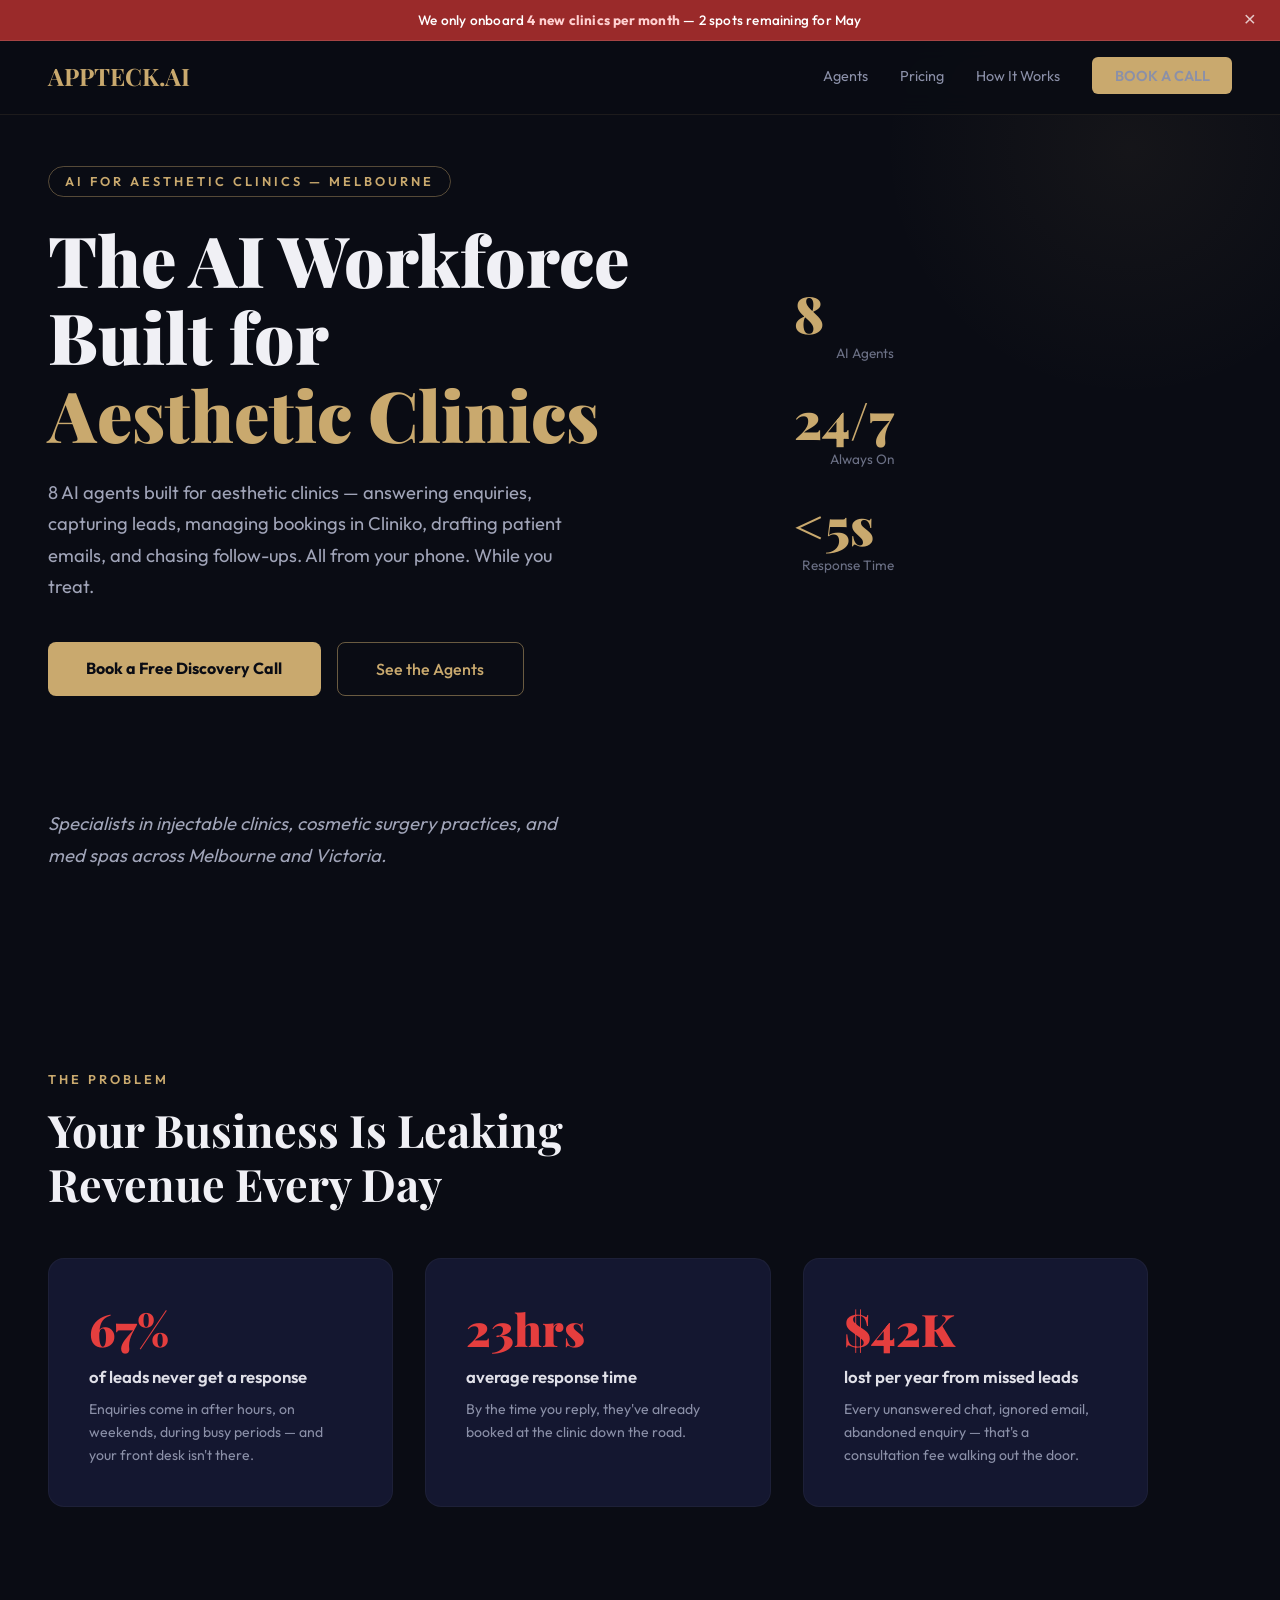
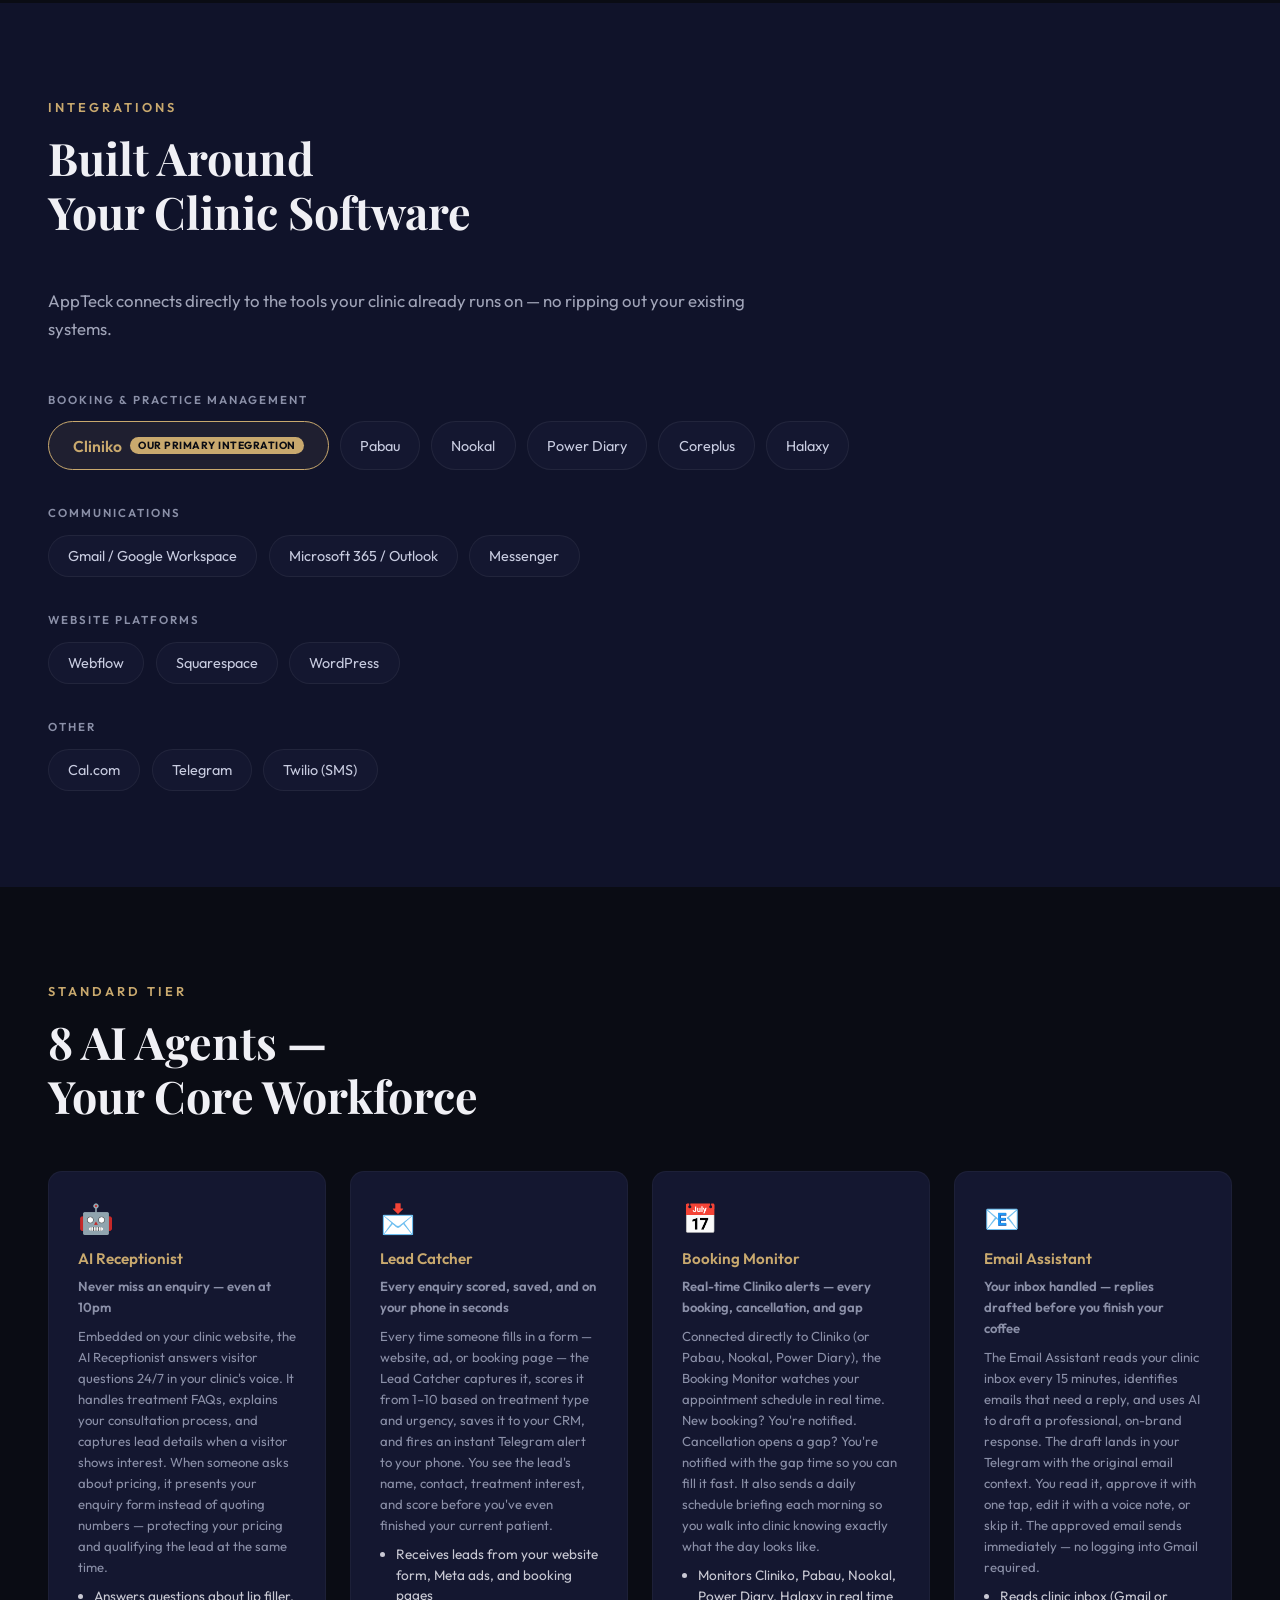
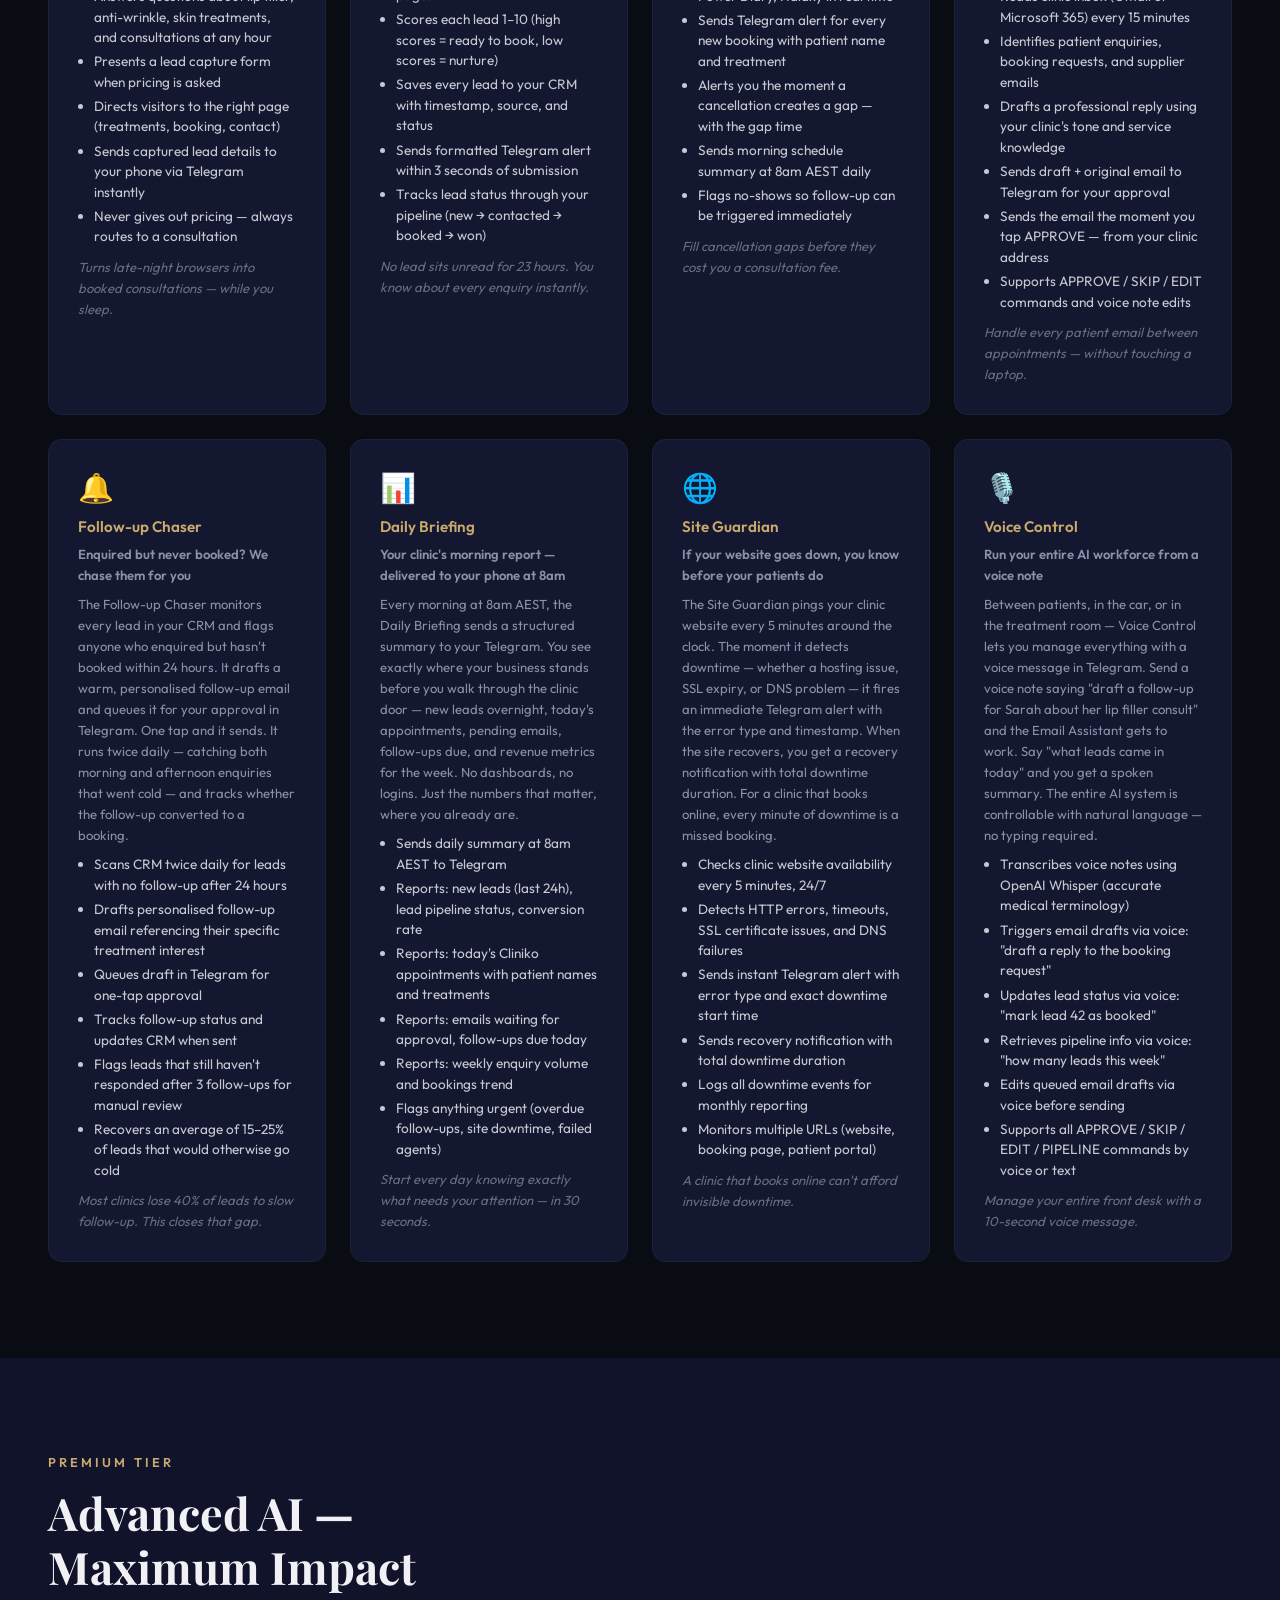
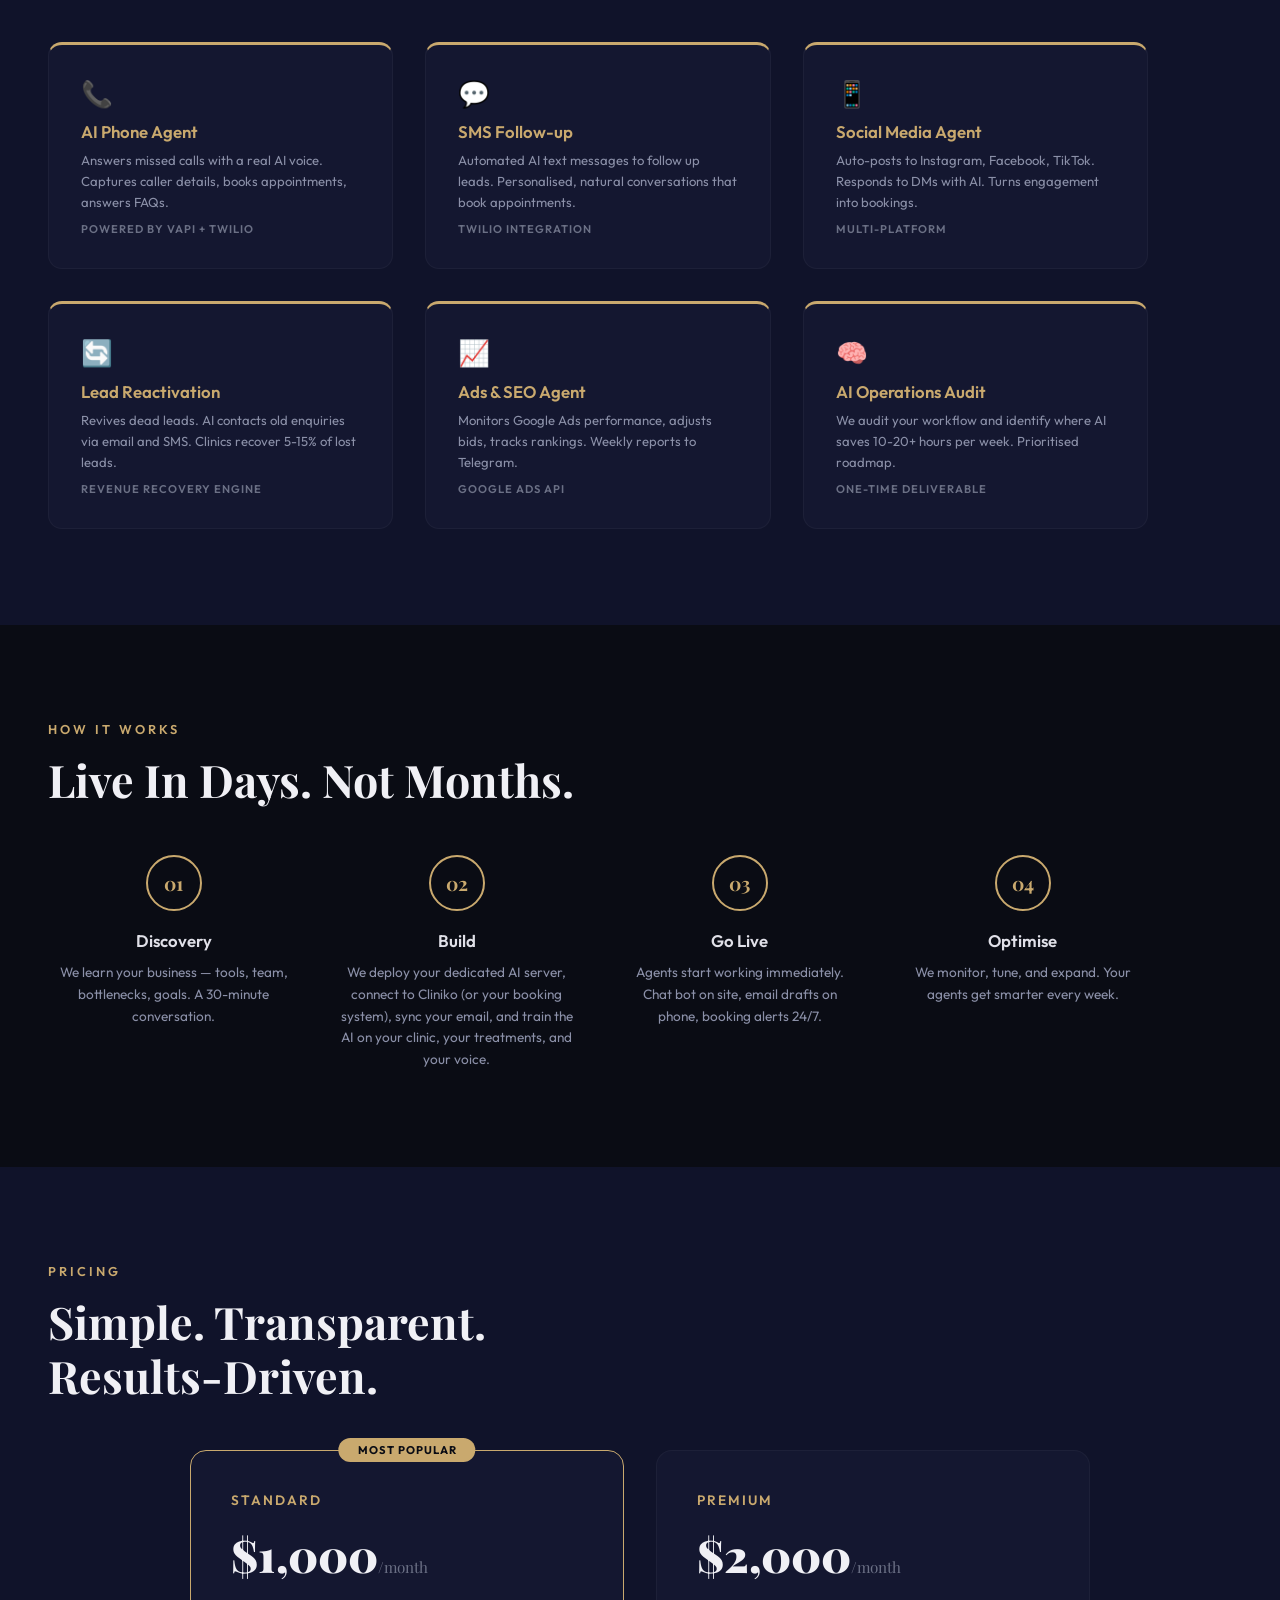
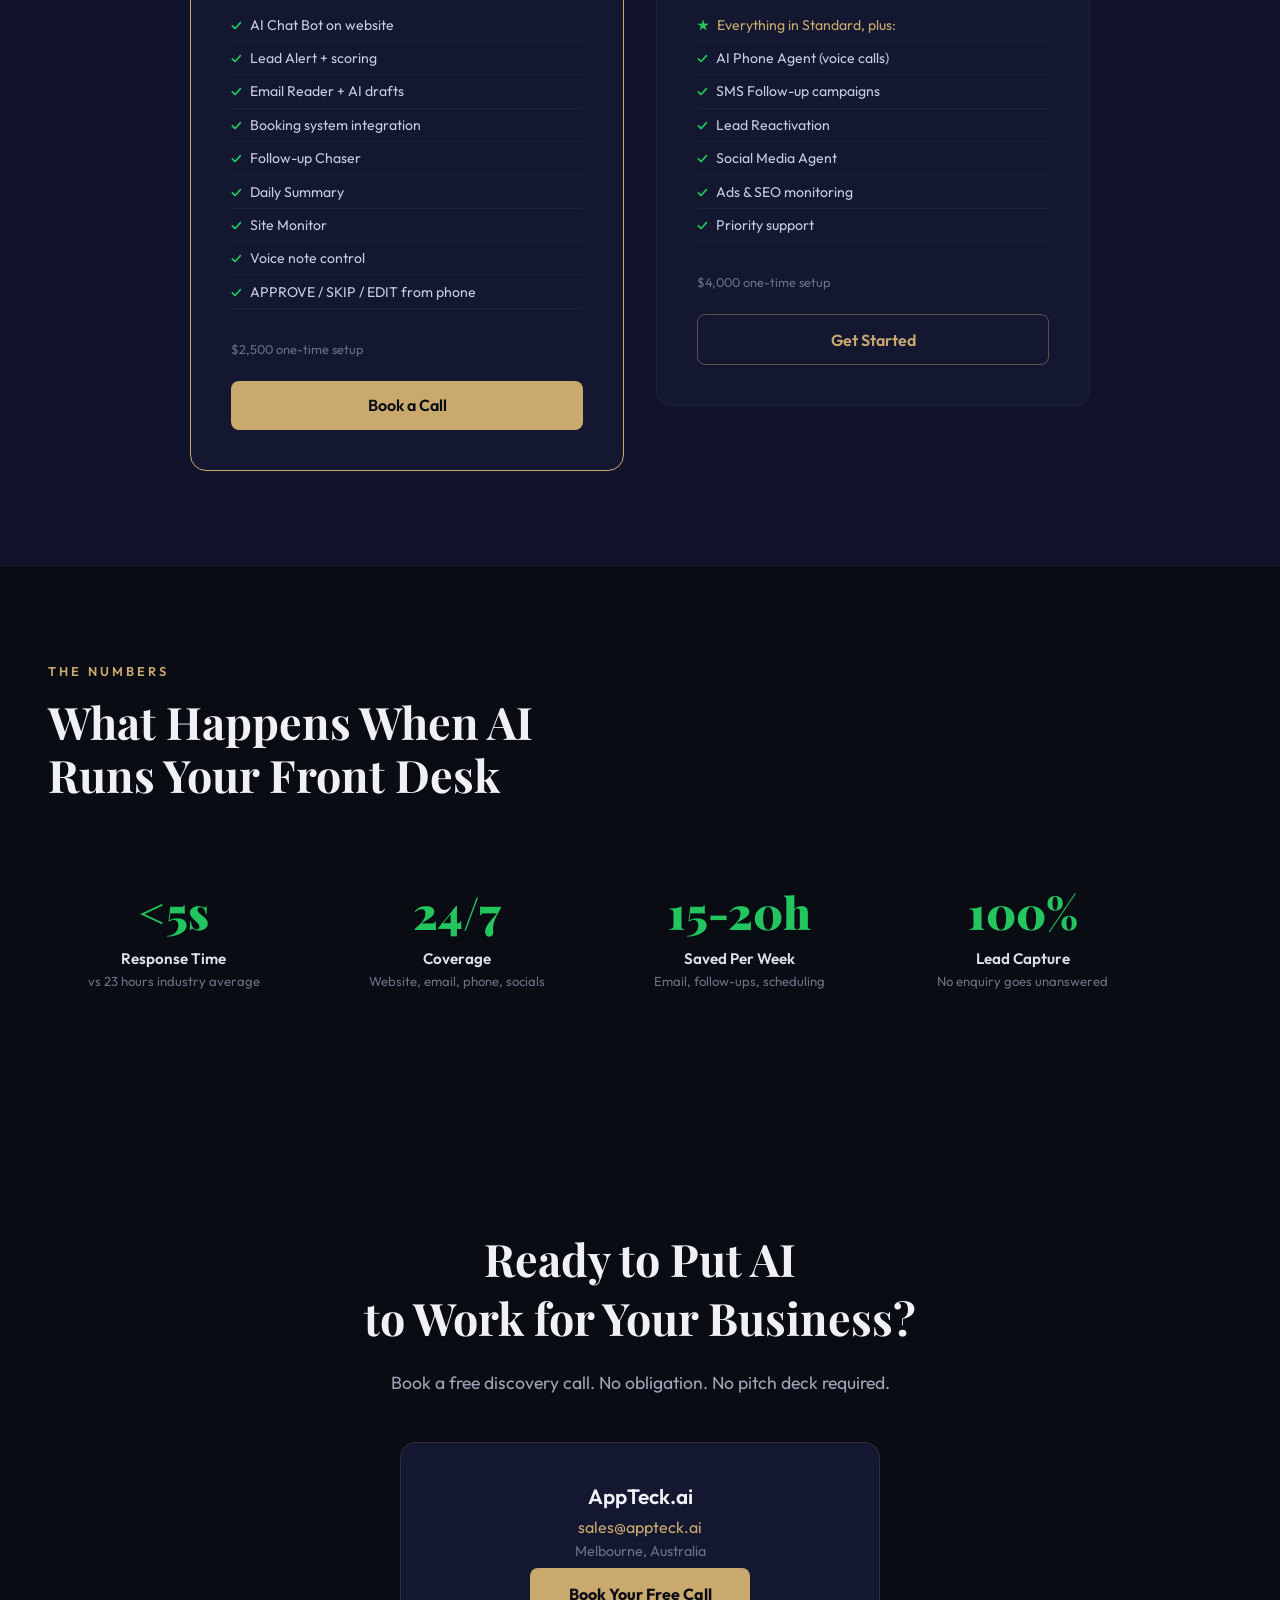
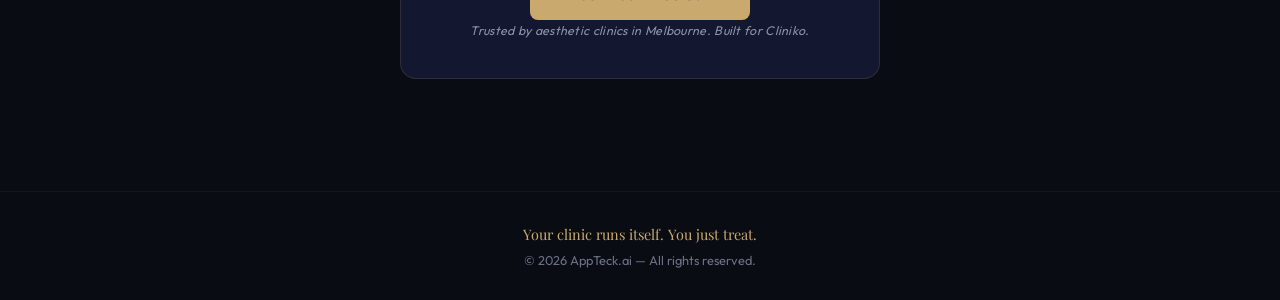
==== get-started/index.html @ cf484b5a "Pivot site to clinic-specialist focus across homepage and /get-started Rebrand from general SMB agen" ====
<!DOCTYPE html>
<html lang="en">
<head>
<meta charset="UTF-8">
<meta name="viewport" content="width=device-width, initial-scale=1.0">
<title>AppTeck.ai — AI Automation for Aesthetic Clinics | Cliniko Integration</title>
<meta name="description" content="AI agents built for injectable clinics and med aesthetic practices. Connects to Cliniko, Pabau, Nookal. Capture every lead, automate follow-ups, manage bookings — all from Telegram.">
<meta name="robots" content="noindex,follow">
<link href="https://fonts.googleapis.com/css2?family=Playfair+Display:wght@400;600;700;900&family=Outfit:wght@300;400;500;600;700&display=swap" rel="stylesheet">
<style>
:root{--gold:#c9a96e;--dark:#0a0c14;--dark2:#10132a;--card:#141730;--green:#22c55e;--red:#e53e3e}
*{margin:0;padding:0;box-sizing:border-box}
html,body{background:#0a0c14;color:#e8e8f0;font-family:'Outfit',sans-serif;overflow-x:hidden;scroll-behavior:smooth}

nav{position:fixed;top:var(--banner-h,0);left:0;right:0;z-index:100;padding:1.2rem 3rem;display:flex;justify-content:space-between;align-items:center;background:rgba(10,12,20,0.92);backdrop-filter:blur(12px);border-bottom:1px solid rgba(201,169,110,0.1);transition:top .2s}
.logo{font-family:'Playfair Display',serif;font-size:1.5rem;font-weight:700;color:var(--gold);text-decoration:none}
.nav-r{display:flex;gap:2rem;align-items:center}
.nav-r a{color:#8b90a8;text-decoration:none;font-size:.9rem}
.nav-r a:hover{color:var(--gold)}
.nav-btn{background:var(--gold);color:#0a0c14;padding:.6rem 1.4rem;border-radius:6px;font-weight:600;font-size:.85rem;text-decoration:none}

.hero{min-height:100vh;display:flex;align-items:center;padding:calc(8rem + var(--banner-h,0)) 3rem 4rem;background:#0a0c14;position:relative}
.hero-glow{position:absolute;width:500px;height:500px;border-radius:50%;background:radial-gradient(circle,rgba(201,169,110,0.06)0%,transparent 70%);top:-100px;right:-100px;pointer-events:none}
.hero-container{max-width:1200px;width:100%;margin:0 auto;display:flex;flex-wrap:wrap;align-items:center;justify-content:flex-start;gap:6rem;position:relative;z-index:1}
.hero-inner{max-width:650px;flex:0 1 650px}
.hero-tag{display:inline-block;color:var(--gold);font-size:.8rem;font-weight:600;letter-spacing:3px;text-transform:uppercase;margin-bottom:1.5rem;border:1px solid rgba(201,169,110,0.4);padding:.4rem 1rem;border-radius:20px;opacity:0;animation:fu .7s .2s forwards}
.hero h1{font-family:'Playfair Display',serif;font-size:clamp(2.8rem,5.5vw,4.5rem);font-weight:900;line-height:1.1;margin-bottom:1.5rem;color:#f0f0f5;opacity:0;animation:fu .7s .4s forwards}
.hero h1 em{color:var(--gold);font-style:normal}
.hero p{font-size:1.15rem;color:#a0a4b8;line-height:1.7;max-width:520px;margin-bottom:2.5rem;opacity:0;animation:fu .7s .6s forwards}
.hero-btns{display:flex;gap:1rem;flex-wrap:wrap;opacity:0;animation:fu .7s .8s forwards}
.btn-p{background:var(--gold);color:#0a0c14;padding:1rem 2.4rem;border-radius:8px;font-weight:700;font-size:1rem;text-decoration:none;transition:all .3s}
.btn-p:hover{background:#d4b87a;transform:translateY(-2px);box-shadow:0 8px 25px rgba(201,169,110,0.25)}
.btn-s{border:1px solid rgba(201,169,110,0.5);color:var(--gold);padding:1rem 2.4rem;border-radius:8px;font-weight:500;font-size:1rem;text-decoration:none;transition:all .3s}
.btn-s:hover{background:rgba(201,169,110,0.1)}
.hero-stats{display:flex;flex-direction:column;gap:2rem;flex:0 0 auto;opacity:0;animation:fu .7s 1s forwards}
.h-stat .n{font-family:'Playfair Display',serif;font-size:3.2rem;font-weight:900;color:var(--gold);line-height:1}
.h-stat .l{font-size:.85rem;color:#6b7085;margin-top:.3rem;text-align:right}

.sec{padding:6rem 3rem}
.sec-dark{background:#0a0c14}
.sec-alt{background:var(--dark2)}
.stag{color:var(--gold);font-size:.8rem;font-weight:600;letter-spacing:3px;text-transform:uppercase;margin-bottom:1rem}
.stitle{font-family:'Playfair Display',serif;font-size:clamp(1.8rem,3.5vw,2.8rem);font-weight:700;margin-bottom:3rem;line-height:1.2;color:#f0f0f5}

.prob-grid{display:grid;grid-template-columns:repeat(3,1fr);gap:2rem;max-width:1100px}
.prob-card{background:var(--card);border-radius:16px;padding:2.5rem;border:1px solid rgba(255,255,255,.04);transition:all .3s}
.prob-card:hover{transform:translateY(-4px);border-color:rgba(201,169,110,.15)}
.prob-card .s{font-family:'Playfair Display',serif;font-size:2.8rem;font-weight:900;color:var(--red);margin-bottom:.5rem}
.prob-card h3{font-size:1.05rem;font-weight:600;color:#e0e0e8;margin-bottom:.7rem}
.prob-card p{font-size:.88rem;color:#8b90a8;line-height:1.6}

.ag-grid{display:grid;grid-template-columns:repeat(4,1fr);gap:1.5rem;max-width:1200px}
.ag-card{background:var(--card);border-radius:14px;padding:1.8rem;border:1px solid rgba(255,255,255,.04);transition:all .3s;position:relative;overflow:hidden}
.ag-card::after{content:'';position:absolute;top:0;left:0;right:0;height:3px;background:var(--gold);opacity:0;transition:opacity .3s}
.ag-card:hover{transform:translateY(-4px);border-color:rgba(201,169,110,.15)}
.ag-card:hover::after{opacity:1}
.ag-card .ic{font-size:1.8rem;margin-bottom:.8rem;display:block}
.ag-card h3{font-size:.95rem;font-weight:600;color:var(--gold);margin-bottom:.5rem}
.ag-card p{font-size:.82rem;color:#8b90a8;line-height:1.6}

.pm-grid{display:grid;grid-template-columns:repeat(3,1fr);gap:2rem;max-width:1100px}
.pm-card{background:var(--card);border-radius:14px;padding:2rem;border-top:3px solid var(--gold);border-left:1px solid rgba(255,255,255,.04);border-right:1px solid rgba(255,255,255,.04);border-bottom:1px solid rgba(255,255,255,.04);transition:transform .3s}
.pm-card:hover{transform:translateY(-4px)}
.pm-card .ic{font-size:1.6rem;margin-bottom:.7rem}
.pm-card h3{font-size:1.05rem;font-weight:600;color:var(--gold);margin-bottom:.5rem}
.pm-card p{font-size:.82rem;color:#8b90a8;line-height:1.6;margin-bottom:.6rem}
.pm-card .t{font-size:.7rem;color:#6b7085;font-weight:600;letter-spacing:1px;text-transform:uppercase}

.steps{display:grid;grid-template-columns:repeat(4,1fr);gap:2rem;max-width:1100px}
.step{text-align:center}
.step-n{width:56px;height:56px;border-radius:50%;border:2px solid var(--gold);display:flex;align-items:center;justify-content:center;margin:0 auto 1.2rem;font-family:'Playfair Display',serif;font-size:1.2rem;font-weight:700;color:var(--gold)}
.step h3{font-size:1.05rem;font-weight:600;color:#e0e0e8;margin-bottom:.7rem}
.step p{font-size:.85rem;color:#8b90a8;line-height:1.6;padding:0 .5rem}

.pr-grid{display:grid;grid-template-columns:repeat(2,1fr);gap:2rem;max-width:900px;margin:0 auto;align-items:start}
.pr-card{background:var(--card);border-radius:16px;padding:2.5rem;border:1px solid rgba(255,255,255,.04);transition:transform .3s;position:relative}
.pr-card.ft{border-color:var(--gold);transform:scale(1.02)}
.pr-card.ft::before{content:'MOST POPULAR';position:absolute;top:-13px;left:50%;transform:translateX(-50%);background:var(--gold);color:#0a0c14;padding:.3rem 1.2rem;border-radius:20px;font-size:.7rem;font-weight:700;letter-spacing:1px}
.pr-card:hover{transform:translateY(-4px)}
.pr-card.ft:hover{transform:scale(1.02) translateY(-4px)}
.pr-tier{font-size:.85rem;font-weight:600;color:var(--gold);letter-spacing:2px;text-transform:uppercase;margin-bottom:1rem}
.pr-amt{font-family:'Playfair Display',serif;font-size:2.8rem;font-weight:900;color:#f0f0f5;margin-bottom:.3rem}
.pr-amt span{font-size:.95rem;font-weight:400;color:#6b7085}
.pr-feat{list-style:none;margin:1.5rem 0 2rem}
.pr-feat li{padding:.45rem 0;font-size:.88rem;color:#c8cce0;border-bottom:1px solid rgba(255,255,255,.04);display:flex;align-items:center;gap:.5rem}
.pr-feat li::before{content:'✓';color:var(--green);font-weight:700;font-size:.8rem}
.pr-feat li.hl{color:var(--gold)}
.pr-feat li.hl::before{content:'★'}
.pr-setup{font-size:.8rem;color:#6b7085;margin-bottom:1.5rem}
.pr-cta{display:block;text-align:center;padding:.9rem;border-radius:8px;font-weight:600;text-decoration:none;transition:all .3s}
.pr-cta.p{background:var(--gold);color:#0a0c14}
.pr-cta.p:hover{background:#d4b87a}
.pr-cta.o{border:1px solid rgba(201,169,110,.4);color:var(--gold)}
.pr-cta.o:hover{background:rgba(201,169,110,.1)}

.res-grid{display:grid;grid-template-columns:repeat(4,1fr);gap:2rem;max-width:1100px}
.res-card{text-align:center;padding:2rem}
.res-card .n{font-family:'Playfair Display',serif;font-size:2.8rem;font-weight:900;color:var(--green);margin-bottom:.5rem}
.res-card h3{font-size:.95rem;font-weight:600;color:#e0e0e8;margin-bottom:.3rem}
.res-card p{font-size:.82rem;color:#6b7085}

.intro-line{font-size:1.05rem;color:#a0a4b8;line-height:1.7;max-width:720px;margin-bottom:3rem}
.int-wrap{max-width:1100px;display:flex;flex-direction:column;gap:2.2rem}
.int-group{display:flex;flex-direction:column;gap:.9rem}
.int-label{font-size:.72rem;color:#8b90a8;font-weight:600;letter-spacing:2px;text-transform:uppercase}
.int-pills{display:flex;flex-wrap:wrap;gap:.7rem}
.int-pill{display:inline-flex;align-items:center;gap:.5rem;background:var(--card);border:1px solid rgba(255,255,255,.06);border-radius:999px;padding:.7rem 1.2rem;font-size:.9rem;color:#c8cce0;transition:all .3s}
.int-pill:hover{transform:translateY(-2px);border-color:rgba(201,169,110,.25)}
.int-pill.hl{background:rgba(201,169,110,.08);border-color:var(--gold);color:var(--gold);font-weight:600}
.int-pill .badge{font-size:.65rem;background:var(--gold);color:#0a0c14;padding:.15rem .5rem;border-radius:999px;font-weight:700;letter-spacing:.5px;text-transform:uppercase}
.cta-sec{padding:7rem 3rem;text-align:center;background:#0a0c14}
.cta-sec h2{font-family:'Playfair Display',serif;font-size:clamp(1.8rem,3.5vw,3rem);font-weight:700;color:#f0f0f5;margin-bottom:1.5rem}
.cta-sec>p{font-size:1.1rem;color:#a0a4b8;margin-bottom:3rem}
.cta-box{max-width:480px;margin:0 auto;background:var(--card);border-radius:16px;padding:2.5rem;border:1px solid rgba(201,169,110,.15)}
.cta-box h3{font-size:1.3rem;font-weight:600;color:#f0f0f5;margin-bottom:.5rem}
.cta-box .em{color:var(--gold);font-size:1rem;margin-bottom:.3rem}
.cta-box .loc{color:#6b7085;font-size:.9rem;margin-bottom:1.5rem}

footer{padding:2rem 3rem;text-align:center;font-size:.8rem;color:#6b7085;border-top:1px solid rgba(255,255,255,.04);background:#0a0c14}
footer .ft{font-family:'Playfair Display',serif;color:var(--gold);font-size:.9rem;margin-bottom:.5rem}

.urg-banner{position:fixed;top:0;left:0;right:0;z-index:101;background:#9a2a2a;color:#fff;text-align:center;padding:.7rem 3rem;font-size:.85rem;font-weight:500;border-bottom:1px solid rgba(255,255,255,.12);letter-spacing:.2px}
.urg-banner strong{color:#ffd1d1;font-weight:700}
.urg-banner .urg-x{position:absolute;right:1rem;top:50%;transform:translateY(-50%);background:transparent;border:0;color:#fff;cursor:pointer;font-size:1.3rem;opacity:.75;padding:.2rem .5rem;line-height:1}
.urg-banner .urg-x:hover{opacity:1}
.urg-banner.hide{display:none}
body{--banner-h:38px}
body.banner-dismissed{--banner-h:0px}
.hero-tagline{flex-basis:100%;color:#7b8095;font-size:.9rem;font-style:italic;margin-top:1rem;text-align:left;opacity:0;animation:fu .7s 1.2s forwards}
.trust-line{margin-top:1.2rem;font-size:.78rem;color:#8b90a8;font-style:italic;letter-spacing:.3px}
.int-pill.hl{padding:.85rem 1.5rem;font-size:.98rem}
.agent-headline{font-weight:600;color:#f0f0f5;font-size:.9rem;margin-bottom:.5rem;line-height:1.4}
.agent-tasks{font-size:.85em;opacity:.85;margin-top:8px;padding-left:16px}
.agent-tasks li{margin-bottom:.25rem;line-height:1.5}
.agent-impact{font-style:italic;opacity:.7;margin-top:10px;font-size:.9em}
@keyframes fu{from{opacity:0;transform:translateY(25px)}to{opacity:1;transform:translateY(0)}}
.rv{opacity:0;transform:translateY(25px);transition:all .7s ease}
.rv.vis{opacity:1;transform:translateY(0)}

@media(max-width:1024px){.hero-container{flex-direction:column;align-items:flex-start;gap:3rem}.hero-stats{flex-direction:row;gap:2.5rem;align-self:stretch;justify-content:flex-start;flex-wrap:wrap}.h-stat .l{text-align:left}.ag-grid,.pm-grid{grid-template-columns:repeat(2,1fr)}.steps{grid-template-columns:repeat(2,1fr)}.int-wrap{max-width:100%}}
@media(max-width:768px){nav{padding:1rem 1.5rem}.nav-r a:not(.nav-btn){display:none}.hero,.sec,.cta-sec{padding:5rem 1.5rem}.prob-grid,.pr-grid,.res-grid,.ag-grid,.pm-grid,.steps{grid-template-columns:1fr}.pr-card.ft{transform:none}.hero-btns{flex-direction:column}.hero-stats{gap:1.5rem}.h-stat .n{font-size:2.4rem}}
</style>

<!-- Meta Pixel Code -->
<script>
!function(f,b,e,v,n,t,s)
{if(f.fbq)return;n=f.fbq=function(){n.callMethod?
n.callMethod.apply(n,arguments):n.queue.push(arguments)};
if(!f._fbq)f._fbq=n;n.push=n;n.loaded=!0;n.version='2.0';
n.queue=[];t=b.createElement(e);t.async=!0;
t.src=v;s=b.getElementsByTagName(e)[0];
s.parentNode.insertBefore(t,s)}(window, document,'script',
'https://connect.facebook.net/en_US/fbevents.js');
fbq('init', '1542503004328699');
fbq('track', 'PageView');
</script>
<noscript><img height="1" width="1" style="display:none"
src="https://www.facebook.com/tr?id=1542503004328699&ev=PageView&noscript=1"
/></noscript>
<!-- End Meta Pixel Code -->
</head>
<body>

<div class="urg-banner" id="urgBanner" role="status">
  <span>We only onboard <strong>4 new clinics per month</strong> — 2 spots remaining for May</span>
  <button class="urg-x" type="button" aria-label="Dismiss" onclick="document.getElementById('urgBanner').classList.add('hide');document.body.classList.add('banner-dismissed');">×</button>
</div>

<nav>
  <a href="/" class="logo">APPTECK.AI</a>
  <div class="nav-r">
    <a href="#agents">Agents</a>
    <a href="#pricing">Pricing</a>
    <a href="#how">How It Works</a>
    <a href="#book" class="nav-btn">BOOK A CALL</a>
  </div>
</nav>

<section class="hero">
  <div class="hero-glow"></div>
  <div class="hero-container">
    <div class="hero-inner">
      <div class="hero-tag">AI for Aesthetic Clinics — Melbourne</div>
      <h1>The AI Workforce<br>Built for<br><em>Aesthetic Clinics</em></h1>
      <p>8 AI agents built for aesthetic clinics — answering enquiries, capturing leads, managing bookings in Cliniko, drafting patient emails, and chasing follow-ups. All from your phone. While you treat.</p>
      <div class="hero-btns">
        <a href="#book" class="btn-p">Book a Free Discovery Call</a>
        <a href="#agents" class="btn-s">See the Agents</a>
      </div>
    </div>
    <div class="hero-stats">
      <div class="h-stat"><div class="n">8</div><div class="l">AI Agents</div></div>
      <div class="h-stat"><div class="n">24/7</div><div class="l">Always On</div></div>
      <div class="h-stat"><div class="n">&lt;5s</div><div class="l">Response Time</div></div>
    </div>
    <p class="hero-tagline">Specialists in injectable clinics, cosmetic surgery practices, and med spas across Melbourne and Victoria.</p>
  </div>
</section>

<section class="sec sec-dark">
  <div class="stag rv">The Problem</div>
  <h2 class="stitle rv">Your Business Is Leaking<br>Revenue Every Day</h2>
  <div class="prob-grid">
    <div class="prob-card rv"><div class="s">67%</div><h3>of leads never get a response</h3><p>Enquiries come in after hours, on weekends, during busy periods — and your front desk isn't there.</p></div>
    <div class="prob-card rv"><div class="s">23hrs</div><h3>average response time</h3><p>By the time you reply, they've already booked at the clinic down the road.</p></div>
    <div class="prob-card rv"><div class="s">$42K</div><h3>lost per year from missed leads</h3><p>Every unanswered chat, ignored email, abandoned enquiry — that's a consultation fee walking out the door.</p></div>
  </div>
</section>

<section class="sec sec-alt" id="integrations">
  <div class="stag rv">Integrations</div>
  <h2 class="stitle rv">Built Around<br>Your Clinic Software</h2>
  <p class="intro-line rv">AppTeck connects directly to the tools your clinic already runs on — no ripping out your existing systems.</p>
  <div class="int-wrap">
    <div class="int-group rv">
      <div class="int-label">Booking &amp; Practice Management</div>
      <div class="int-pills">
        <span class="int-pill hl">Cliniko<span class="badge">Our Primary Integration</span></span>
        <span class="int-pill">Pabau</span>
        <span class="int-pill">Nookal</span>
        <span class="int-pill">Power Diary</span>
        <span class="int-pill">Coreplus</span>
        <span class="int-pill">Halaxy</span>
      </div>
    </div>
    <div class="int-group rv">
      <div class="int-label">Communications</div>
      <div class="int-pills">
        <span class="int-pill">Gmail / Google Workspace</span>
        <span class="int-pill">Microsoft 365 / Outlook</span>
        <span class="int-pill">Messenger</span>
      </div>
    </div>
    <div class="int-group rv">
      <div class="int-label">Website Platforms</div>
      <div class="int-pills">
        <span class="int-pill">Webflow</span>
        <span class="int-pill">Squarespace</span>
        <span class="int-pill">WordPress</span>
      </div>
    </div>
    <div class="int-group rv">
      <div class="int-label">Other</div>
      <div class="int-pills">
        <span class="int-pill">Cal.com</span>
        <span class="int-pill">Telegram</span>
        <span class="int-pill">Twilio (SMS)</span>
      </div>
    </div>
  </div>
</section>

<section class="sec sec-dark" id="agents">
  <div class="stag rv">Standard Tier</div>
  <h2 class="stitle rv">8 AI Agents —<br>Your Core Workforce</h2>
  <div class="ag-grid">

    <div class="ag-card rv">
      <span class="ic">🤖</span>
      <h3>AI Receptionist</h3>
      <p class="agent-headline">Never miss an enquiry — even at 10pm</p>
      <p>Embedded on your clinic website, the AI Receptionist answers visitor questions 24/7 in your clinic's voice. It handles treatment FAQs, explains your consultation process, and captures lead details when a visitor shows interest. When someone asks about pricing, it presents your enquiry form instead of quoting numbers — protecting your pricing and qualifying the lead at the same time.</p>
      <ul class="agent-tasks">
        <li>Answers questions about lip filler, anti-wrinkle, skin treatments, and consultations at any hour</li>
        <li>Presents a lead capture form when pricing is asked</li>
        <li>Directs visitors to the right page (treatments, booking, contact)</li>
        <li>Sends captured lead details to your phone via Telegram instantly</li>
        <li>Never gives out pricing — always routes to a consultation</li>
      </ul>
      <p class="agent-impact">Turns late-night browsers into booked consultations — while you sleep.</p>
    </div>

    <div class="ag-card rv">
      <span class="ic">📩</span>
      <h3>Lead Catcher</h3>
      <p class="agent-headline">Every enquiry scored, saved, and on your phone in seconds</p>
      <p>Every time someone fills in a form — website, ad, or booking page — the Lead Catcher captures it, scores it from 1–10 based on treatment type and urgency, saves it to your CRM, and fires an instant Telegram alert to your phone. You see the lead's name, contact, treatment interest, and score before you've even finished your current patient.</p>
      <ul class="agent-tasks">
        <li>Receives leads from your website form, Meta ads, and booking pages</li>
        <li>Scores each lead 1–10 (high scores = ready to book, low scores = nurture)</li>
        <li>Saves every lead to your CRM with timestamp, source, and status</li>
        <li>Sends formatted Telegram alert within 3 seconds of submission</li>
        <li>Tracks lead status through your pipeline (new → contacted → booked → won)</li>
      </ul>
      <p class="agent-impact">No lead sits unread for 23 hours. You know about every enquiry instantly.</p>
    </div>

    <div class="ag-card rv">
      <span class="ic">📅</span>
      <h3>Booking Monitor</h3>
      <p class="agent-headline">Real-time Cliniko alerts — every booking, cancellation, and gap</p>
      <p>Connected directly to Cliniko (or Pabau, Nookal, Power Diary), the Booking Monitor watches your appointment schedule in real time. New booking? You're notified. Cancellation opens a gap? You're notified with the gap time so you can fill it fast. It also sends a daily schedule briefing each morning so you walk into clinic knowing exactly what the day looks like.</p>
      <ul class="agent-tasks">
        <li>Monitors Cliniko, Pabau, Nookal, Power Diary, Halaxy in real time</li>
        <li>Sends Telegram alert for every new booking with patient name and treatment</li>
        <li>Alerts you the moment a cancellation creates a gap — with the gap time</li>
        <li>Sends morning schedule summary at 8am AEST daily</li>
        <li>Flags no-shows so follow-up can be triggered immediately</li>
      </ul>
      <p class="agent-impact">Fill cancellation gaps before they cost you a consultation fee.</p>
    </div>

    <div class="ag-card rv">
      <span class="ic">📧</span>
      <h3>Email Assistant</h3>
      <p class="agent-headline">Your inbox handled — replies drafted before you finish your coffee</p>
      <p>The Email Assistant reads your clinic inbox every 15 minutes, identifies emails that need a reply, and uses AI to draft a professional, on-brand response. The draft lands in your Telegram with the original email context. You read it, approve it with one tap, edit it with a voice note, or skip it. The approved email sends immediately — no logging into Gmail required.</p>
      <ul class="agent-tasks">
        <li>Reads clinic inbox (Gmail or Microsoft 365) every 15 minutes</li>
        <li>Identifies patient enquiries, booking requests, and supplier emails</li>
        <li>Drafts a professional reply using your clinic's tone and service knowledge</li>
        <li>Sends draft + original email to Telegram for your approval</li>
        <li>Sends the email the moment you tap APPROVE — from your clinic address</li>
        <li>Supports APPROVE / SKIP / EDIT commands and voice note edits</li>
      </ul>
      <p class="agent-impact">Handle every patient email between appointments — without touching a laptop.</p>
    </div>

    <div class="ag-card rv">
      <span class="ic">🔔</span>
      <h3>Follow-up Chaser</h3>
      <p class="agent-headline">Enquired but never booked? We chase them for you</p>
      <p>The Follow-up Chaser monitors every lead in your CRM and flags anyone who enquired but hasn't booked within 24 hours. It drafts a warm, personalised follow-up email and queues it for your approval in Telegram. One tap and it sends. It runs twice daily — catching both morning and afternoon enquiries that went cold — and tracks whether the follow-up converted to a booking.</p>
      <ul class="agent-tasks">
        <li>Scans CRM twice daily for leads with no follow-up after 24 hours</li>
        <li>Drafts personalised follow-up email referencing their specific treatment interest</li>
        <li>Queues draft in Telegram for one-tap approval</li>
        <li>Tracks follow-up status and updates CRM when sent</li>
        <li>Flags leads that still haven't responded after 3 follow-ups for manual review</li>
        <li>Recovers an average of 15–25% of leads that would otherwise go cold</li>
      </ul>
      <p class="agent-impact">Most clinics lose 40% of leads to slow follow-up. This closes that gap.</p>
    </div>

    <div class="ag-card rv">
      <span class="ic">📊</span>
      <h3>Daily Briefing</h3>
      <p class="agent-headline">Your clinic's morning report — delivered to your phone at 8am</p>
      <p>Every morning at 8am AEST, the Daily Briefing sends a structured summary to your Telegram. You see exactly where your business stands before you walk through the clinic door — new leads overnight, today's appointments, pending emails, follow-ups due, and revenue metrics for the week. No dashboards, no logins. Just the numbers that matter, where you already are.</p>
      <ul class="agent-tasks">
        <li>Sends daily summary at 8am AEST to Telegram</li>
        <li>Reports: new leads (last 24h), lead pipeline status, conversion rate</li>
        <li>Reports: today's Cliniko appointments with patient names and treatments</li>
        <li>Reports: emails waiting for approval, follow-ups due today</li>
        <li>Reports: weekly enquiry volume and bookings trend</li>
        <li>Flags anything urgent (overdue follow-ups, site downtime, failed agents)</li>
      </ul>
      <p class="agent-impact">Start every day knowing exactly what needs your attention — in 30 seconds.</p>
    </div>

    <div class="ag-card rv">
      <span class="ic">🌐</span>
      <h3>Site Guardian</h3>
      <p class="agent-headline">If your website goes down, you know before your patients do</p>
      <p>The Site Guardian pings your clinic website every 5 minutes around the clock. The moment it detects downtime — whether a hosting issue, SSL expiry, or DNS problem — it fires an immediate Telegram alert with the error type and timestamp. When the site recovers, you get a recovery notification with total downtime duration. For a clinic that books online, every minute of downtime is a missed booking.</p>
      <ul class="agent-tasks">
        <li>Checks clinic website availability every 5 minutes, 24/7</li>
        <li>Detects HTTP errors, timeouts, SSL certificate issues, and DNS failures</li>
        <li>Sends instant Telegram alert with error type and exact downtime start time</li>
        <li>Sends recovery notification with total downtime duration</li>
        <li>Logs all downtime events for monthly reporting</li>
        <li>Monitors multiple URLs (website, booking page, patient portal)</li>
      </ul>
      <p class="agent-impact">A clinic that books online can't afford invisible downtime.</p>
    </div>

    <div class="ag-card rv">
      <span class="ic">🎙️</span>
      <h3>Voice Control</h3>
      <p class="agent-headline">Run your entire AI workforce from a voice note</p>
      <p>Between patients, in the car, or in the treatment room — Voice Control lets you manage everything with a voice message in Telegram. Send a voice note saying "draft a follow-up for Sarah about her lip filler consult" and the Email Assistant gets to work. Say "what leads came in today" and you get a spoken summary. The entire AI system is controllable with natural language — no typing required.</p>
      <ul class="agent-tasks">
        <li>Transcribes voice notes using OpenAI Whisper (accurate medical terminology)</li>
        <li>Triggers email drafts via voice: "draft a reply to the booking request"</li>
        <li>Updates lead status via voice: "mark lead 42 as booked"</li>
        <li>Retrieves pipeline info via voice: "how many leads this week"</li>
        <li>Edits queued email drafts via voice before sending</li>
        <li>Supports all APPROVE / SKIP / EDIT / PIPELINE commands by voice or text</li>
      </ul>
      <p class="agent-impact">Manage your entire front desk with a 10-second voice message.</p>
    </div>

  </div>
</section>

<section class="sec sec-alt">
  <div class="stag rv">Premium Tier</div>
  <h2 class="stitle rv">Advanced AI —<br>Maximum Impact</h2>
  <div class="pm-grid">
    <div class="pm-card rv"><div class="ic">📞</div><h3>AI Phone Agent</h3><p>Answers missed calls with a real AI voice. Captures caller details, books appointments, answers FAQs.</p><div class="t">Powered by Vapi + Twilio</div></div>
    <div class="pm-card rv"><div class="ic">💬</div><h3>SMS Follow-up</h3><p>Automated AI text messages to follow up leads. Personalised, natural conversations that book appointments.</p><div class="t">Twilio Integration</div></div>
    <div class="pm-card rv"><div class="ic">📱</div><h3>Social Media Agent</h3><p>Auto-posts to Instagram, Facebook, TikTok. Responds to DMs with AI. Turns engagement into bookings.</p><div class="t">Multi-Platform</div></div>
    <div class="pm-card rv"><div class="ic">🔄</div><h3>Lead Reactivation</h3><p>Revives dead leads. AI contacts old enquiries via email and SMS. Clinics recover 5-15% of lost leads.</p><div class="t">Revenue Recovery Engine</div></div>
    <div class="pm-card rv"><div class="ic">📈</div><h3>Ads & SEO Agent</h3><p>Monitors Google Ads performance, adjusts bids, tracks rankings. Weekly reports to Telegram.</p><div class="t">Google Ads API</div></div>
    <div class="pm-card rv"><div class="ic">🧠</div><h3>AI Operations Audit</h3><p>We audit your workflow and identify where AI saves 10-20+ hours per week. Prioritised roadmap.</p><div class="t">One-Time Deliverable</div></div>
  </div>
</section>

<section class="sec sec-dark" id="how">
  <div class="stag rv">How It Works</div>
  <h2 class="stitle rv">Live In Days. Not Months.</h2>
  <div class="steps">
    <div class="step rv"><div class="step-n">01</div><h3>Discovery</h3><p>We learn your business — tools, team, bottlenecks, goals. A 30-minute conversation.</p></div>
    <div class="step rv"><div class="step-n">02</div><h3>Build</h3><p>We deploy your dedicated AI server, connect to Cliniko (or your booking system), sync your email, and train the AI on your clinic, your treatments, and your voice.</p></div>
    <div class="step rv"><div class="step-n">03</div><h3>Go Live</h3><p>Agents start working immediately. Chat bot on site, email drafts on phone, booking alerts 24/7.</p></div>
    <div class="step rv"><div class="step-n">04</div><h3>Optimise</h3><p>We monitor, tune, and expand. Your agents get smarter every week.</p></div>
  </div>
</section>

<section class="sec sec-alt" id="pricing">
  <div class="stag rv">Pricing</div>
  <h2 class="stitle rv">Simple. Transparent.<br>Results-Driven.</h2>
  <div class="pr-grid">
    <div class="pr-card ft rv">
      <div class="pr-tier">Standard</div>
      <div class="pr-amt">$1,000<span>/month</span></div>
      <ul class="pr-feat">
        <li>AI Chat Bot on website</li>
        <li>Lead Alert + scoring</li>
        <li>Email Reader + AI drafts</li>
        <li>Booking system integration</li>
        <li>Follow-up Chaser</li>
        <li>Daily Summary</li>
        <li>Site Monitor</li>
        <li>Voice note control</li>
        <li>APPROVE / SKIP / EDIT from phone</li>
      </ul>
      <div class="pr-setup">$2,500 one-time setup</div>
      <a href="#book" class="pr-cta p">Book a Call</a>
    </div>
    <div class="pr-card rv">
      <div class="pr-tier">Premium</div>
      <div class="pr-amt">$2,000<span>/month</span></div>
      <ul class="pr-feat">
        <li class="hl">Everything in Standard, plus:</li>
        <li>AI Phone Agent (voice calls)</li>
        <li>SMS Follow-up campaigns</li>
        <li>Lead Reactivation</li>
        <li>Social Media Agent</li>
        <li>Ads & SEO monitoring</li>
        <li>Priority support</li>
      </ul>
      <div class="pr-setup">$4,000 one-time setup</div>
      <a href="#book" class="pr-cta o">Get Started</a>
    </div>
  </div>
</section>

<section class="sec sec-dark">
  <div class="stag rv">The Numbers</div>
  <h2 class="stitle rv">What Happens When AI<br>Runs Your Front Desk</h2>
  <div class="res-grid">
    <div class="res-card rv"><div class="n">&lt;5s</div><h3>Response Time</h3><p>vs 23 hours industry average</p></div>
    <div class="res-card rv"><div class="n">24/7</div><h3>Coverage</h3><p>Website, email, phone, socials</p></div>
    <div class="res-card rv"><div class="n">15-20h</div><h3>Saved Per Week</h3><p>Email, follow-ups, scheduling</p></div>
    <div class="res-card rv"><div class="n">100%</div><h3>Lead Capture</h3><p>No enquiry goes unanswered</p></div>
  </div>
</section>

<section class="cta-sec" id="book">
  <h2 class="rv">Ready to Put AI<br>to Work for Your Business?</h2>
  <p class="rv">Book a free discovery call. No obligation. No pitch deck required.</p>
  <div class="cta-box rv">
    <h3>AppTeck.ai</h3>
    <div class="em">sales@appteck.ai</div>
    <div class="loc">Melbourne, Australia</div>
    <a href="https://cal.com/appteck" target="_blank" class="btn-p" onclick="fbq('track', 'Lead')">Book Your Free Call</a>
    <div class="trust-line">Trusted by aesthetic clinics in Melbourne. Built for Cliniko.</div>
  </div>
</section>

<footer>
  <div class="ft">Your clinic runs itself. You just treat.</div>
  <p>&copy; 2026 AppTeck.ai — All rights reserved.</p>
</footer>

<script>
const obs=new IntersectionObserver(e=>{e.forEach((el,i)=>{if(el.isIntersecting){setTimeout(()=>el.target.classList.add('vis'),i*60);obs.unobserve(el.target)}})},{threshold:.1});
document.querySelectorAll('.rv').forEach(el=>obs.observe(el));
</script>
</body>
</html>
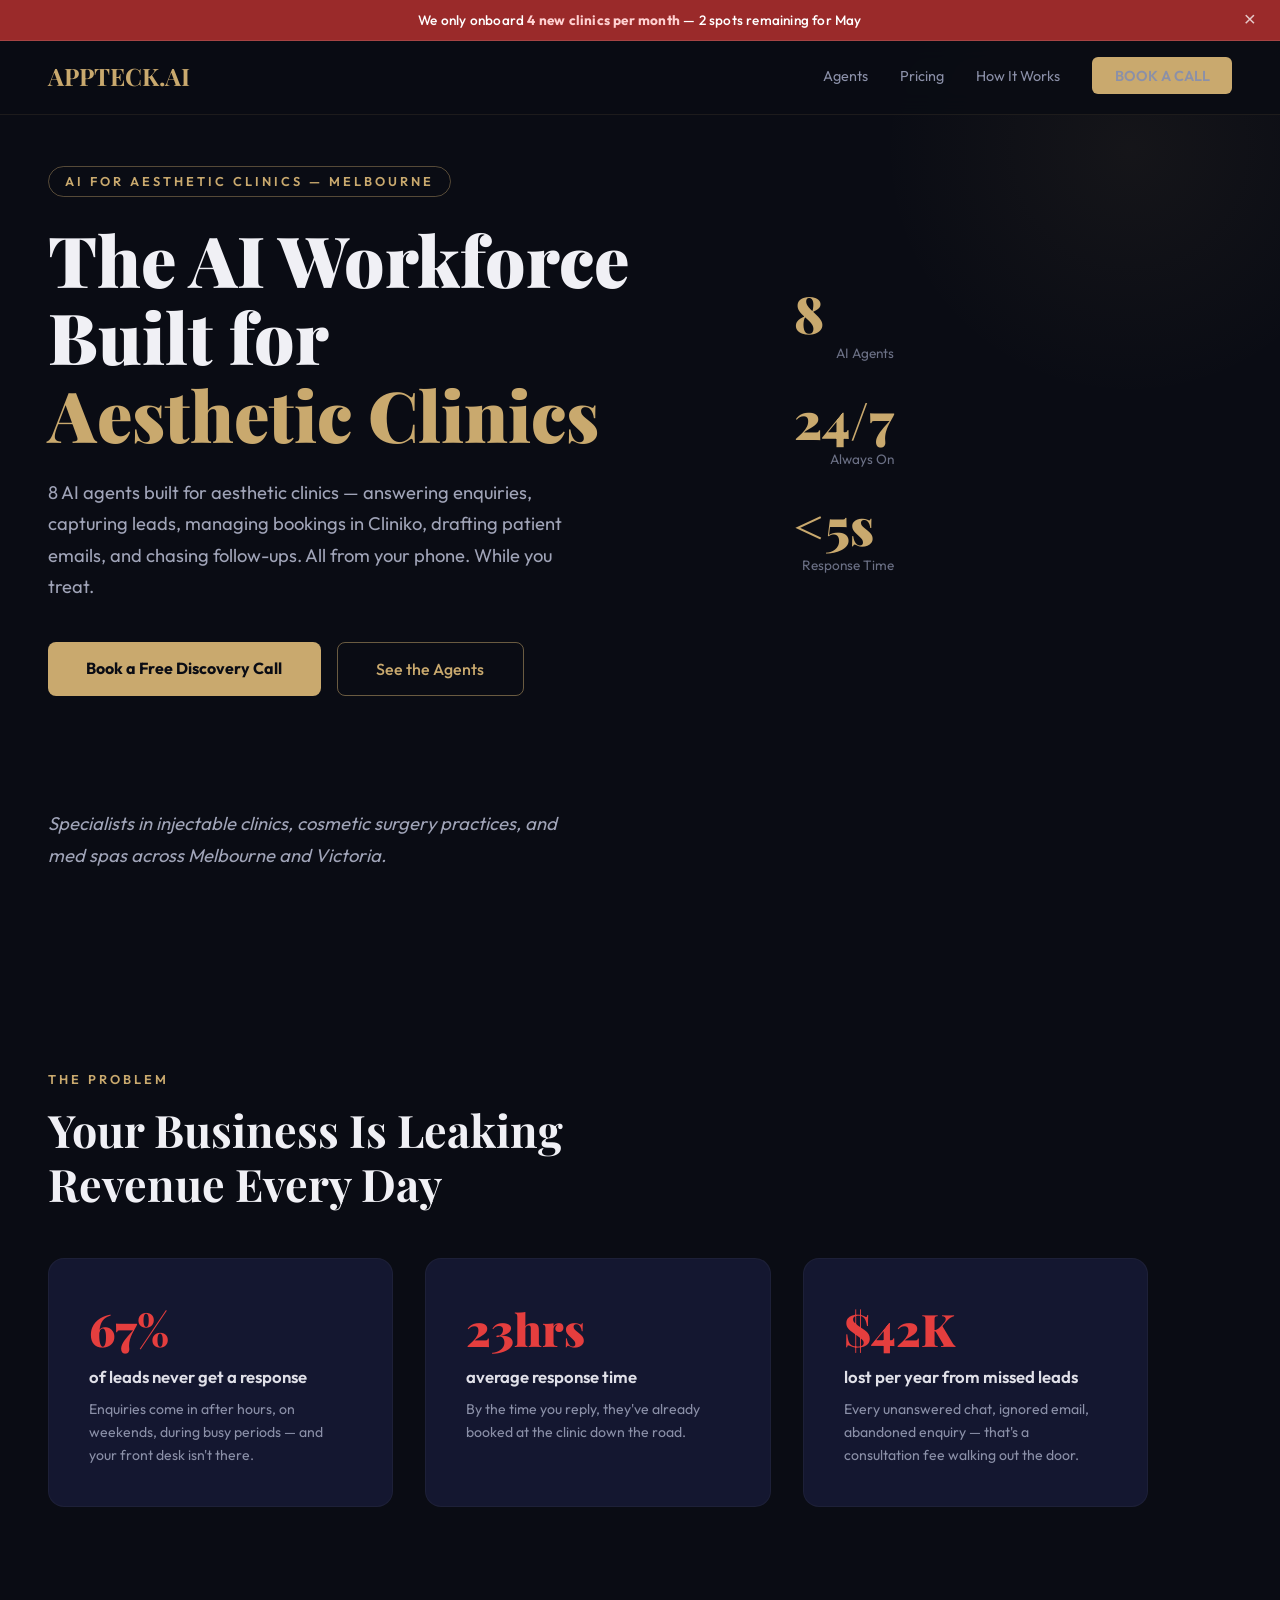
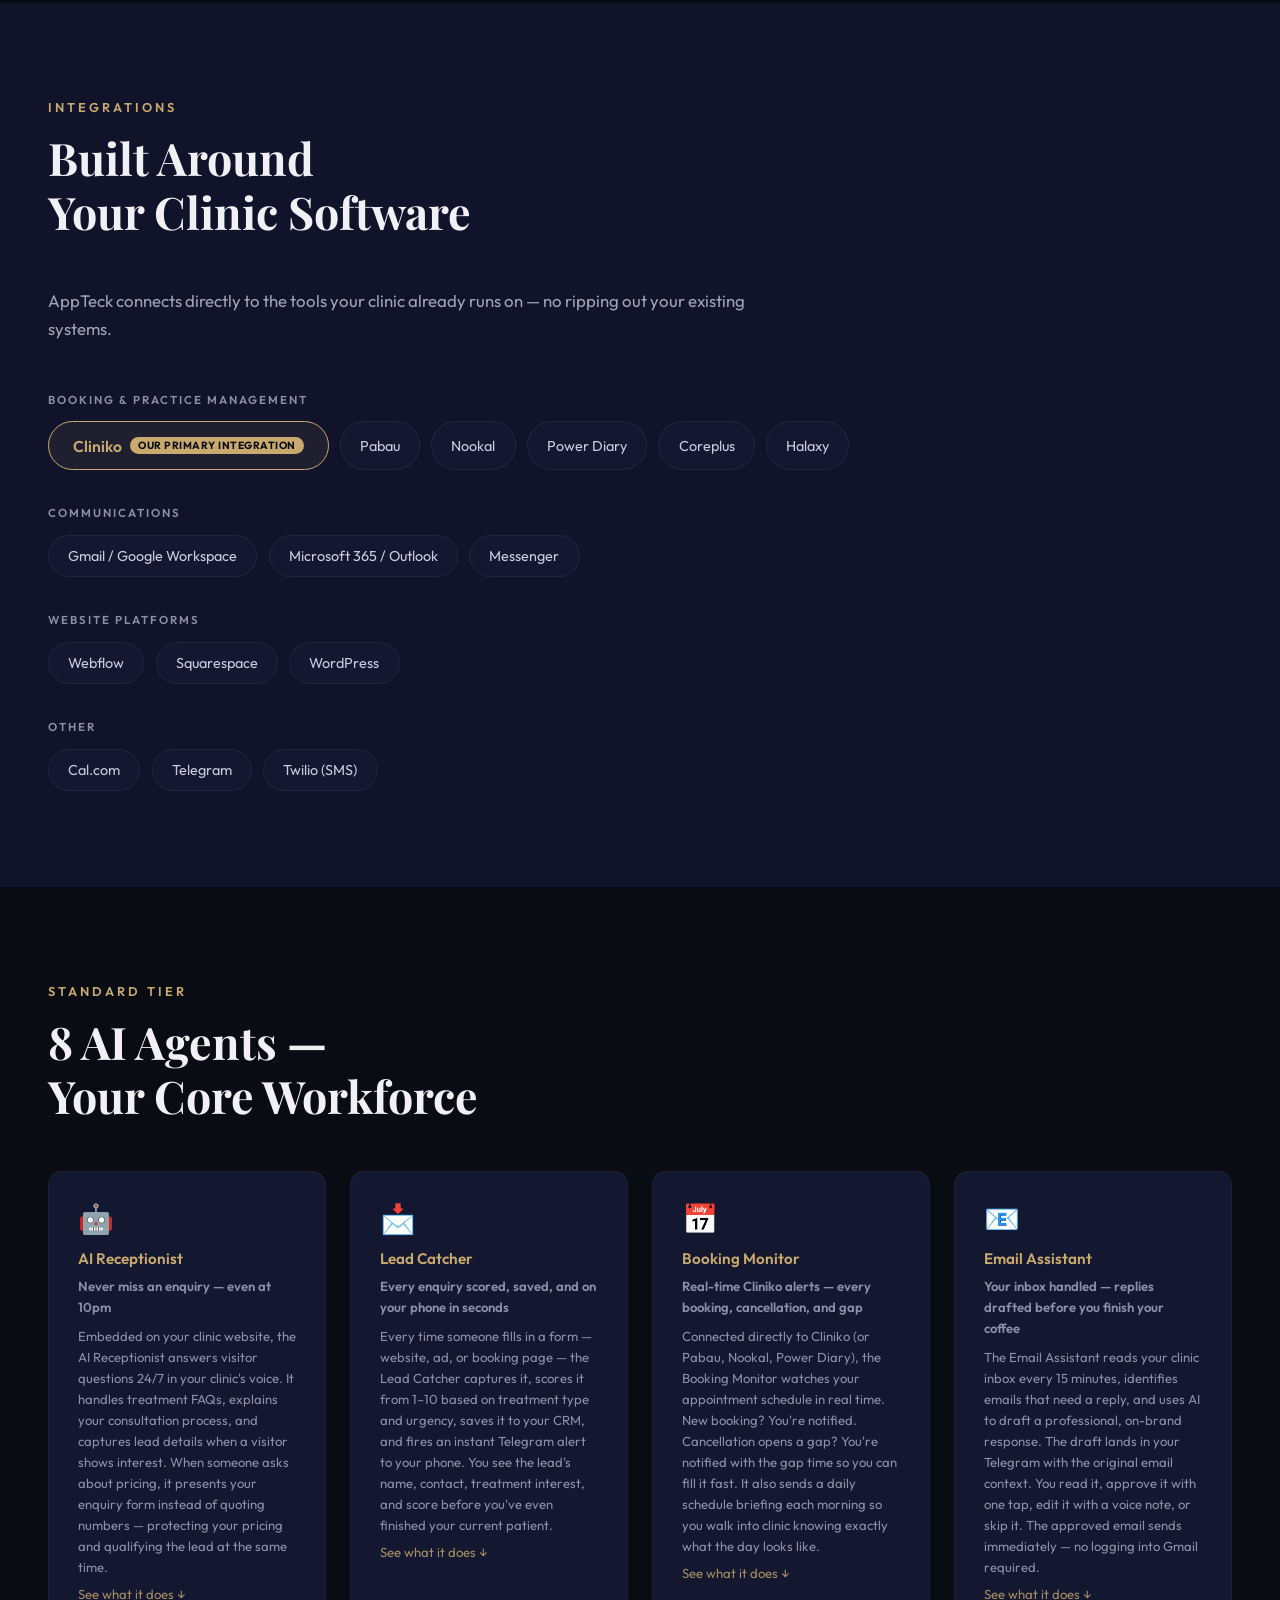
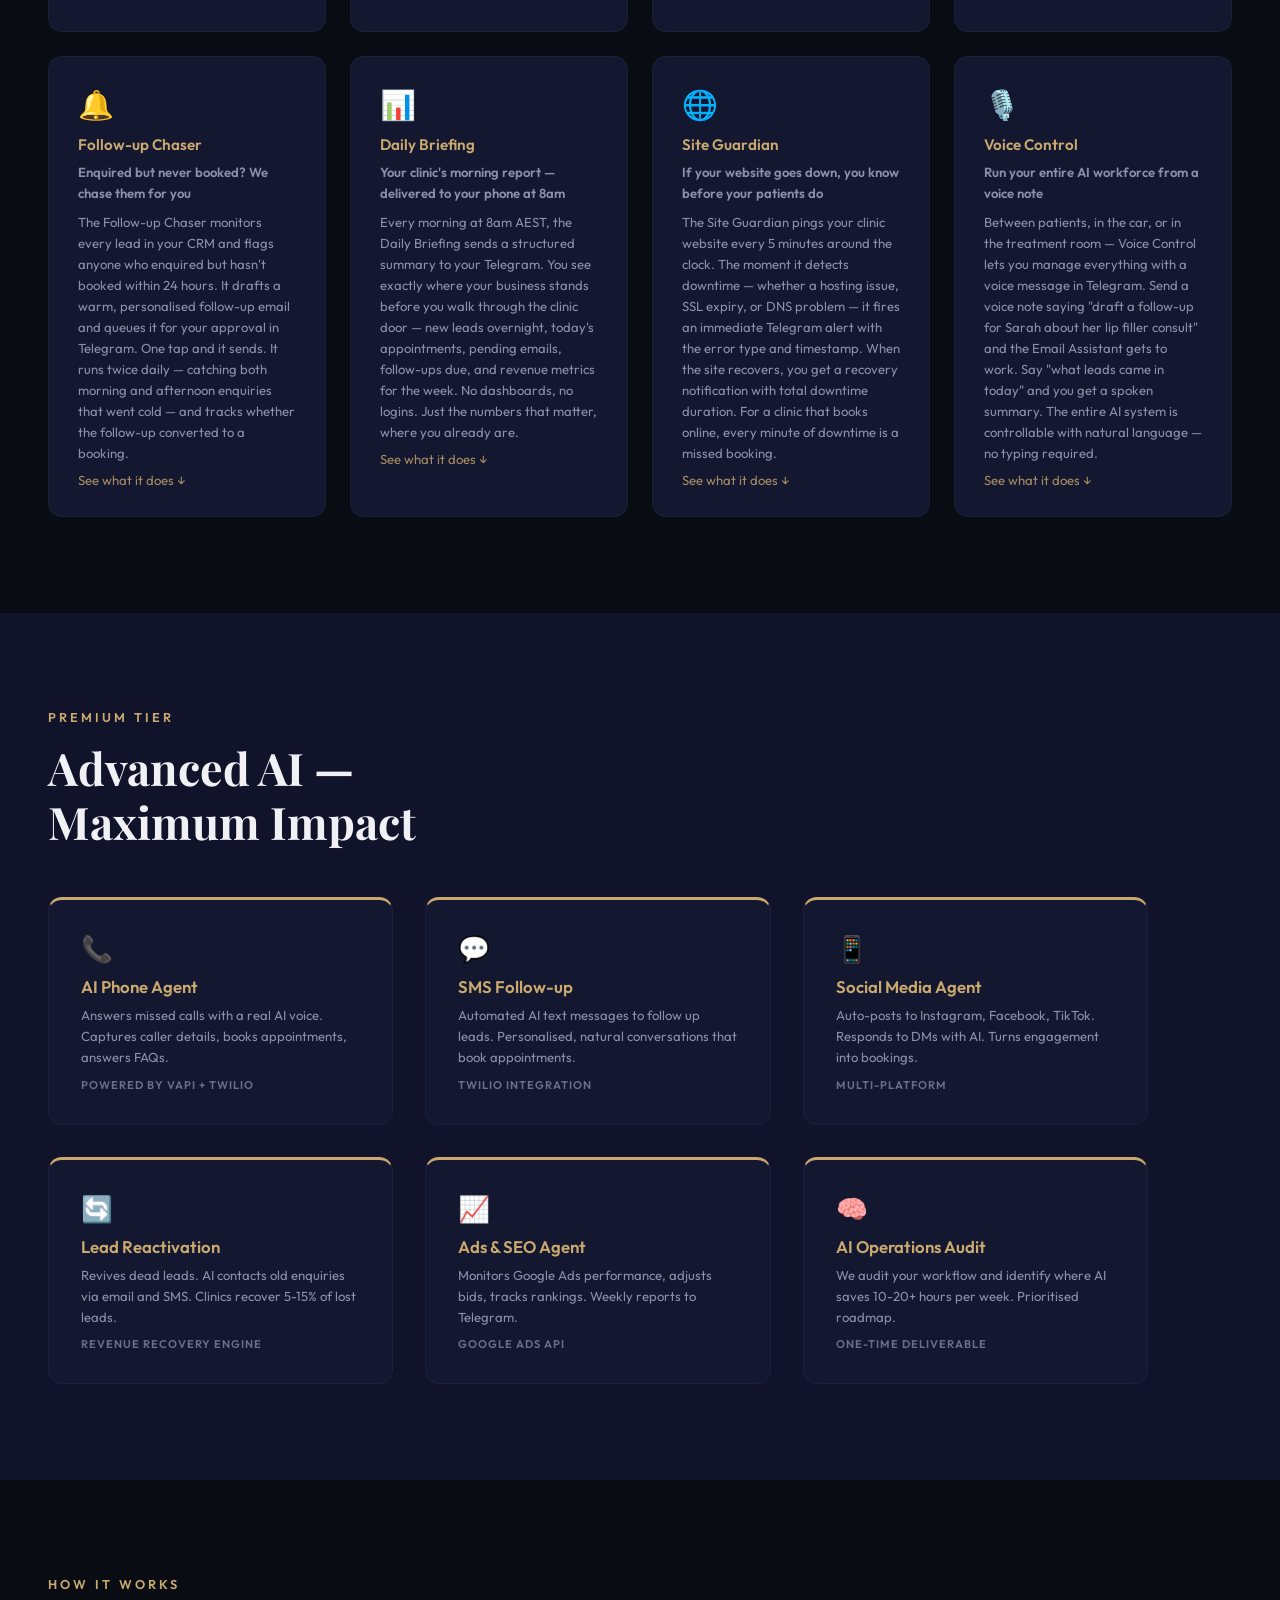
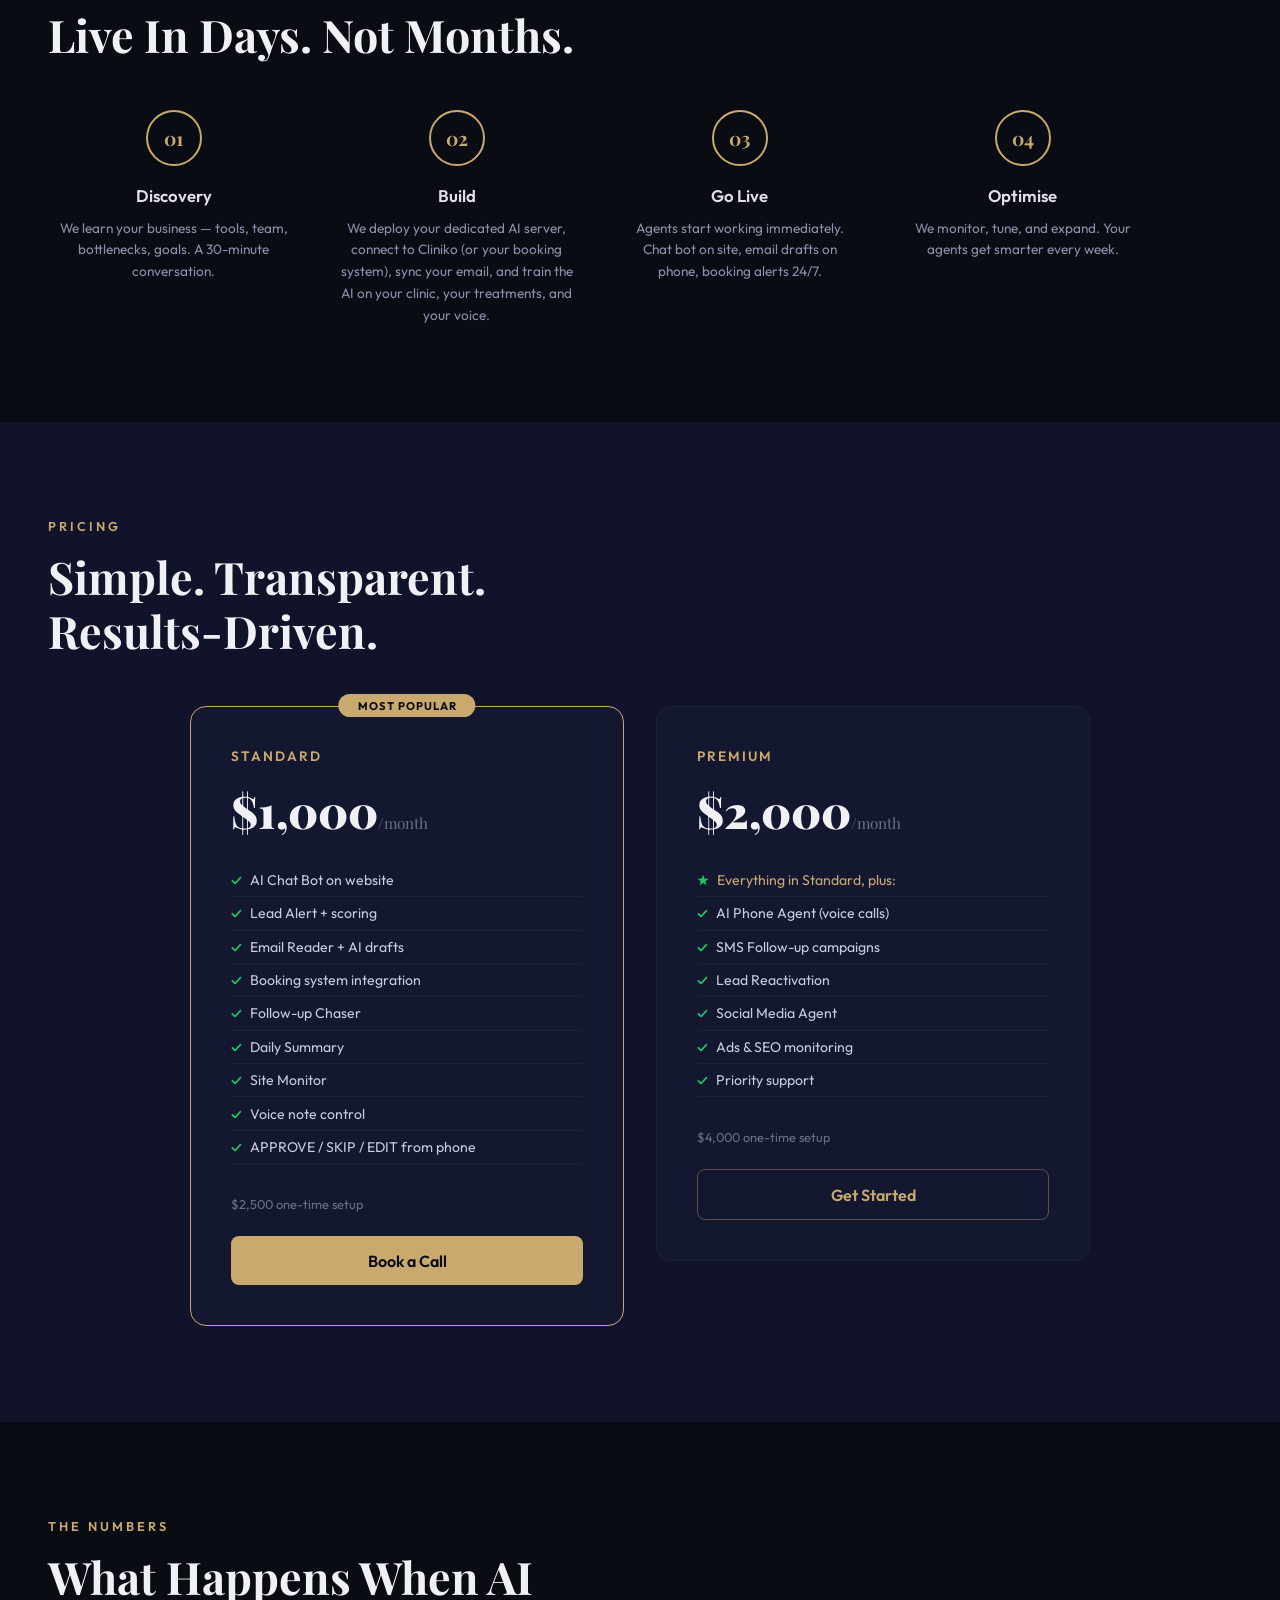
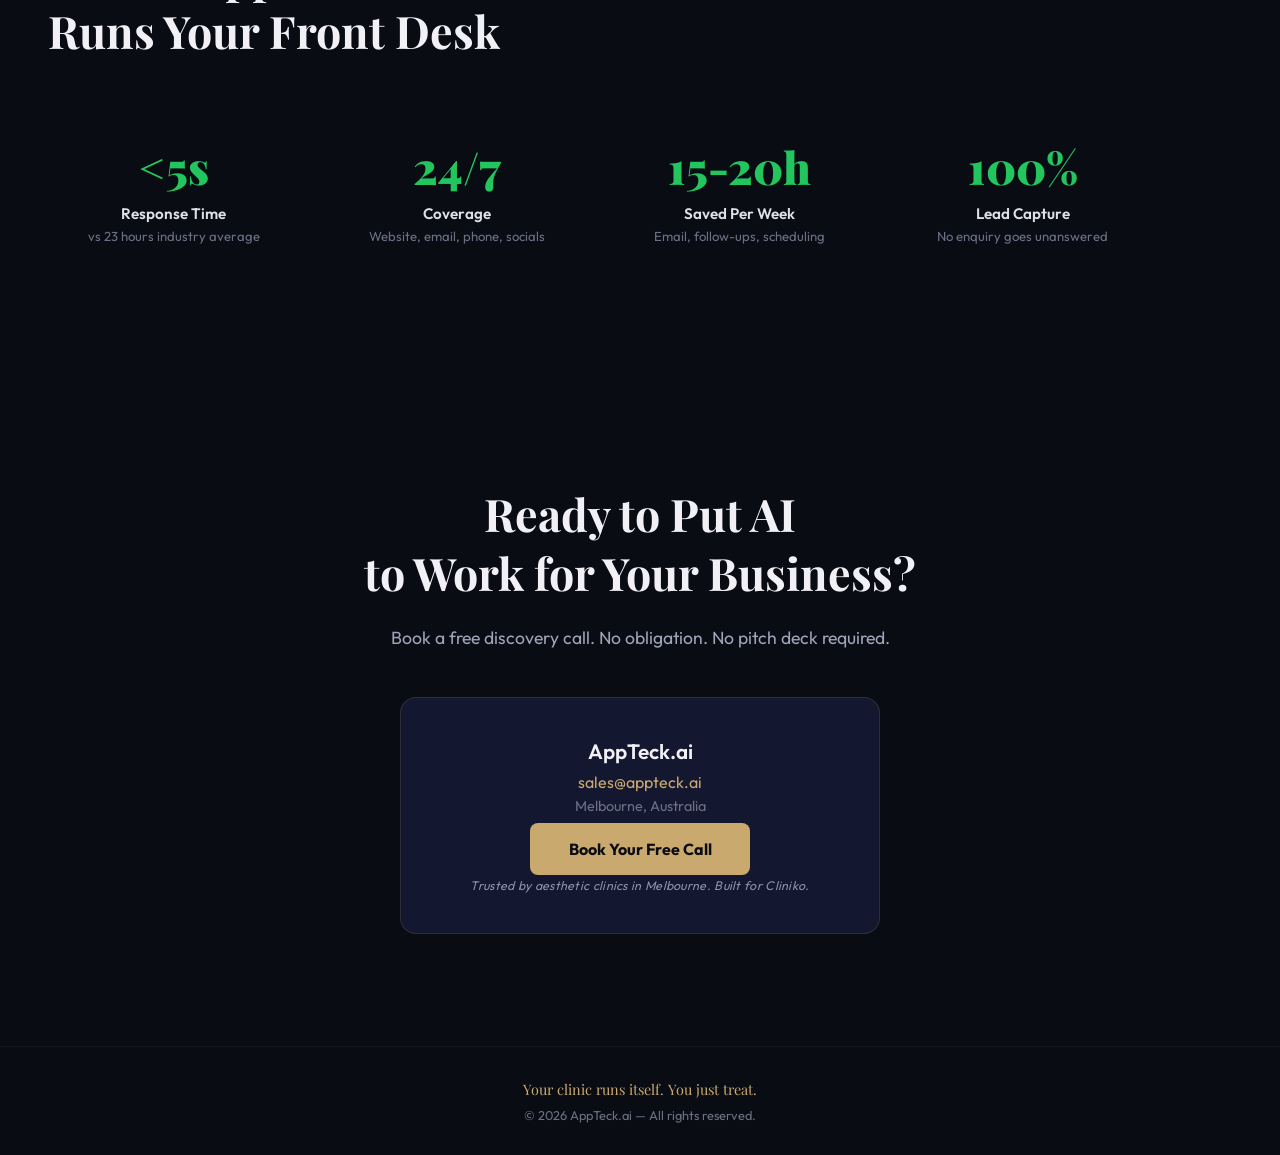
==== commit 947ee8ae: "Add expand/collapse accordion to agent cards on homepage and /get-started Each card shows name, head" ====
--- a/get-started/index.html
+++ b/get-started/index.html
@@ -133,6 +133,10 @@
 .agent-tasks{font-size:.85em;opacity:.85;margin-top:8px;padding-left:16px}
 .agent-tasks li{margin-bottom:.25rem;line-height:1.5}
 .agent-impact{font-style:italic;opacity:.7;margin-top:10px;font-size:.9em}
+.agent-tasks,.agent-impact{display:none;margin-top:8px}
+.ag-card.expanded .agent-tasks,.ag-card.expanded .agent-impact{display:block}
+.agent-toggle{background:none;border:none;color:var(--accent,var(--gold,#c9a96e));font-size:.82em;cursor:pointer;padding:8px 0 0 0;display:block;width:100%;text-align:left;opacity:.8;font-family:inherit}
+.agent-toggle:hover{opacity:1}
 @keyframes fu{from{opacity:0;transform:translateY(25px)}to{opacity:1;transform:translateY(0)}}
 .rv{opacity:0;transform:translateY(25px);transition:all .7s ease}
 .rv.vis{opacity:1;transform:translateY(0)}
@@ -478,5 +482,30 @@
 const obs=new IntersectionObserver(e=>{e.forEach((el,i)=>{if(el.isIntersecting){setTimeout(()=>el.target.classList.add('vis'),i*60);obs.unobserve(el.target)}})},{threshold:.1});
 document.querySelectorAll('.rv').forEach(el=>obs.observe(el));
 </script>
+
+<script>
+document.querySelectorAll('.ag-card').forEach(function(card) {
+  var tasks = card.querySelector('.agent-tasks');
+  var impact = card.querySelector('.agent-impact');
+  if (!tasks && !impact) return;
+  var btn = document.createElement('button');
+  btn.className = 'agent-toggle';
+  btn.type = 'button';
+  btn.textContent = 'See what it does ↓';
+  card.appendChild(btn);
+  btn.addEventListener('click', function() {
+    var isOpen = card.classList.contains('expanded');
+    document.querySelectorAll('.ag-card.expanded').forEach(function(c) {
+      c.classList.remove('expanded');
+      var b = c.querySelector('.agent-toggle');
+      if (b) b.textContent = 'See what it does ↓';
+    });
+    if (!isOpen) {
+      card.classList.add('expanded');
+      btn.textContent = 'Show less ↑';
+    }
+  });
+});
+</script>
 </body>
 </html>
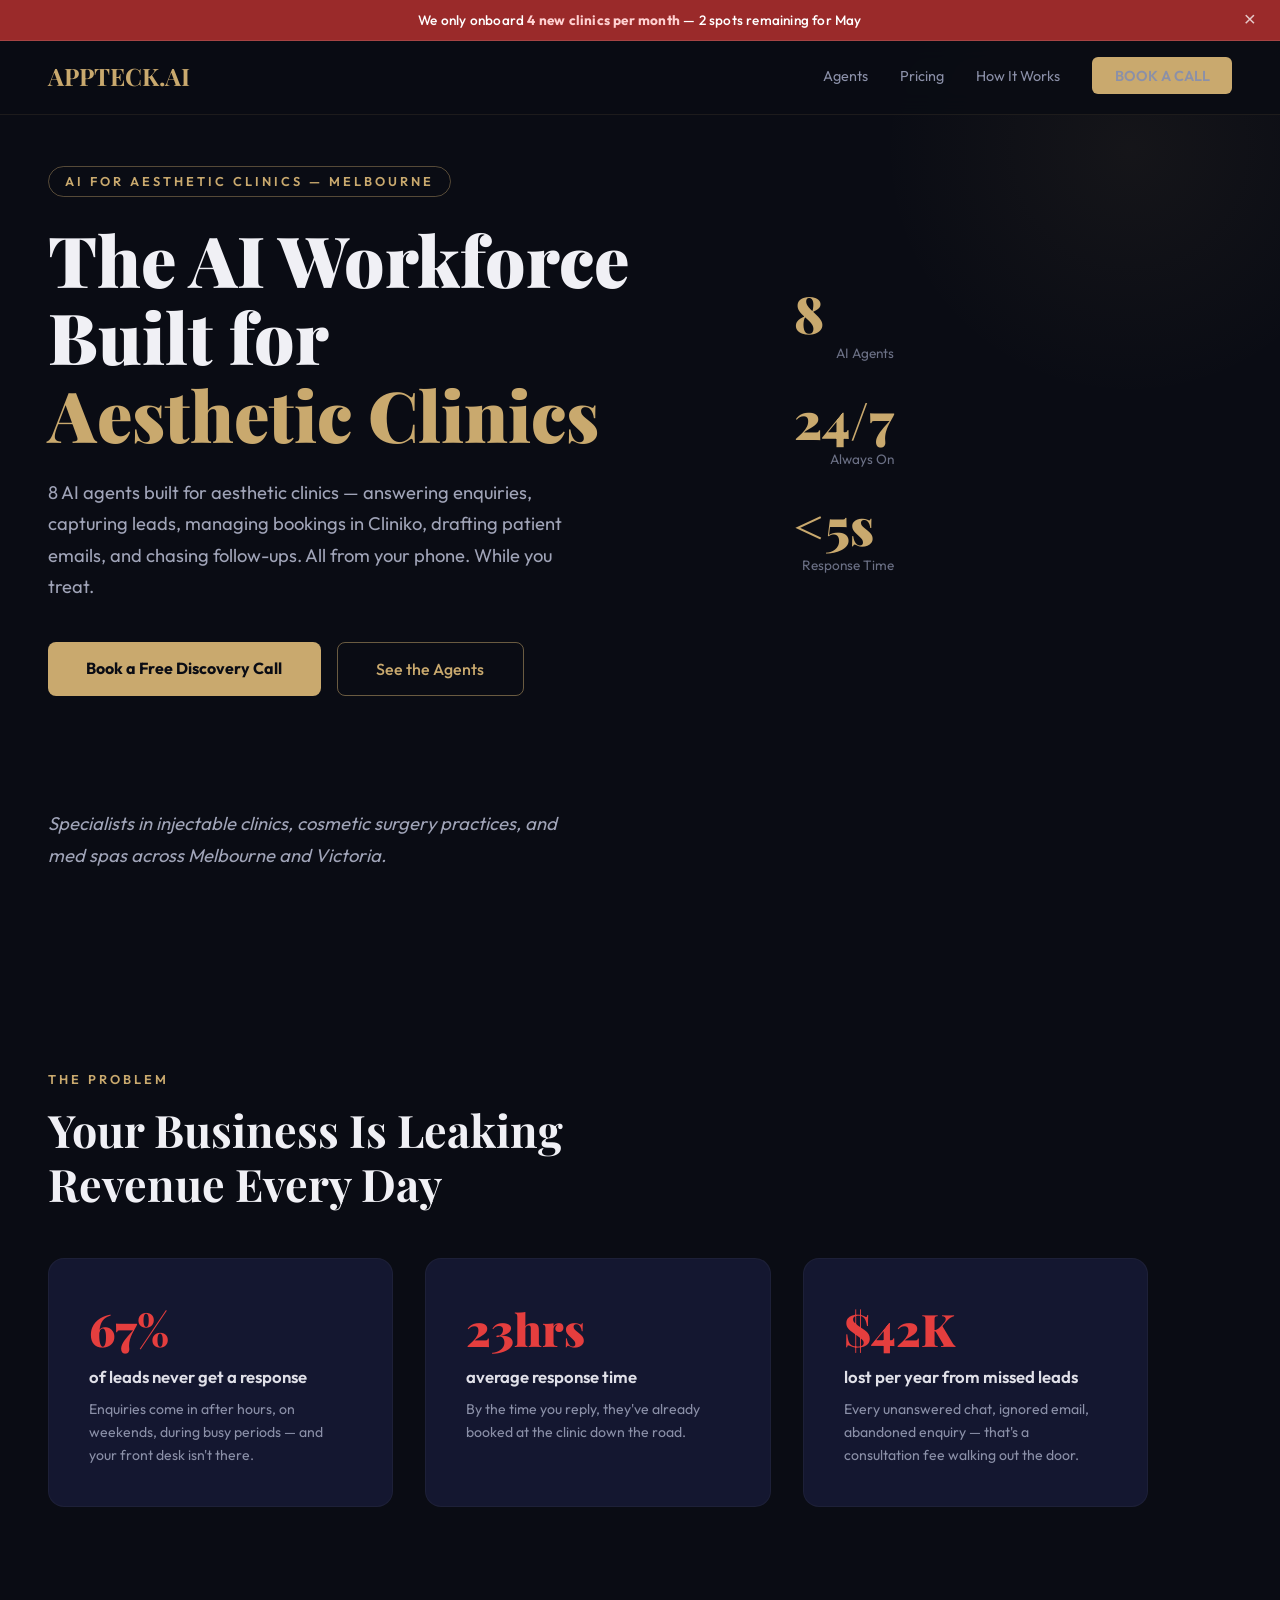
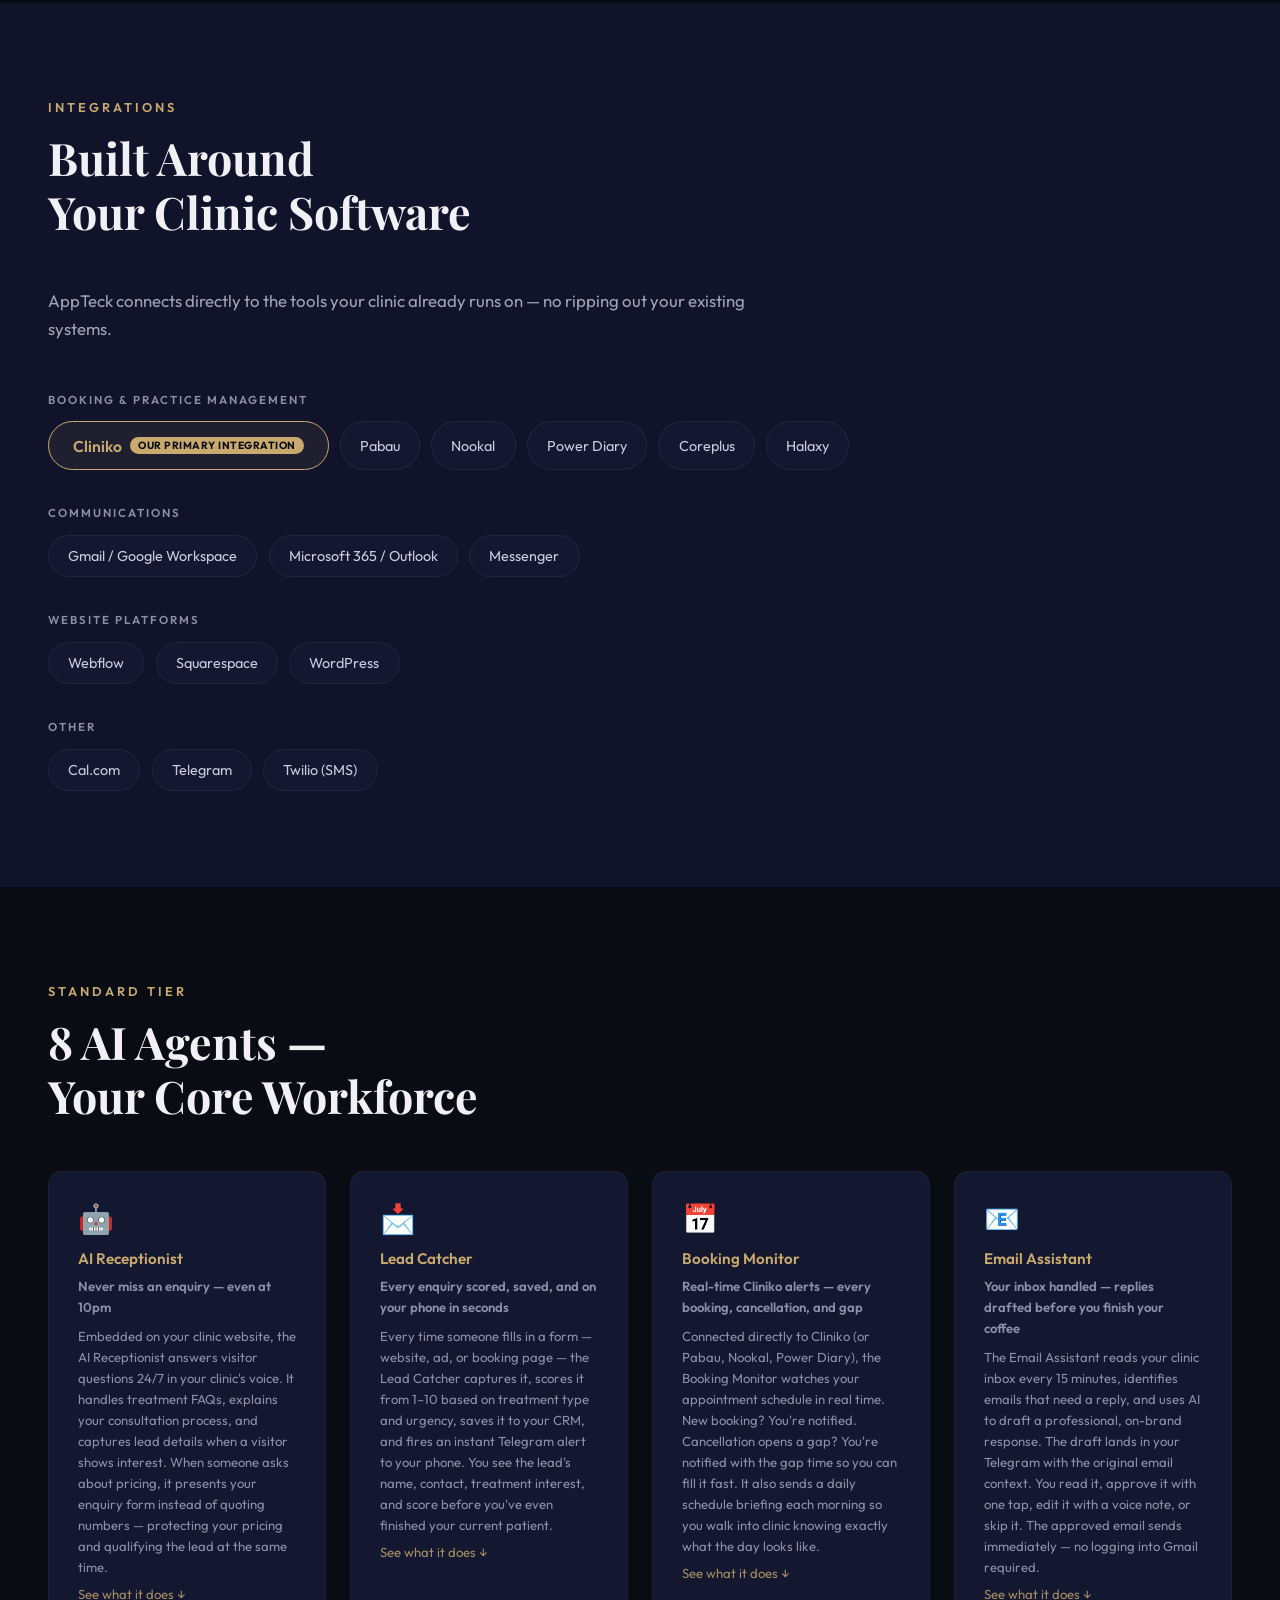
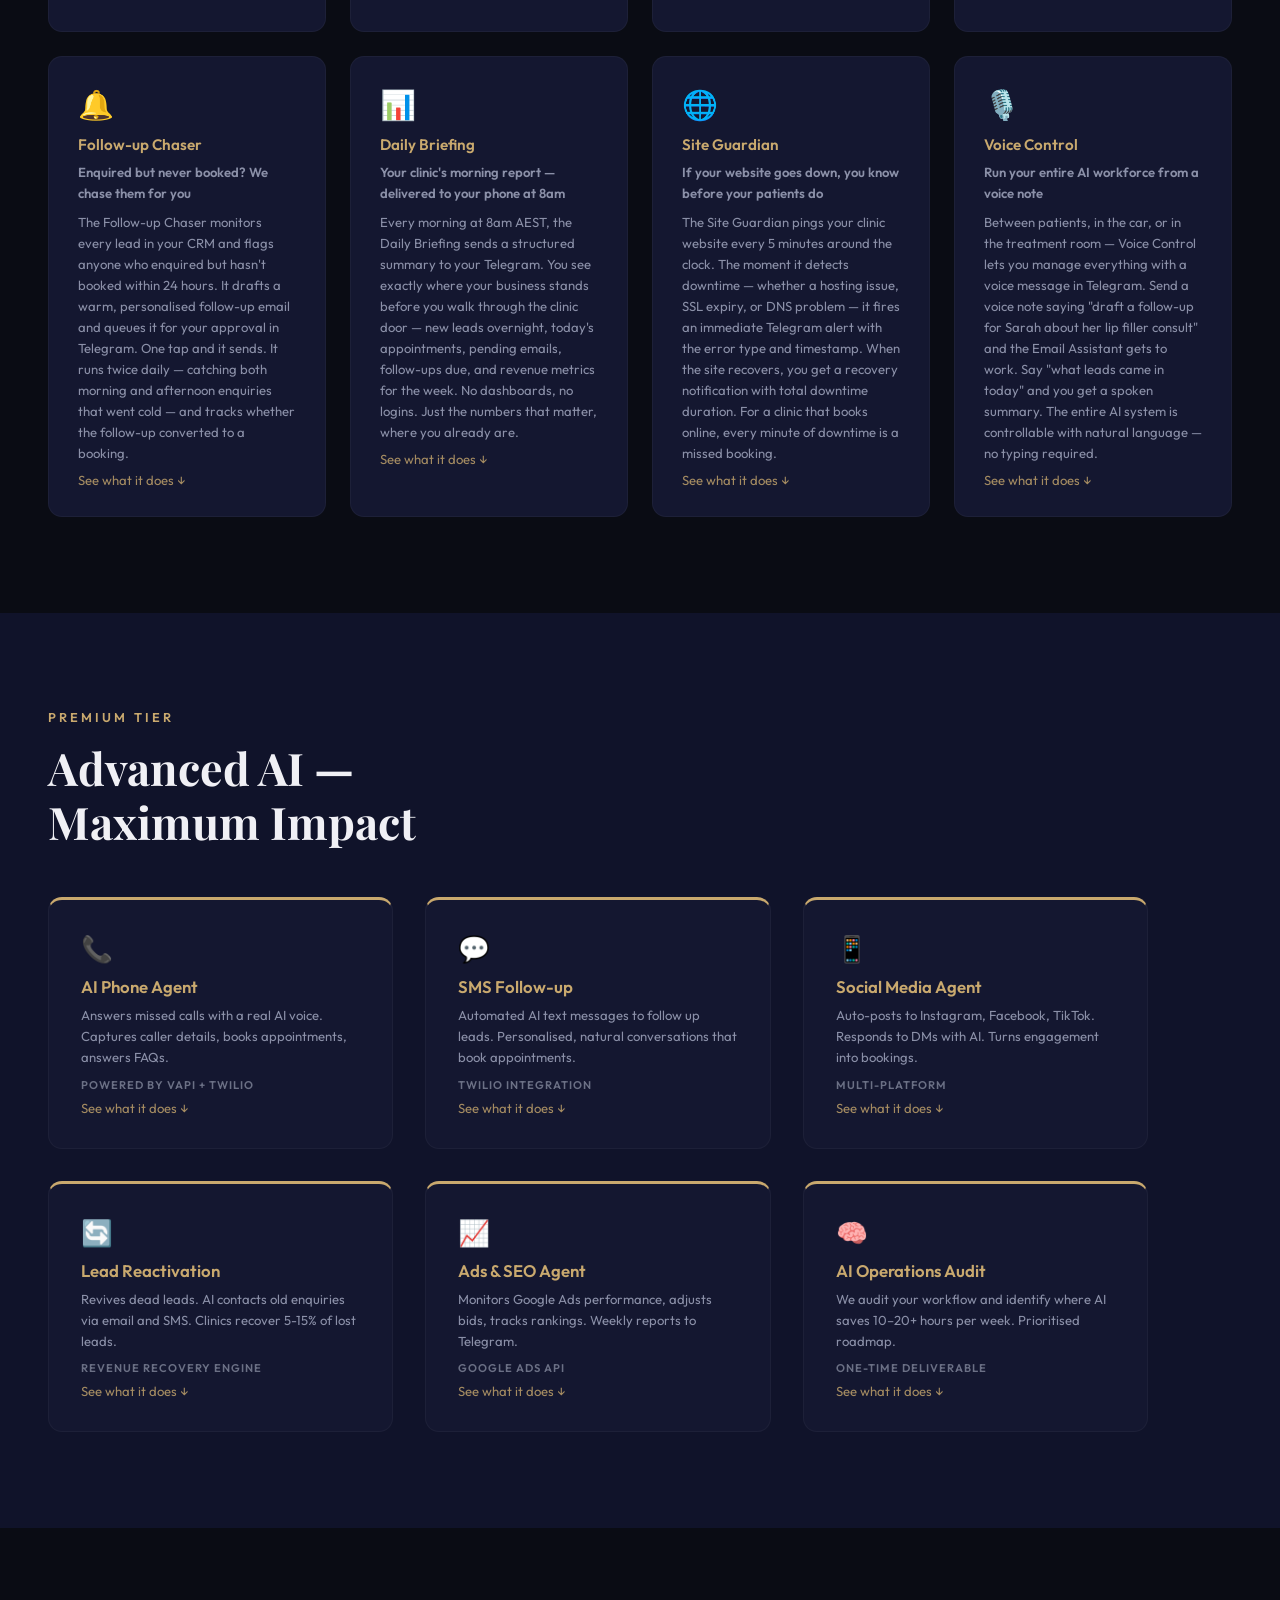
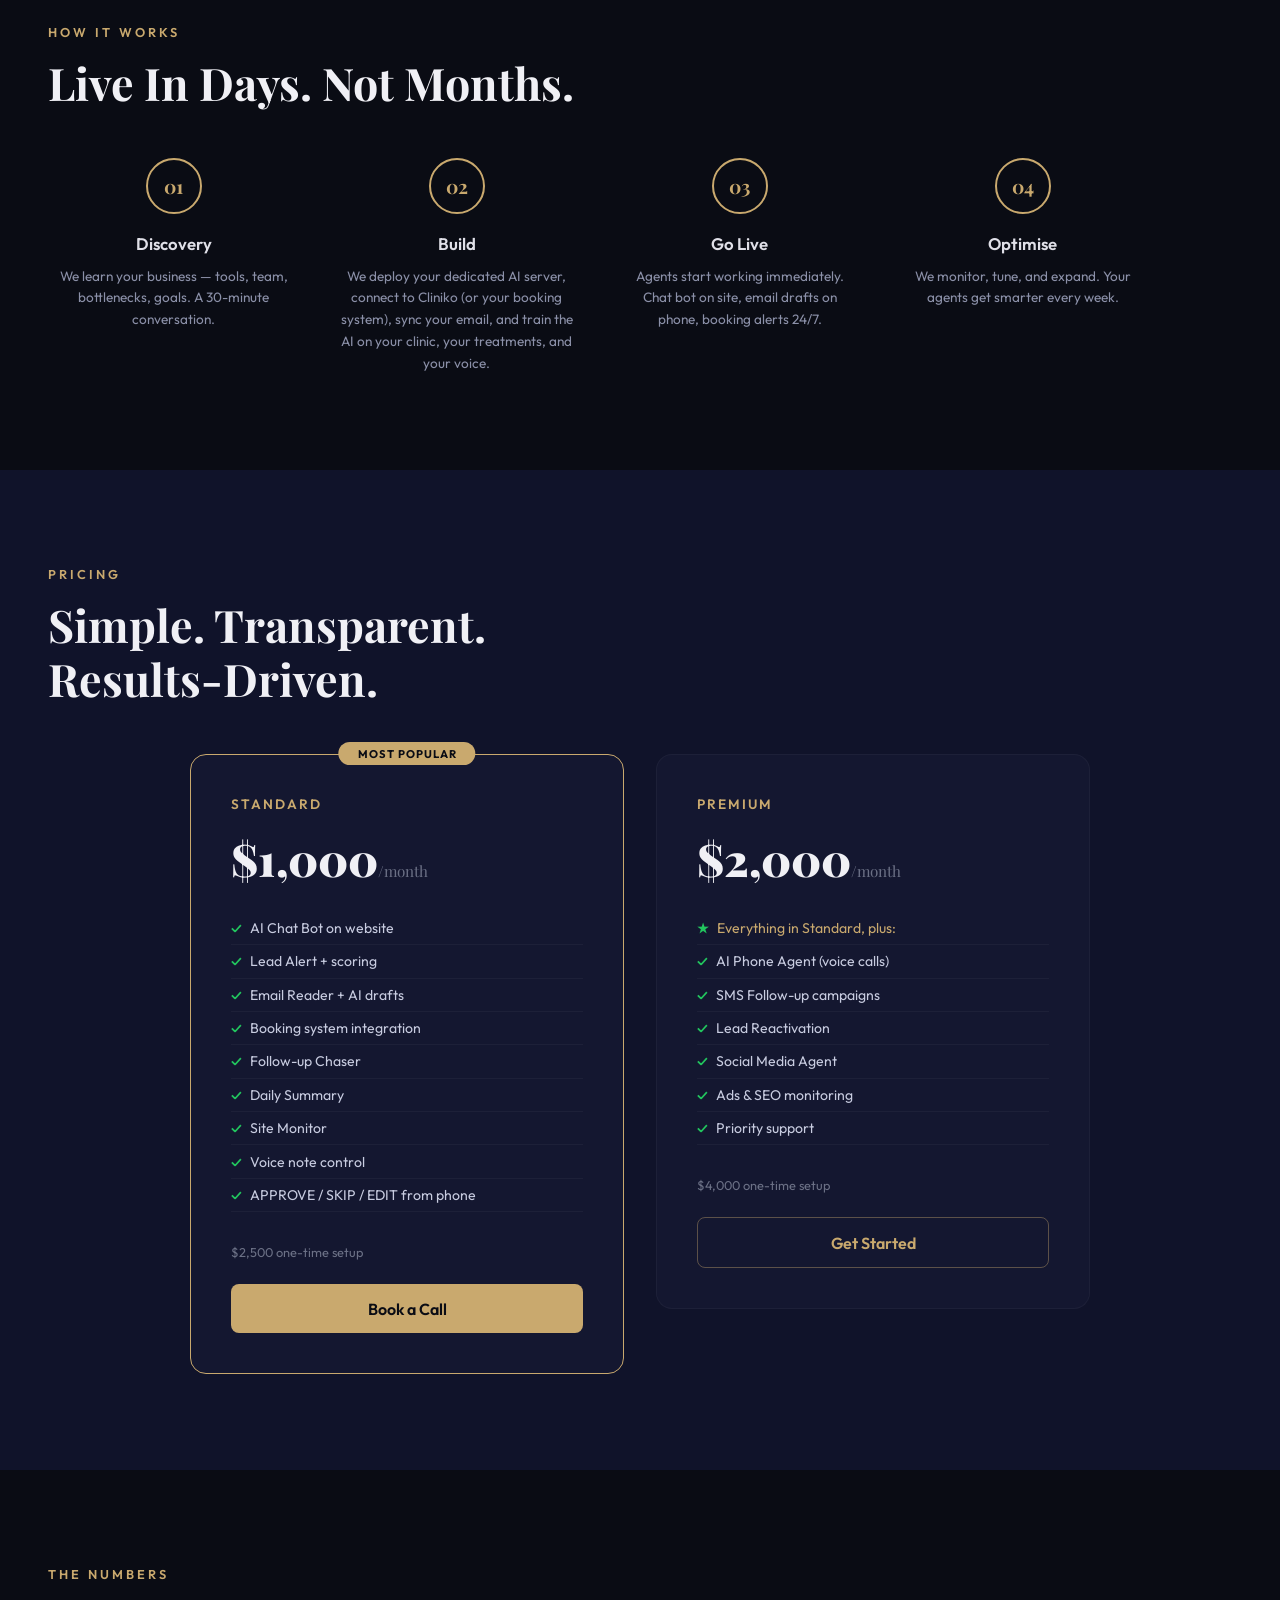
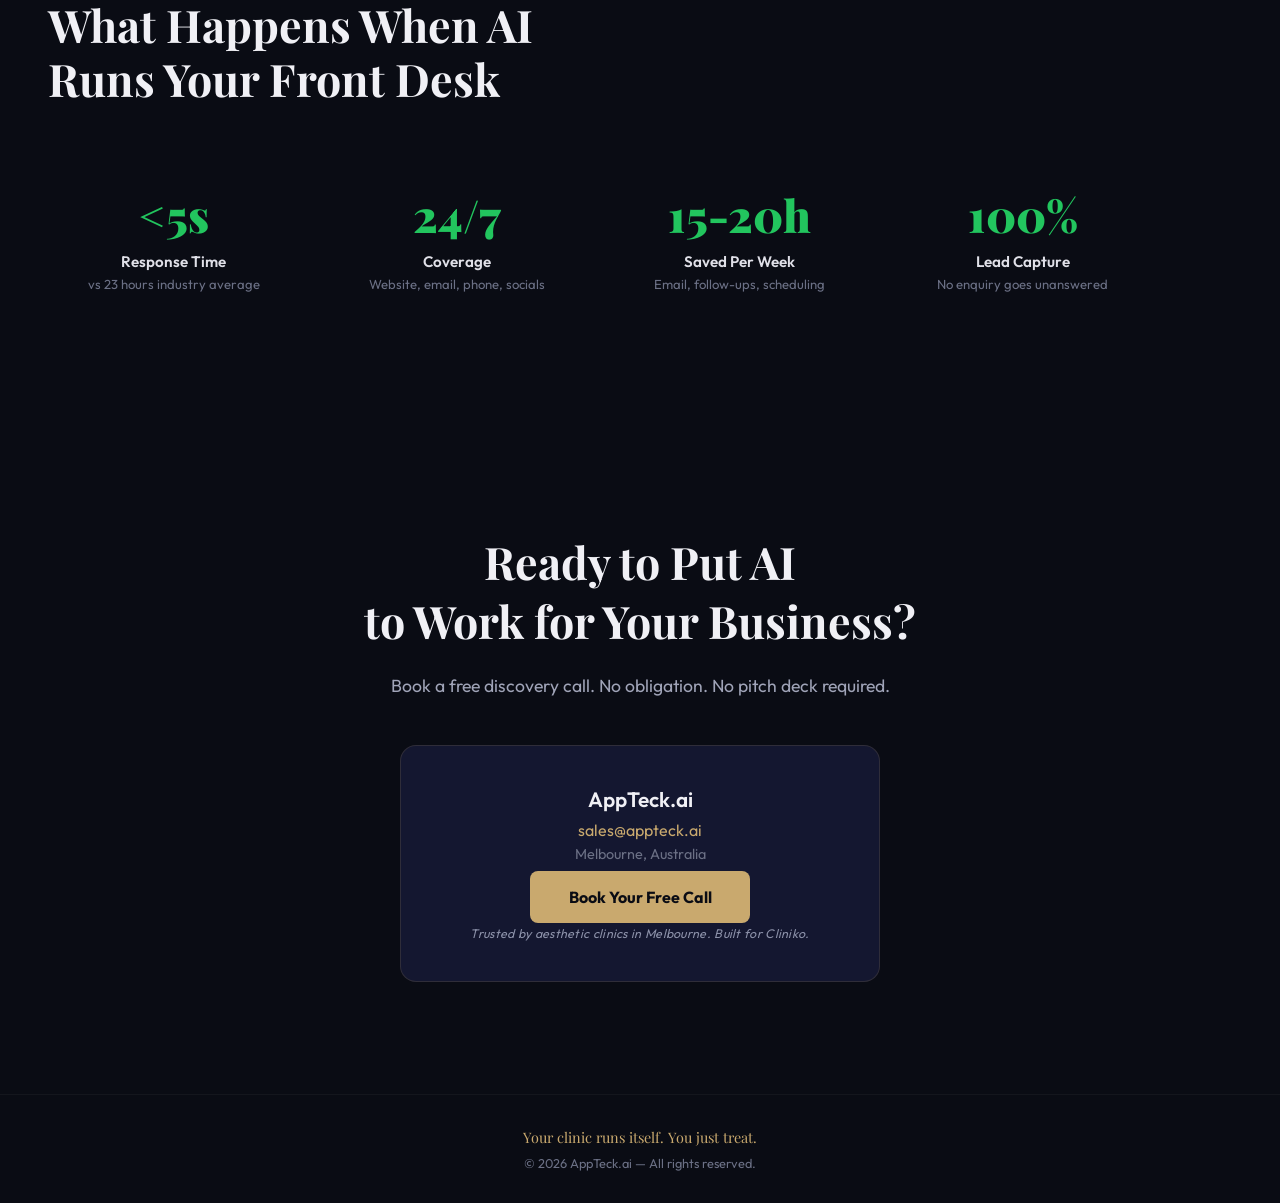
==== commit f2650b21: "Extend agent-card accordion to Premium Tier pm-cards on /get-started Reuse the existing .agent-toggl" ====
--- a/get-started/index.html
+++ b/get-started/index.html
@@ -134,7 +134,7 @@
 .agent-tasks li{margin-bottom:.25rem;line-height:1.5}
 .agent-impact{font-style:italic;opacity:.7;margin-top:10px;font-size:.9em}
 .agent-tasks,.agent-impact{display:none;margin-top:8px}
-.ag-card.expanded .agent-tasks,.ag-card.expanded .agent-impact{display:block}
+.ag-card.expanded .agent-tasks,.ag-card.expanded .agent-impact,.pm-card.expanded .agent-tasks,.pm-card.expanded .agent-impact{display:block}
 .agent-toggle{background:none;border:none;color:var(--accent,var(--gold,#c9a96e));font-size:.82em;cursor:pointer;padding:8px 0 0 0;display:block;width:100%;text-align:left;opacity:.8;font-family:inherit}
 .agent-toggle:hover{opacity:1}
 @keyframes fu{from{opacity:0;transform:translateY(25px)}to{opacity:1;transform:translateY(0)}}
@@ -391,12 +391,101 @@
   <div class="stag rv">Premium Tier</div>
   <h2 class="stitle rv">Advanced AI —<br>Maximum Impact</h2>
   <div class="pm-grid">
-    <div class="pm-card rv"><div class="ic">📞</div><h3>AI Phone Agent</h3><p>Answers missed calls with a real AI voice. Captures caller details, books appointments, answers FAQs.</p><div class="t">Powered by Vapi + Twilio</div></div>
-    <div class="pm-card rv"><div class="ic">💬</div><h3>SMS Follow-up</h3><p>Automated AI text messages to follow up leads. Personalised, natural conversations that book appointments.</p><div class="t">Twilio Integration</div></div>
-    <div class="pm-card rv"><div class="ic">📱</div><h3>Social Media Agent</h3><p>Auto-posts to Instagram, Facebook, TikTok. Responds to DMs with AI. Turns engagement into bookings.</p><div class="t">Multi-Platform</div></div>
-    <div class="pm-card rv"><div class="ic">🔄</div><h3>Lead Reactivation</h3><p>Revives dead leads. AI contacts old enquiries via email and SMS. Clinics recover 5-15% of lost leads.</p><div class="t">Revenue Recovery Engine</div></div>
-    <div class="pm-card rv"><div class="ic">📈</div><h3>Ads & SEO Agent</h3><p>Monitors Google Ads performance, adjusts bids, tracks rankings. Weekly reports to Telegram.</p><div class="t">Google Ads API</div></div>
-    <div class="pm-card rv"><div class="ic">🧠</div><h3>AI Operations Audit</h3><p>We audit your workflow and identify where AI saves 10-20+ hours per week. Prioritised roadmap.</p><div class="t">One-Time Deliverable</div></div>
+    <div class="pm-card rv">
+      <div class="ic">📞</div>
+      <h3>AI Phone Agent</h3>
+      <p>Answers missed calls with a real AI voice. Captures caller details, books appointments, answers FAQs.</p>
+      <div class="t">Powered by Vapi + Twilio</div>
+      <ul class="agent-tasks">
+        <li>Picks up missed calls within 2 rings</li>
+        <li>Captures caller name, contact, and treatment interest in real time</li>
+        <li>Books appointments directly into Cliniko</li>
+        <li>Answers common FAQs (hours, location, treatment types)</li>
+        <li>Sends transcript + summary to Telegram after every call</li>
+        <li>Forwards complex queries to your mobile when needed</li>
+      </ul>
+      <p class="agent-impact">Recover the bookings your front desk can't pick up.</p>
+    </div>
+
+    <div class="pm-card rv">
+      <div class="ic">💬</div>
+      <h3>SMS Follow-up</h3>
+      <p>Automated AI text messages to follow up leads. Personalised, natural conversations that book appointments.</p>
+      <div class="t">Twilio Integration</div>
+      <ul class="agent-tasks">
+        <li>Sends personalised SMS based on lead source and treatment interest</li>
+        <li>Drip sequence with up to 3 follow-ups over 7 days</li>
+        <li>Replies route to your Telegram for one-tap response</li>
+        <li>Tracks opens, replies, and bookings per campaign</li>
+        <li>Auto-stops the moment a lead books a consultation</li>
+        <li>Honours opt-out requests and Australian SPAM Act consent rules</li>
+      </ul>
+      <p class="agent-impact">SMS gets a 98% open rate. Most clinics ignore it — you won't.</p>
+    </div>
+
+    <div class="pm-card rv">
+      <div class="ic">📱</div>
+      <h3>Social Media Agent</h3>
+      <p>Auto-posts to Instagram, Facebook, TikTok. Responds to DMs with AI. Turns engagement into bookings.</p>
+      <div class="t">Multi-Platform</div>
+      <ul class="agent-tasks">
+        <li>Drafts and posts treatment content to Instagram, Facebook, TikTok</li>
+        <li>Responds to DMs in your clinic voice within seconds</li>
+        <li>Qualifies social leads with smart treatment-specific questions</li>
+        <li>Routes serious enquiries straight to your Telegram</li>
+        <li>Tracks which posts and DMs convert to bookings</li>
+        <li>You approve every post before it goes live</li>
+      </ul>
+      <p class="agent-impact">Turn likes into leads. Turn DMs into deposits.</p>
+    </div>
+
+    <div class="pm-card rv">
+      <div class="ic">🔄</div>
+      <h3>Lead Reactivation</h3>
+      <p>Revives dead leads. AI contacts old enquiries via email and SMS. Clinics recover 5-15% of lost leads.</p>
+      <div class="t">Revenue Recovery Engine</div>
+      <ul class="agent-tasks">
+        <li>Pulls every cold lead from your CRM (last 6–24 months)</li>
+        <li>Drafts personalised reactivation emails and SMS messages</li>
+        <li>Sends only after your one-tap approval in Telegram</li>
+        <li>Offers a consultation slot or seasonal incentive based on history</li>
+        <li>Tracks conversions back to the original lead source</li>
+        <li>Repeats quarterly to keep your back-catalogue warm</li>
+      </ul>
+      <p class="agent-impact">Most clinics have $50K+ in dead leads. We turn 1 in 10 back into a patient.</p>
+    </div>
+
+    <div class="pm-card rv">
+      <div class="ic">📈</div>
+      <h3>Ads &amp; SEO Agent</h3>
+      <p>Monitors Google Ads performance, adjusts bids, tracks rankings. Weekly reports to Telegram.</p>
+      <div class="t">Google Ads API</div>
+      <ul class="agent-tasks">
+        <li>Monitors Google Ads performance and pacing daily</li>
+        <li>Flags underperforming campaigns and wasted spend</li>
+        <li>Tracks keyword rankings for treatments and Melbourne suburbs</li>
+        <li>Watches landing-page health (load time, broken links)</li>
+        <li>Sends weekly performance summary to Telegram</li>
+        <li>Recommends budget shifts based on conversion data</li>
+      </ul>
+      <p class="agent-impact">Stop paying agencies $1,500/month for a slide deck. Get the data direct.</p>
+    </div>
+
+    <div class="pm-card rv">
+      <div class="ic">🧠</div>
+      <h3>AI Operations Audit</h3>
+      <p>We audit your workflow and identify where AI saves 10–20+ hours per week. Prioritised roadmap.</p>
+      <div class="t">One-Time Deliverable</div>
+      <ul class="agent-tasks">
+        <li>Reviews your booking system, CRM, email flow, and team workflows</li>
+        <li>Identifies tasks that AI can fully automate vs assist</li>
+        <li>Quantifies time saved per task per week</li>
+        <li>Delivers prioritised AI roadmap (quick wins first)</li>
+        <li>Includes ROI projection for each agent</li>
+        <li>One-time deliverable — no ongoing fees</li>
+      </ul>
+      <p class="agent-impact">Know exactly which agents will pay for themselves first.</p>
+    </div>
   </div>
 </section>
 
@@ -484,7 +573,7 @@
 </script>
 
 <script>
-document.querySelectorAll('.ag-card').forEach(function(card) {
+document.querySelectorAll('.ag-card, .pm-card').forEach(function(card) {
   var tasks = card.querySelector('.agent-tasks');
   var impact = card.querySelector('.agent-impact');
   if (!tasks && !impact) return;
@@ -495,7 +584,7 @@
   card.appendChild(btn);
   btn.addEventListener('click', function() {
     var isOpen = card.classList.contains('expanded');
-    document.querySelectorAll('.ag-card.expanded').forEach(function(c) {
+    document.querySelectorAll('.ag-card.expanded, .pm-card.expanded').forEach(function(c) {
       c.classList.remove('expanded');
       var b = c.querySelector('.agent-toggle');
       if (b) b.textContent = 'See what it does ↓';
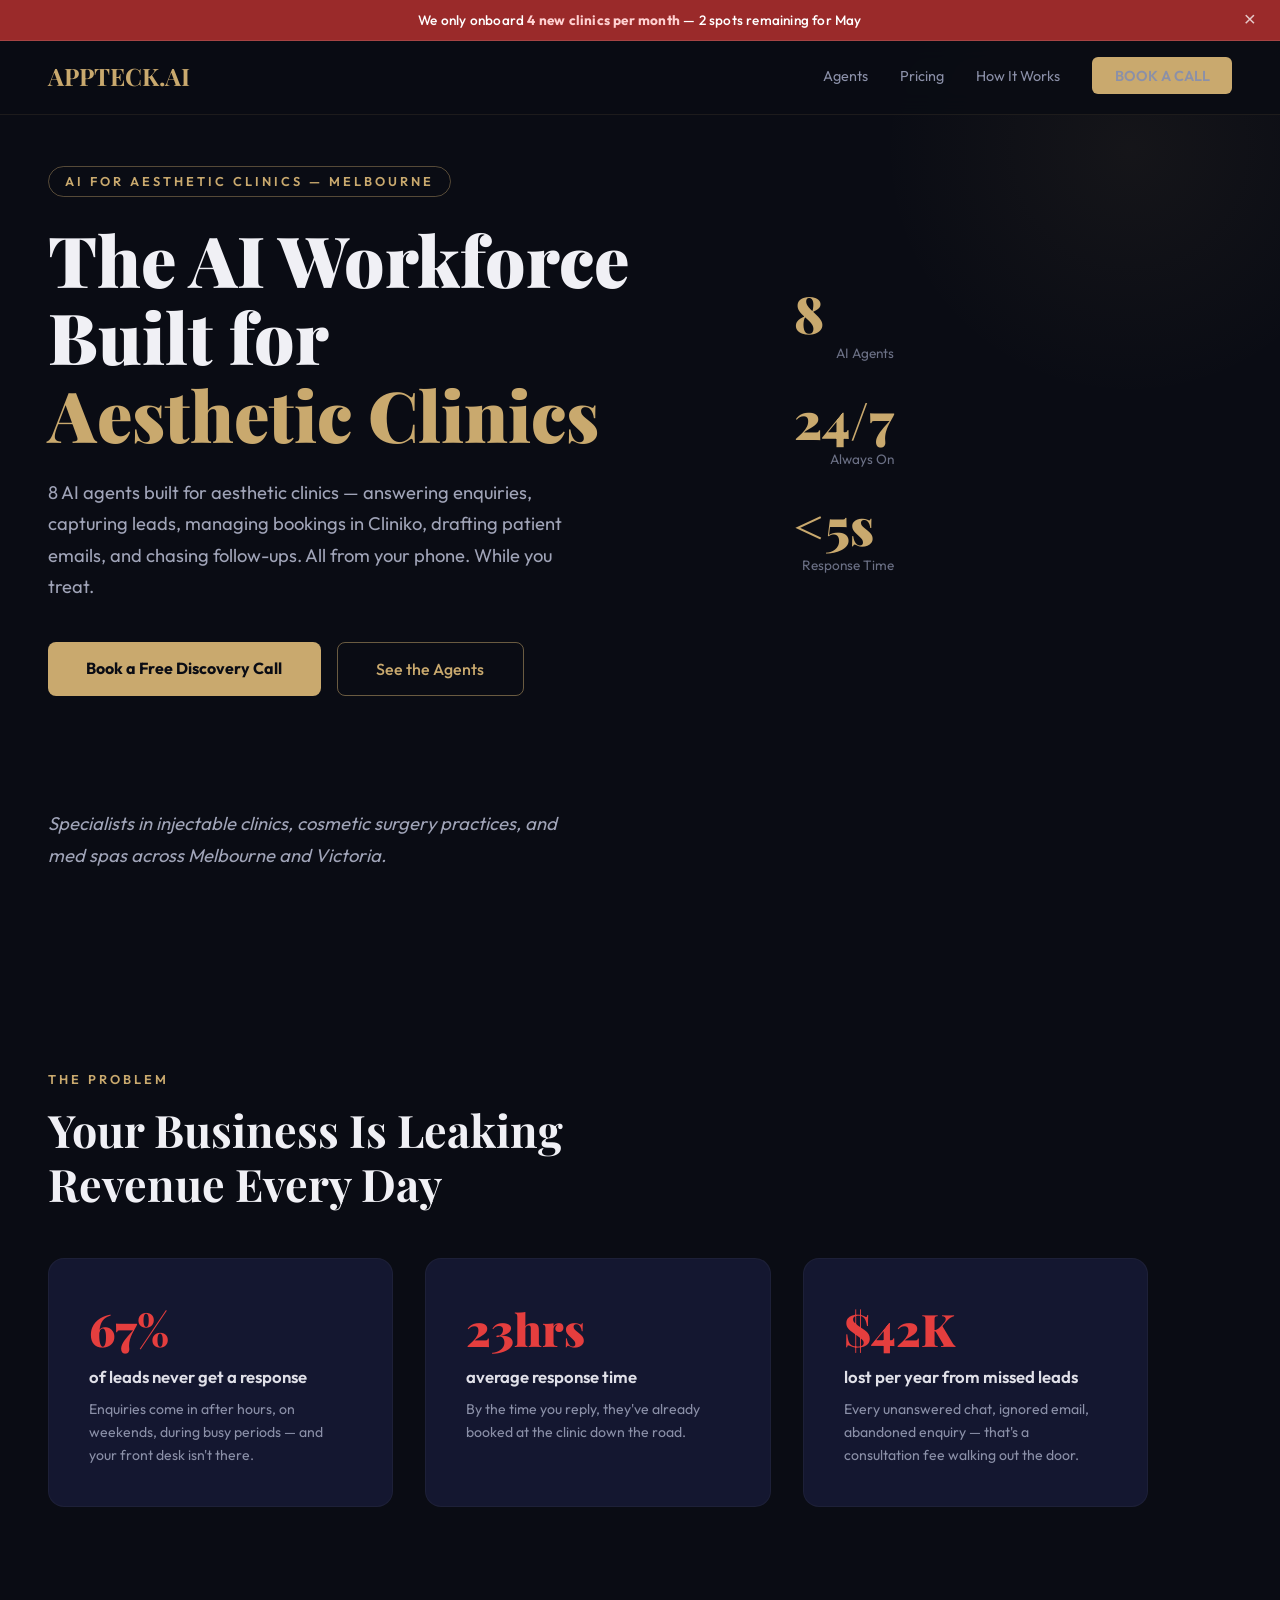
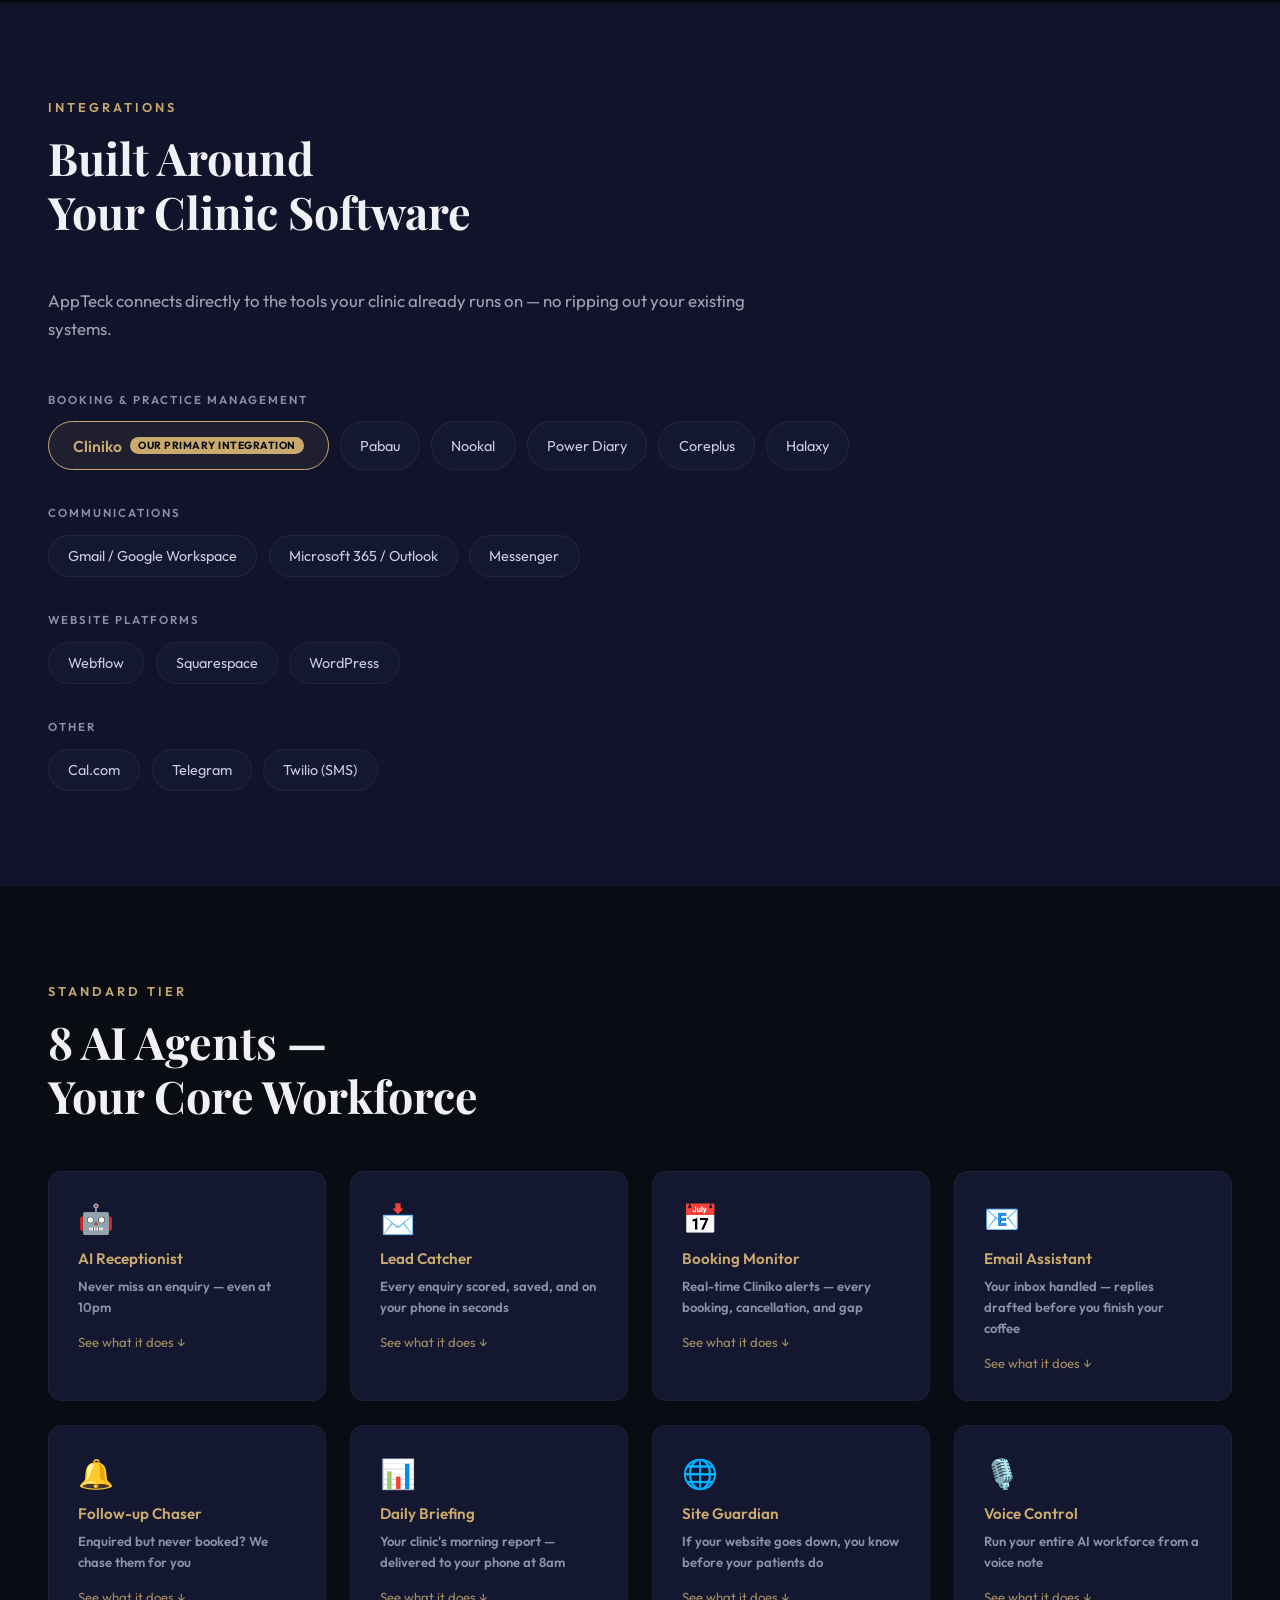
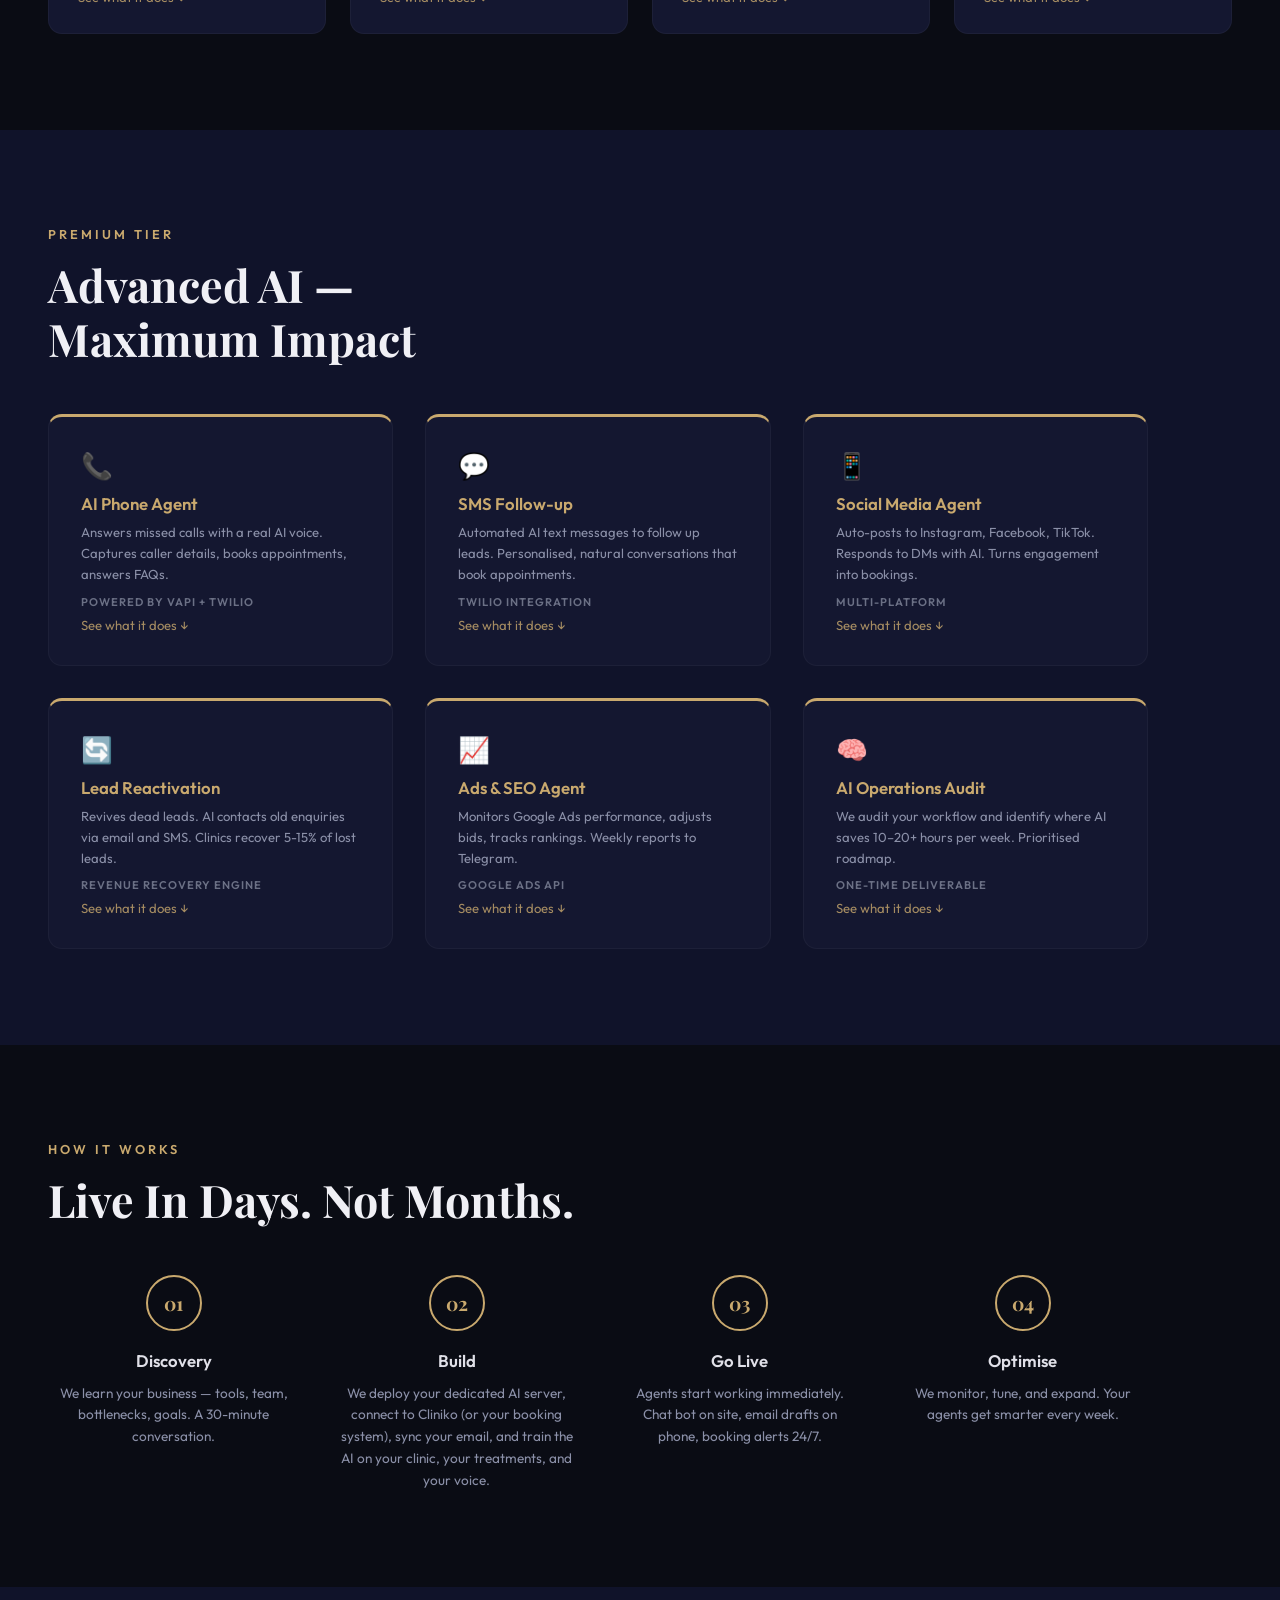
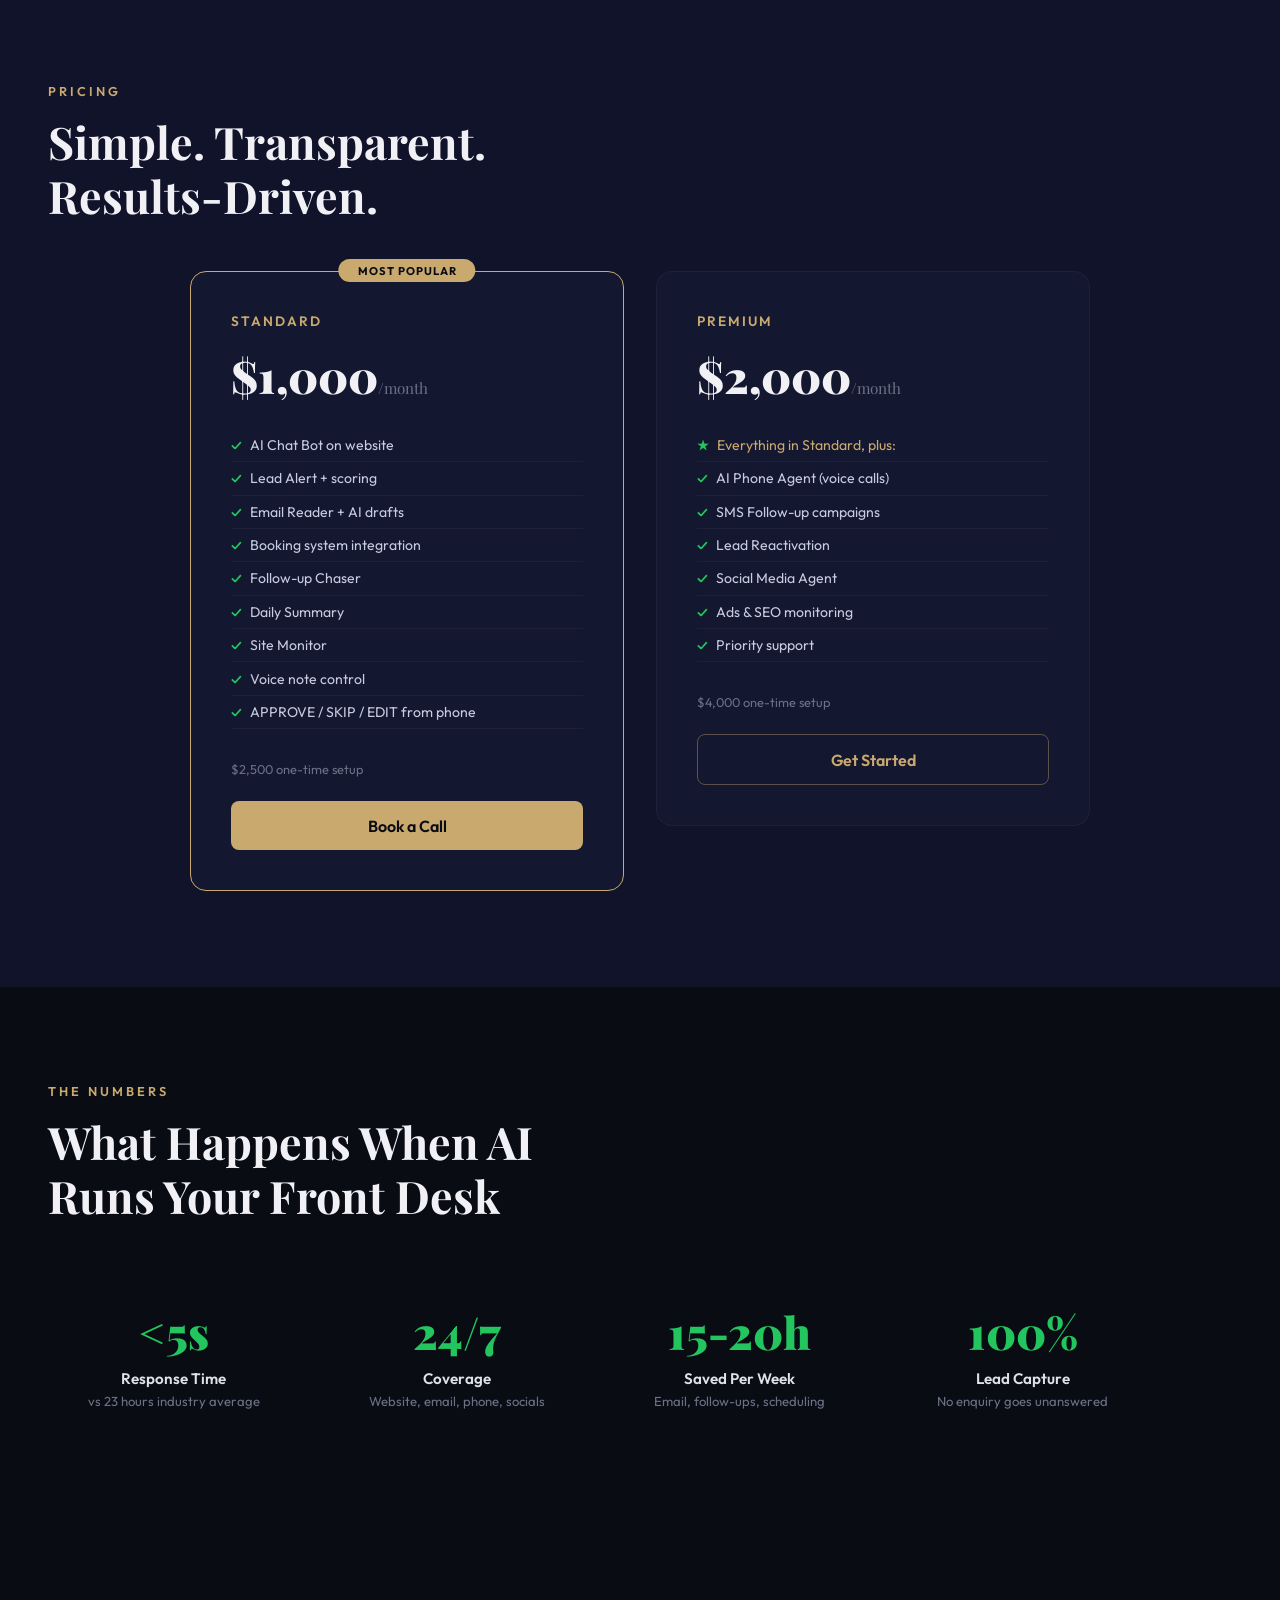
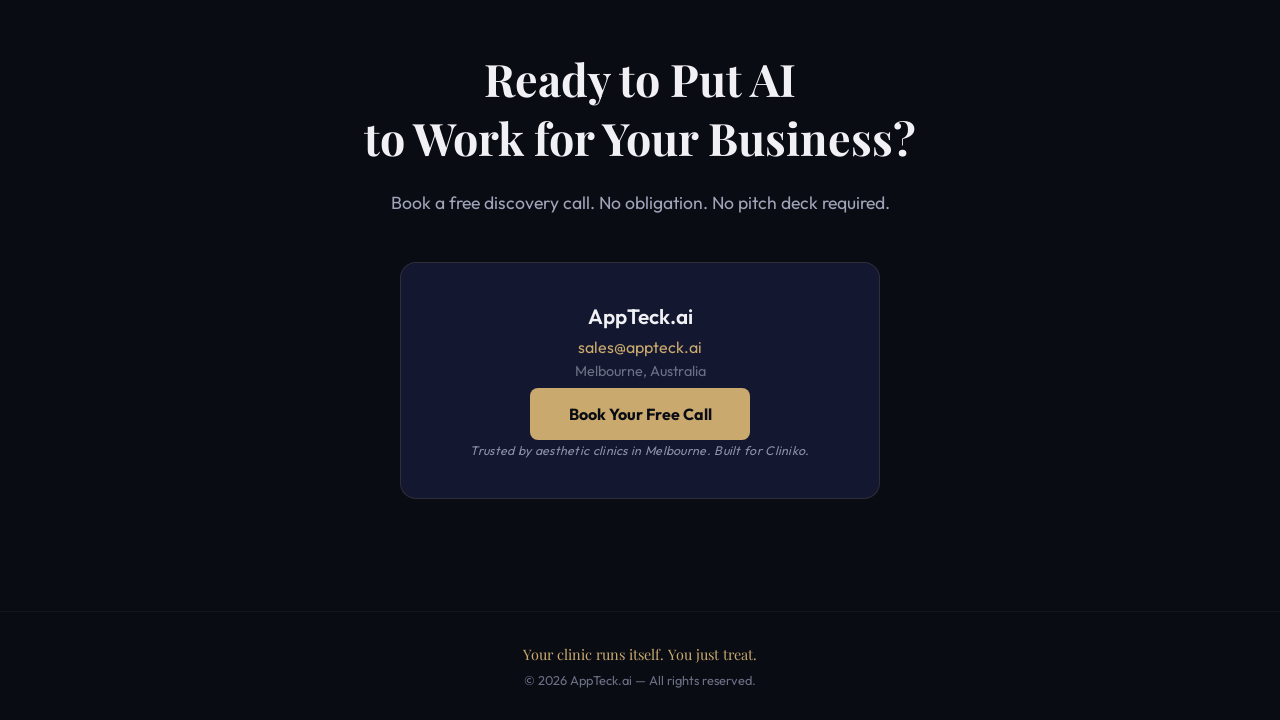
==== commit 514bd03d: "Hide agent card description until expanded on both pages Collapsed cards now show only icon, name, h" ====
--- a/get-started/index.html
+++ b/get-started/index.html
@@ -135,6 +135,8 @@
 .agent-impact{font-style:italic;opacity:.7;margin-top:10px;font-size:.9em}
 .agent-tasks,.agent-impact{display:none;margin-top:8px}
 .ag-card.expanded .agent-tasks,.ag-card.expanded .agent-impact,.pm-card.expanded .agent-tasks,.pm-card.expanded .agent-impact{display:block}
+.ag-card > p:not(.agent-headline):not(.agent-impact){display:none}
+.ag-card.expanded > p:not(.agent-headline):not(.agent-impact){display:block}
 .agent-toggle{background:none;border:none;color:var(--accent,var(--gold,#c9a96e));font-size:.82em;cursor:pointer;padding:8px 0 0 0;display:block;width:100%;text-align:left;opacity:.8;font-family:inherit}
 .agent-toggle:hover{opacity:1}
 @keyframes fu{from{opacity:0;transform:translateY(25px)}to{opacity:1;transform:translateY(0)}}
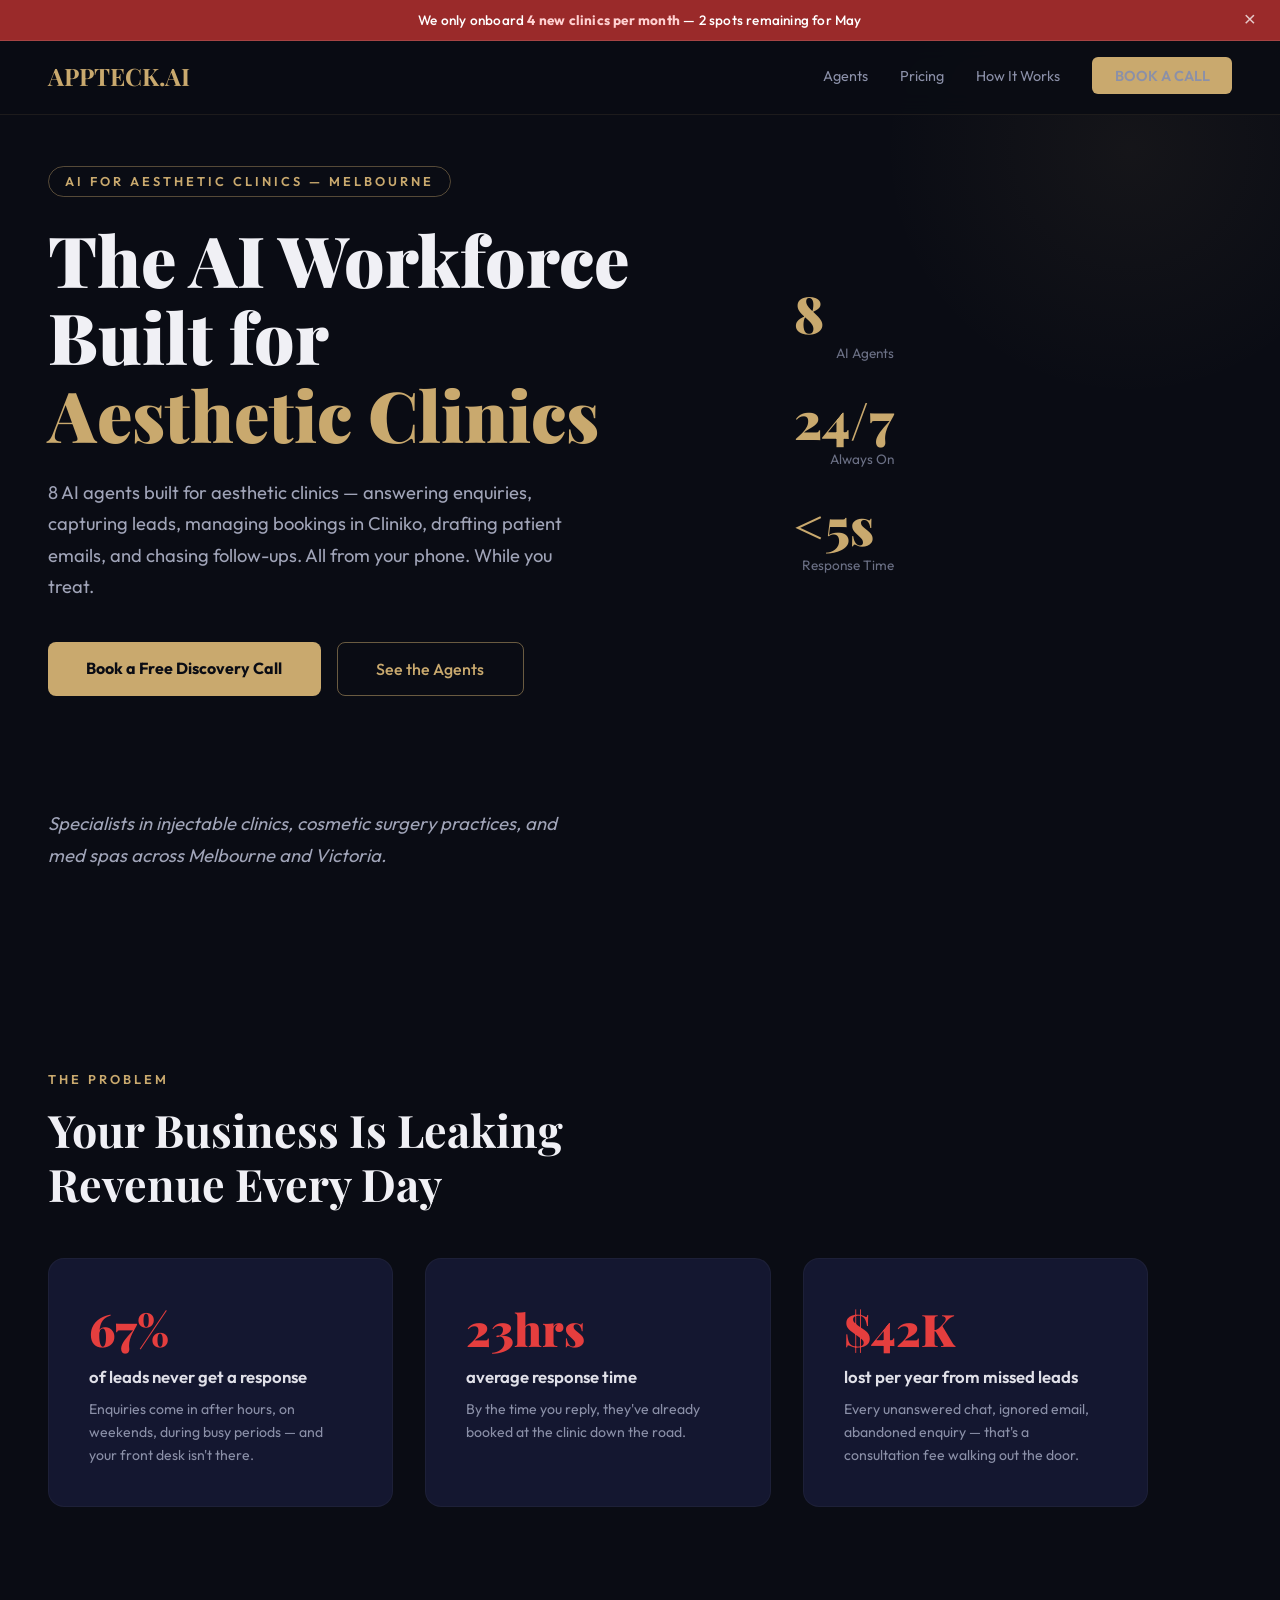
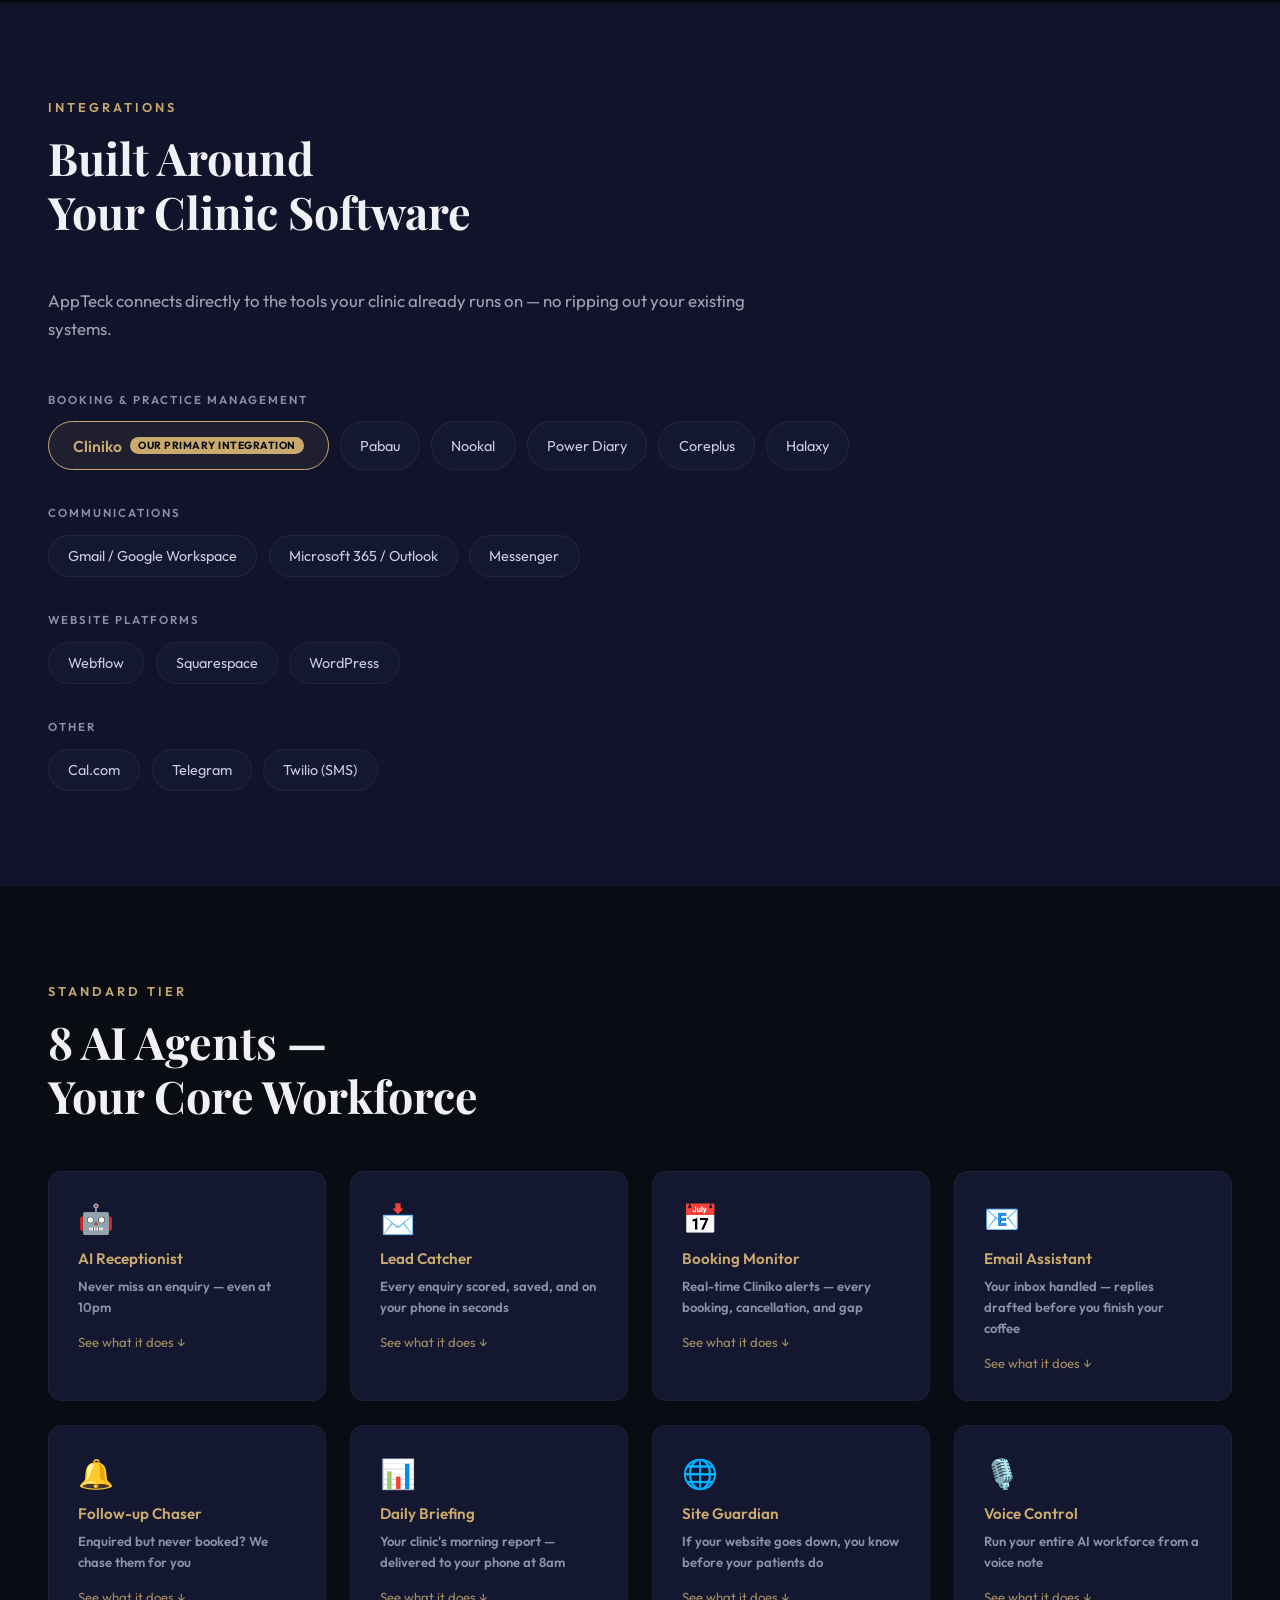
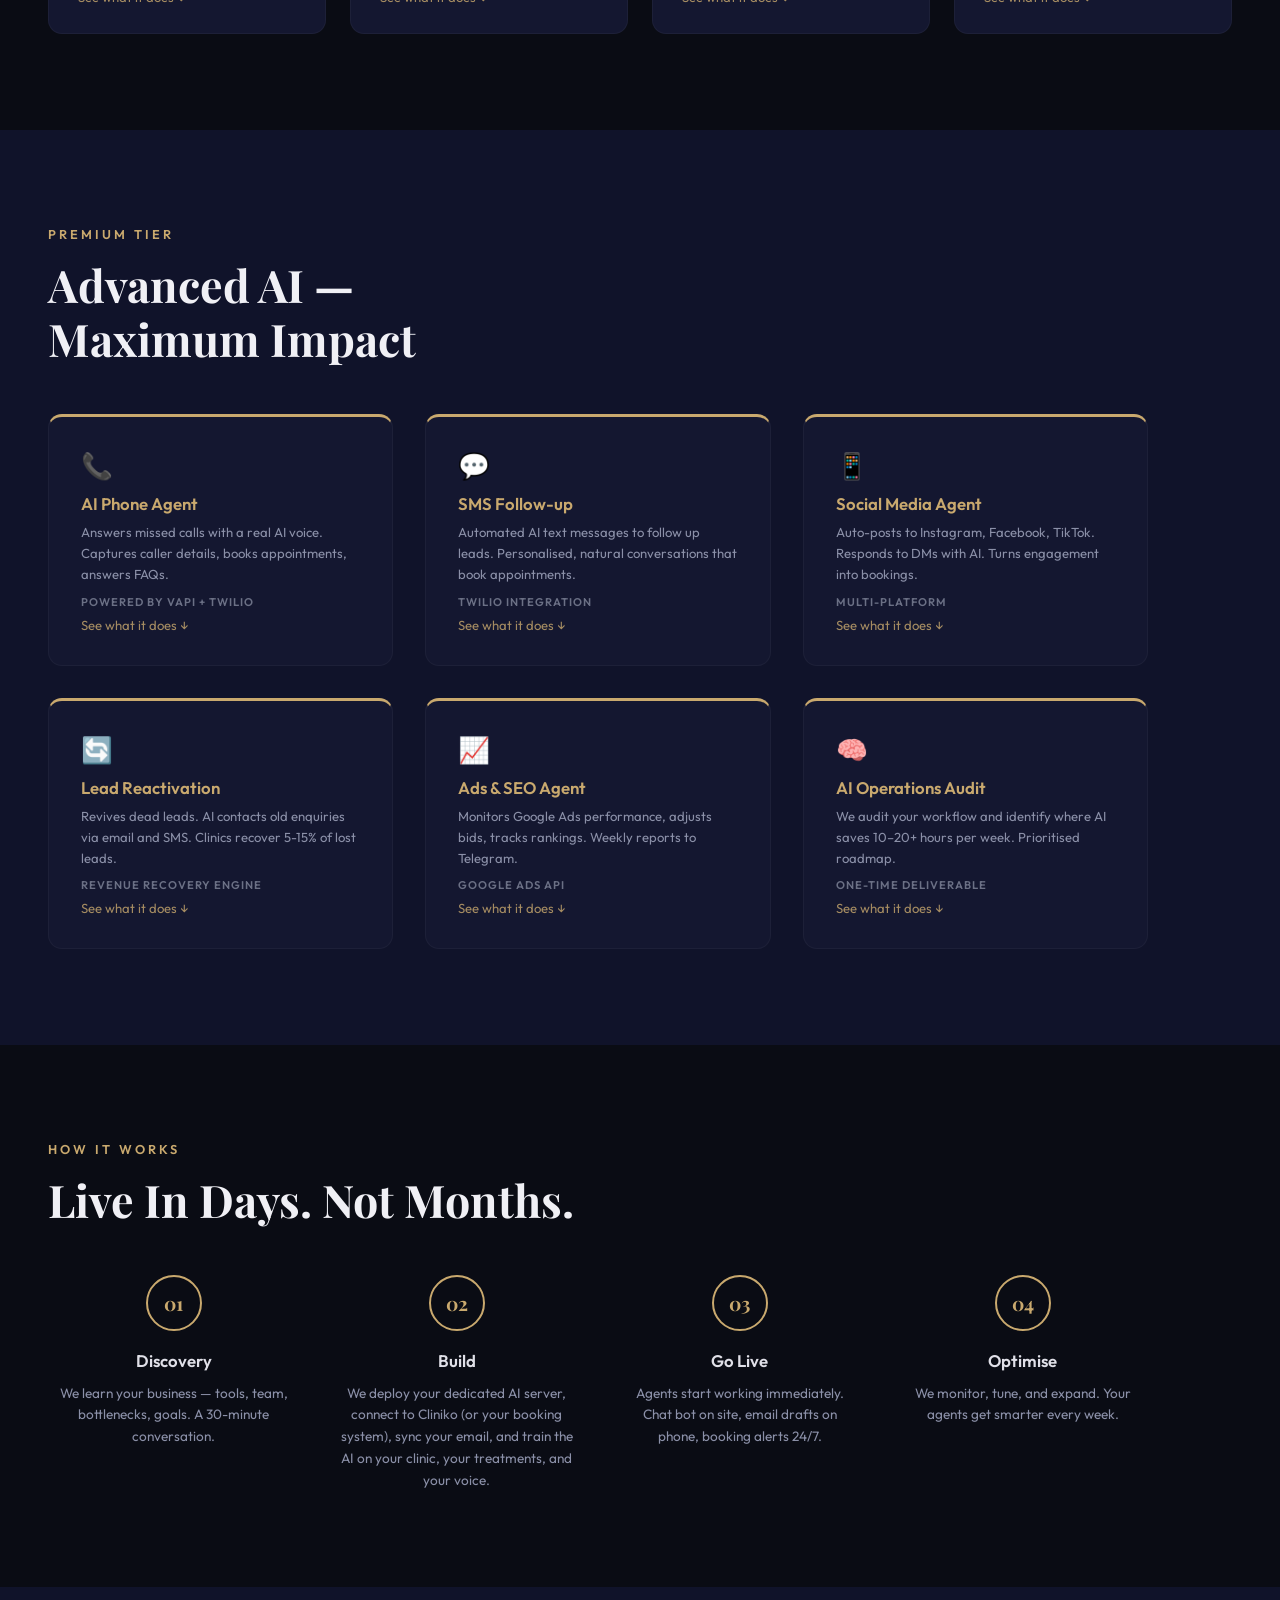
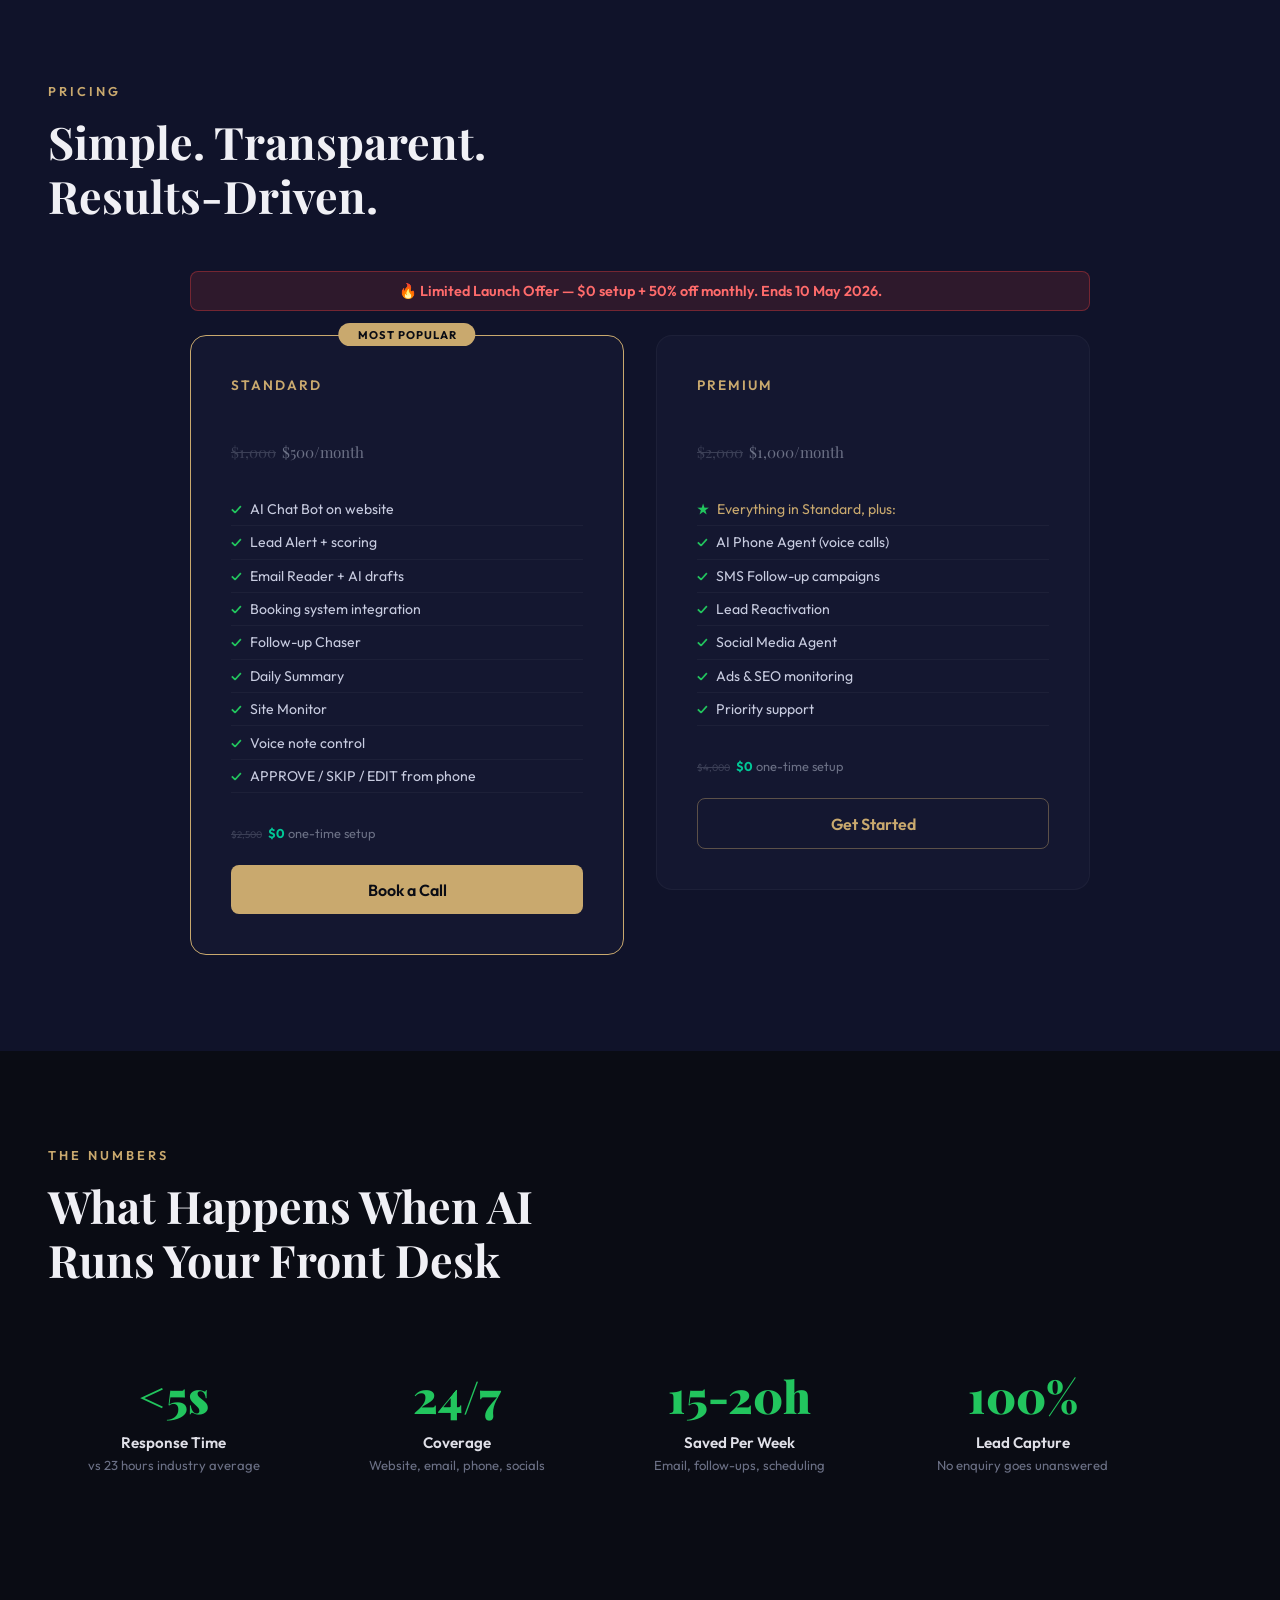
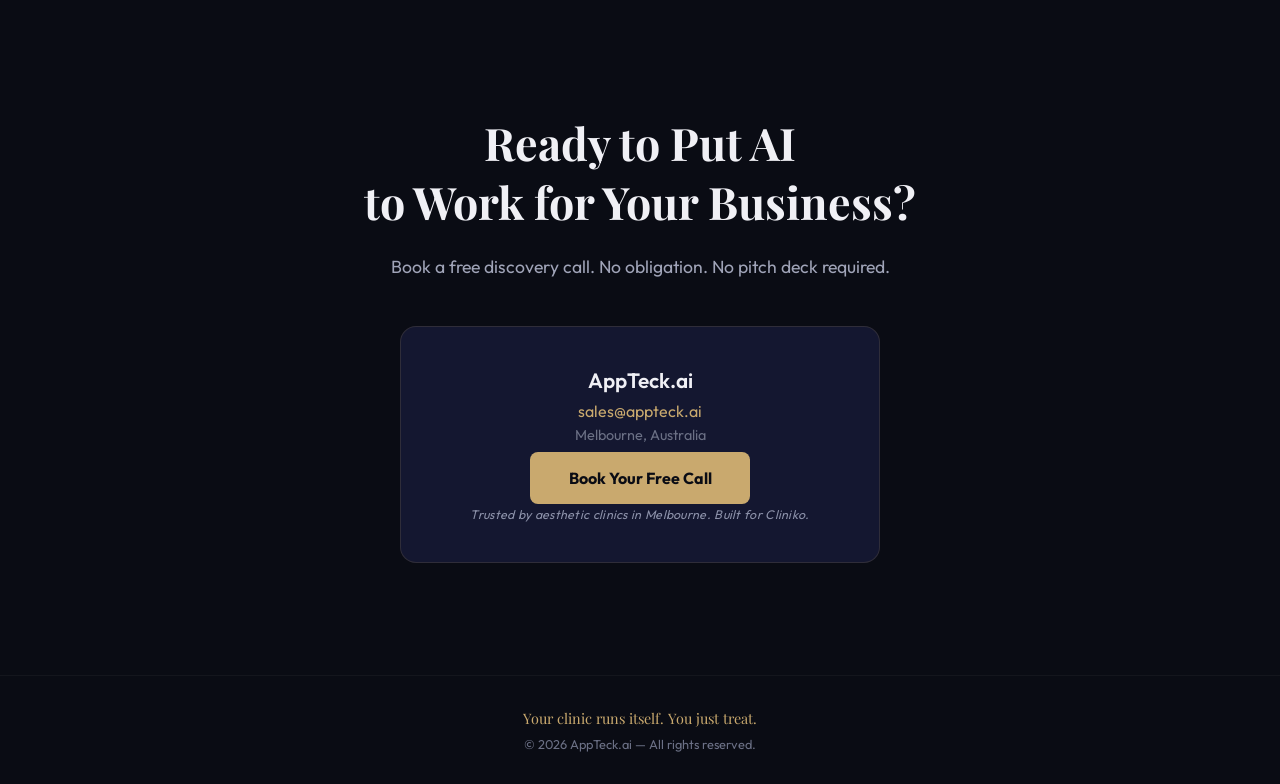
==== commit dac6fd3e: "Add limited launch offer pricing across homepage and /get-started Both pages now show $0 setup and 5" ====
--- a/get-started/index.html
+++ b/get-started/index.html
@@ -137,6 +137,10 @@
 .ag-card.expanded .agent-tasks,.ag-card.expanded .agent-impact,.pm-card.expanded .agent-tasks,.pm-card.expanded .agent-impact{display:block}
 .ag-card > p:not(.agent-headline):not(.agent-impact){display:none}
 .ag-card.expanded > p:not(.agent-headline):not(.agent-impact){display:block}
+.pricing-urgency{text-align:center;background:rgba(220,60,60,0.15);border:1px solid rgba(220,60,60,0.4);color:#ff6b6b;padding:10px 20px;border-radius:8px;font-size:.9em;font-weight:600;margin-bottom:24px;max-width:900px;margin-left:auto;margin-right:auto}
+.price-old{text-decoration:line-through;opacity:.45;font-size:.75em;margin-right:6px}
+.price-new{color:#00c896;font-weight:700}
+.setup-free{color:#00c896;font-weight:700}
 .agent-toggle{background:none;border:none;color:var(--accent,var(--gold,#c9a96e));font-size:.82em;cursor:pointer;padding:8px 0 0 0;display:block;width:100%;text-align:left;opacity:.8;font-family:inherit}
 .agent-toggle:hover{opacity:1}
 @keyframes fu{from{opacity:0;transform:translateY(25px)}to{opacity:1;transform:translateY(0)}}
@@ -505,10 +509,11 @@
 <section class="sec sec-alt" id="pricing">
   <div class="stag rv">Pricing</div>
   <h2 class="stitle rv">Simple. Transparent.<br>Results-Driven.</h2>
+  <div class="pricing-urgency rv">🔥 Limited Launch Offer — $0 setup + 50% off monthly. Ends 10 May 2026.</div>
   <div class="pr-grid">
     <div class="pr-card ft rv">
       <div class="pr-tier">Standard</div>
-      <div class="pr-amt">$1,000<span>/month</span></div>
+      <div class="pr-amt"><span class="price-old">$1,000</span><span class="price-new">$500</span><span>/month</span></div>
       <ul class="pr-feat">
         <li>AI Chat Bot on website</li>
         <li>Lead Alert + scoring</li>
@@ -520,12 +525,12 @@
         <li>Voice note control</li>
         <li>APPROVE / SKIP / EDIT from phone</li>
       </ul>
-      <div class="pr-setup">$2,500 one-time setup</div>
+      <div class="pr-setup"><span class="price-old">$2,500</span><span class="setup-free">$0</span> one-time setup</div>
       <a href="#book" class="pr-cta p">Book a Call</a>
     </div>
     <div class="pr-card rv">
       <div class="pr-tier">Premium</div>
-      <div class="pr-amt">$2,000<span>/month</span></div>
+      <div class="pr-amt"><span class="price-old">$2,000</span><span class="price-new">$1,000</span><span>/month</span></div>
       <ul class="pr-feat">
         <li class="hl">Everything in Standard, plus:</li>
         <li>AI Phone Agent (voice calls)</li>
@@ -535,7 +540,7 @@
         <li>Ads & SEO monitoring</li>
         <li>Priority support</li>
       </ul>
-      <div class="pr-setup">$4,000 one-time setup</div>
+      <div class="pr-setup"><span class="price-old">$4,000</span><span class="setup-free">$0</span> one-time setup</div>
       <a href="#book" class="pr-cta o">Get Started</a>
     </div>
   </div>
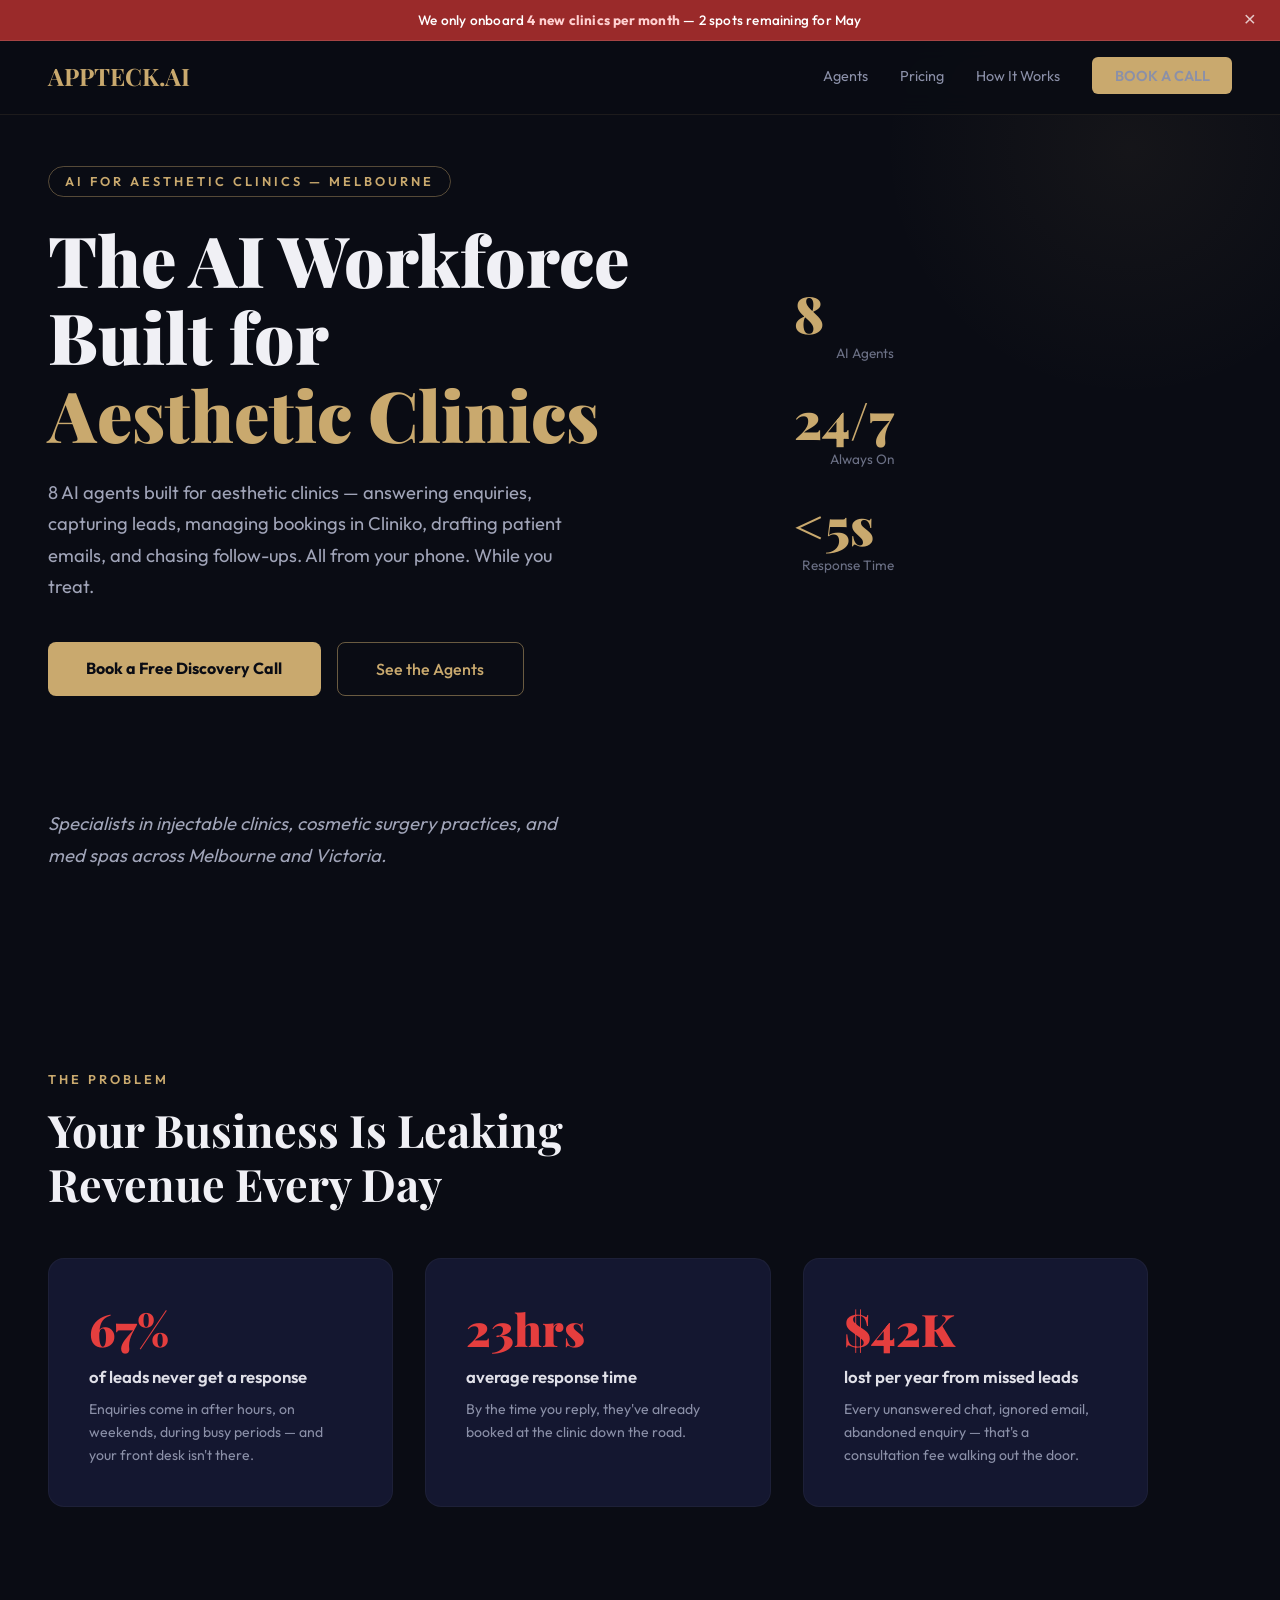
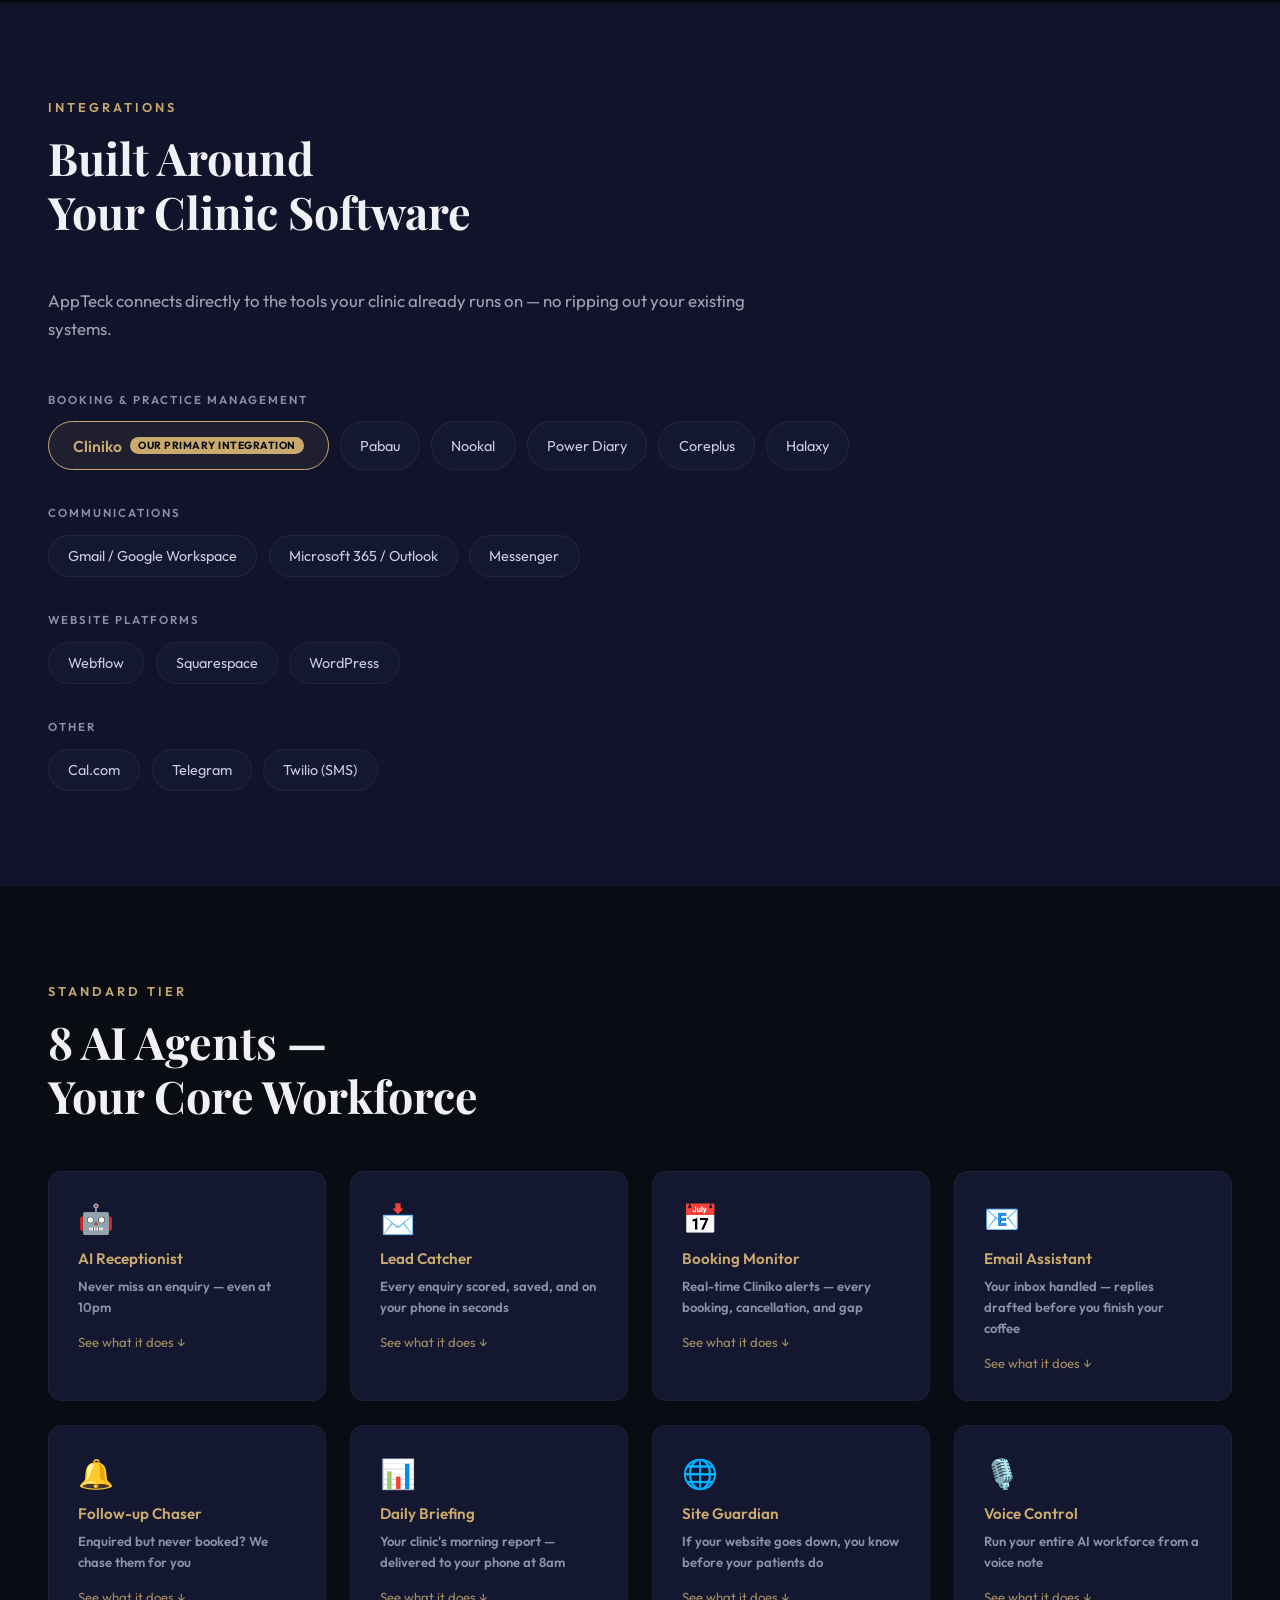
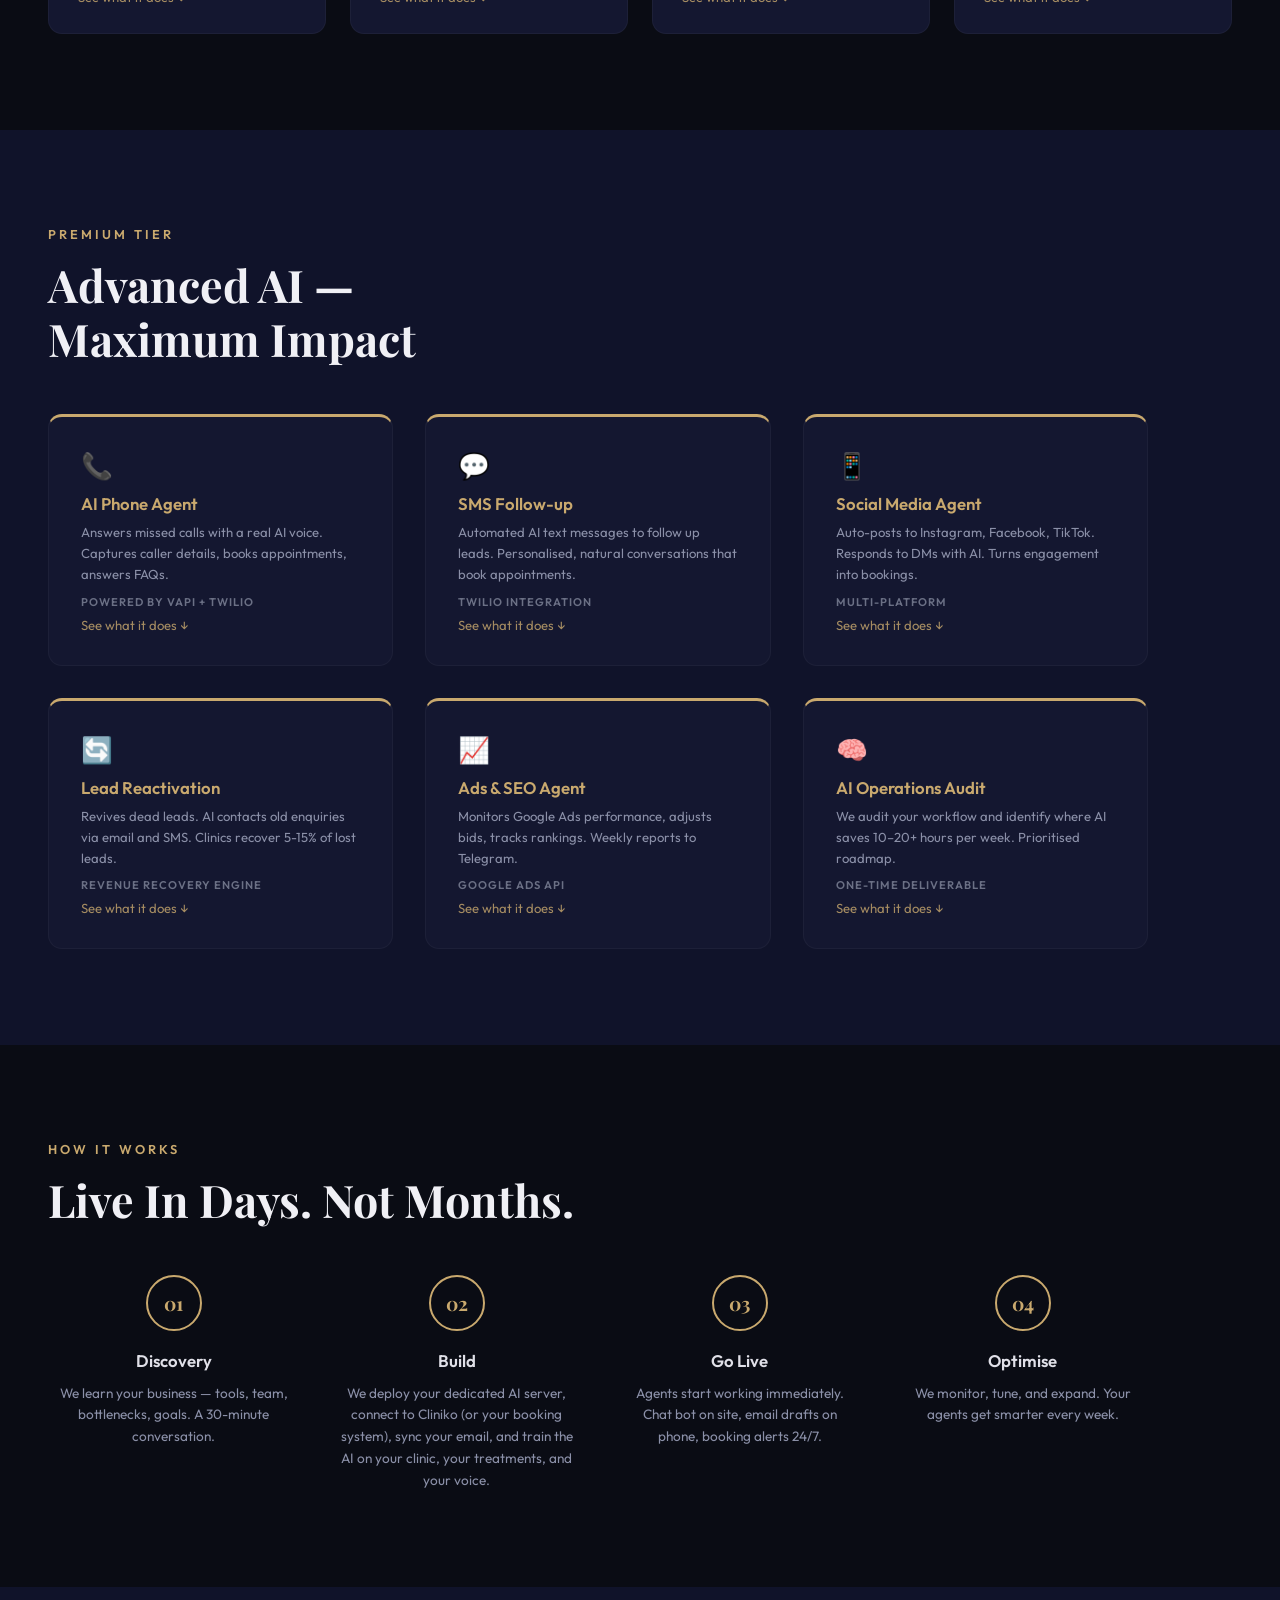
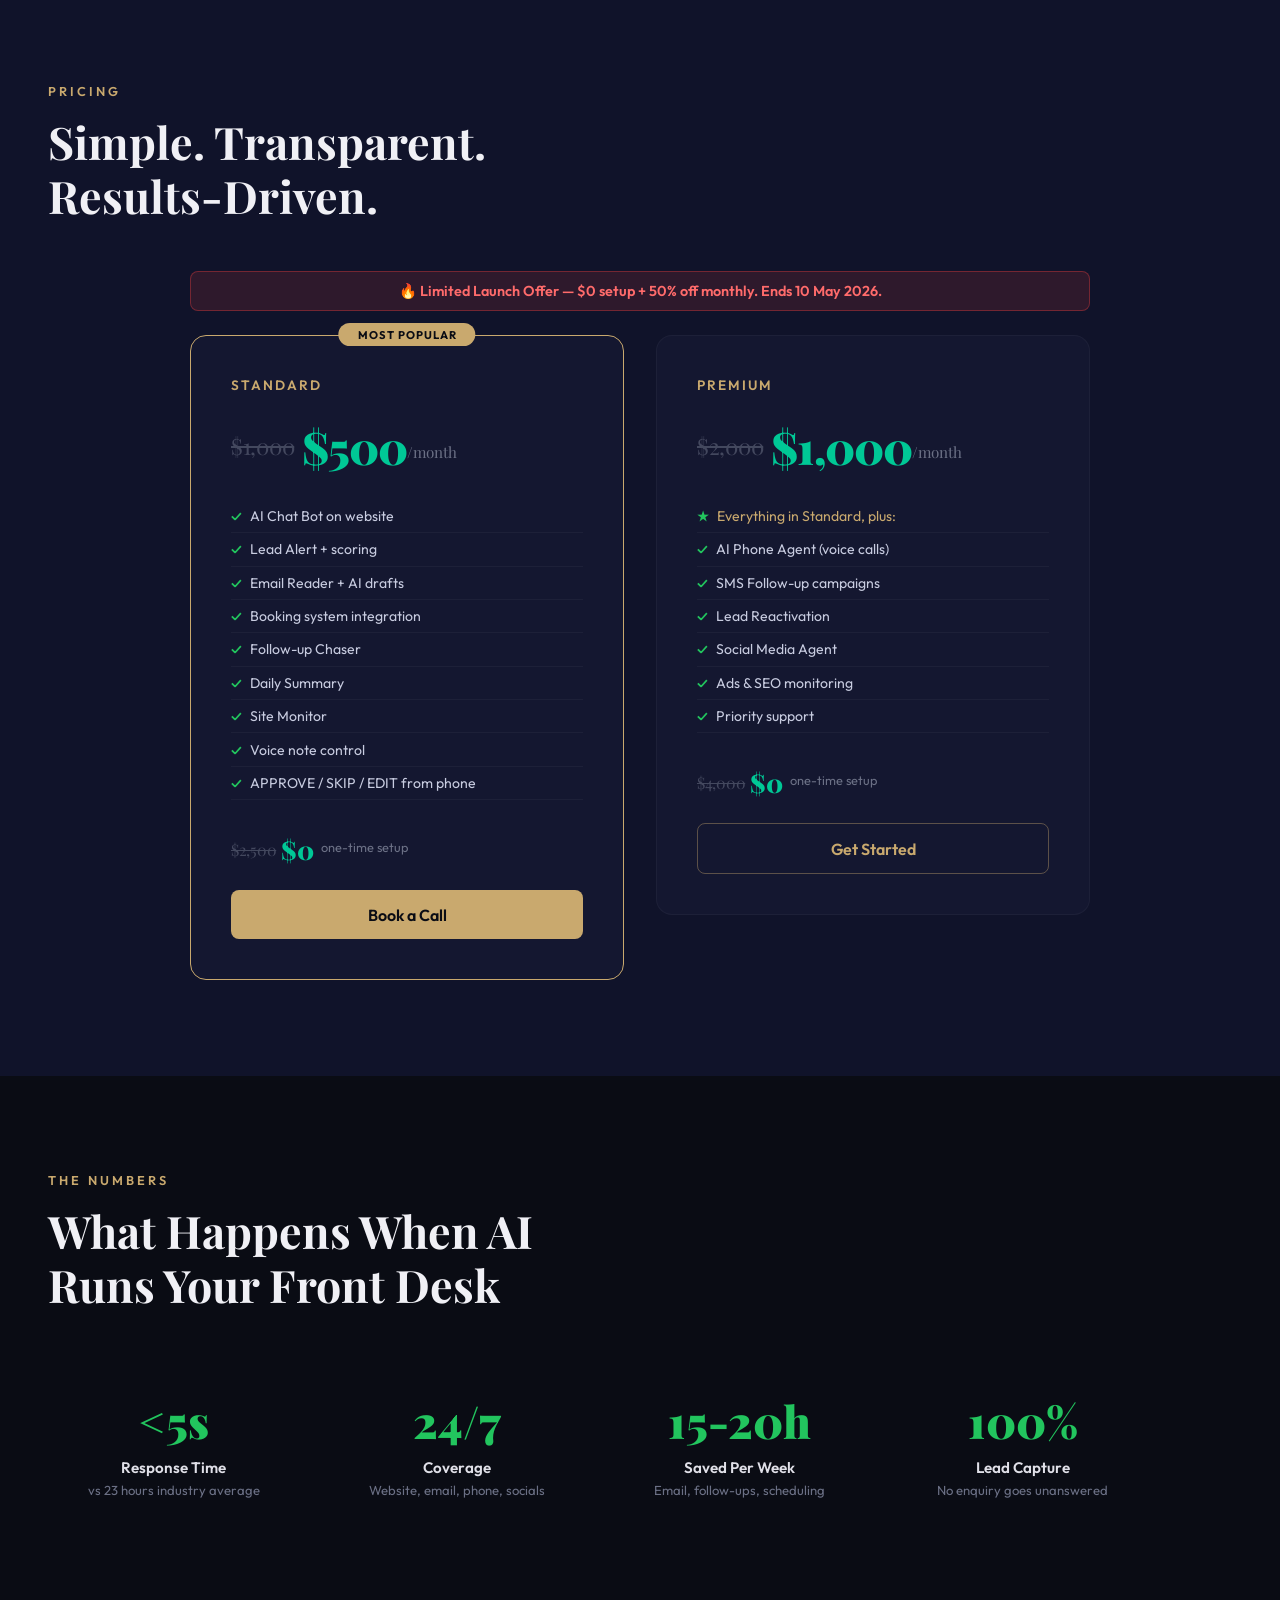
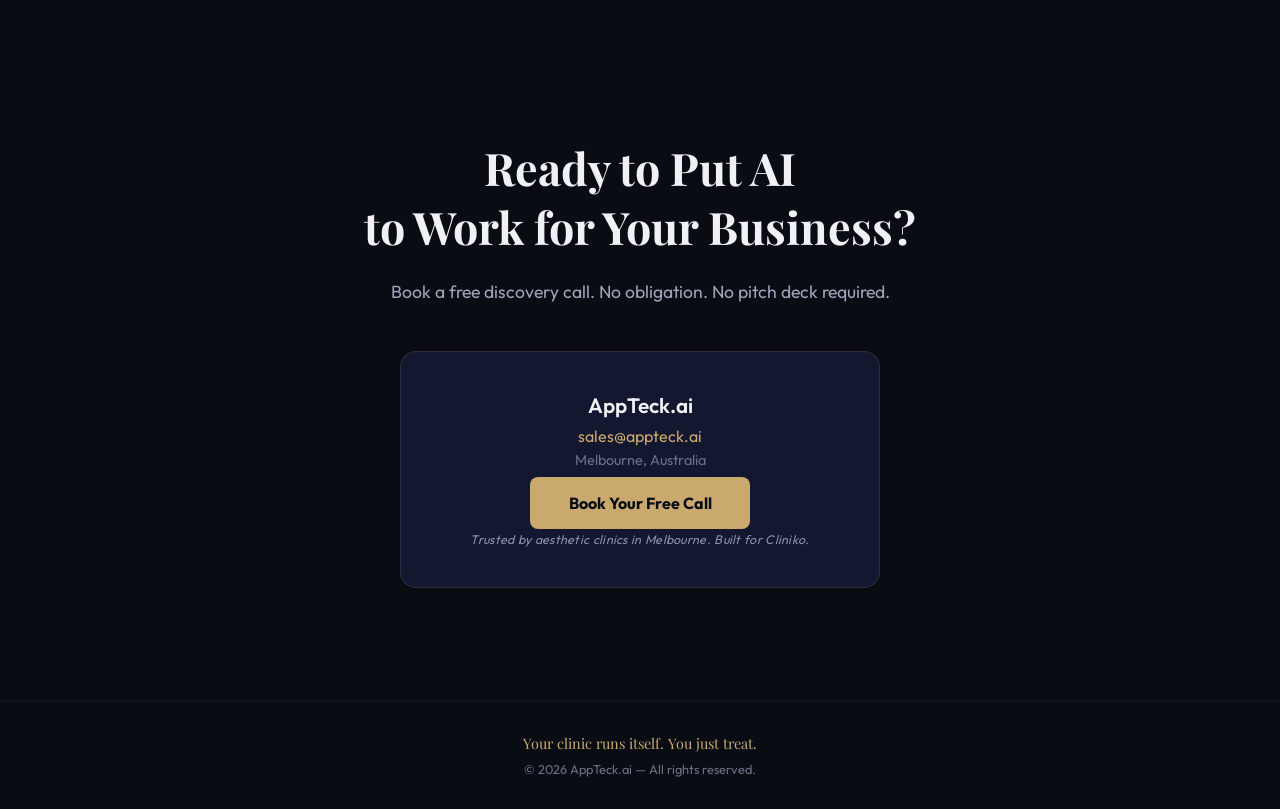
==== commit 79d2c260: "Make launch prices on /get-started big and green to match homepage The .pr-amt span and .pr-setup co" ====
--- a/get-started/index.html
+++ b/get-started/index.html
@@ -141,6 +141,10 @@
 .price-old{text-decoration:line-through;opacity:.45;font-size:.75em;margin-right:6px}
 .price-new{color:#00c896;font-weight:700}
 .setup-free{color:#00c896;font-weight:700}
+.pr-amt .price-old{font-family:'Playfair Display',serif;font-size:1.4rem;font-weight:400;color:#6b7085;text-decoration:line-through;opacity:.55;margin-right:.5rem;letter-spacing:-.3px;vertical-align:middle}
+.pr-amt .price-new{font-family:'Playfair Display',serif;font-size:2.8rem;font-weight:900;color:#00c896;letter-spacing:-1px;vertical-align:middle}
+.pr-setup .price-old{font-family:'Playfair Display',serif;font-size:1rem;font-weight:400;text-decoration:line-through;opacity:.55;color:#6b7085;letter-spacing:-.3px;margin-right:.3rem;vertical-align:middle}
+.pr-setup .setup-free{font-family:'Playfair Display',serif;font-size:1.6rem;font-weight:900;color:#00c896;letter-spacing:-.5px;margin-right:.3rem;vertical-align:middle}
 .agent-toggle{background:none;border:none;color:var(--accent,var(--gold,#c9a96e));font-size:.82em;cursor:pointer;padding:8px 0 0 0;display:block;width:100%;text-align:left;opacity:.8;font-family:inherit}
 .agent-toggle:hover{opacity:1}
 @keyframes fu{from{opacity:0;transform:translateY(25px)}to{opacity:1;transform:translateY(0)}}
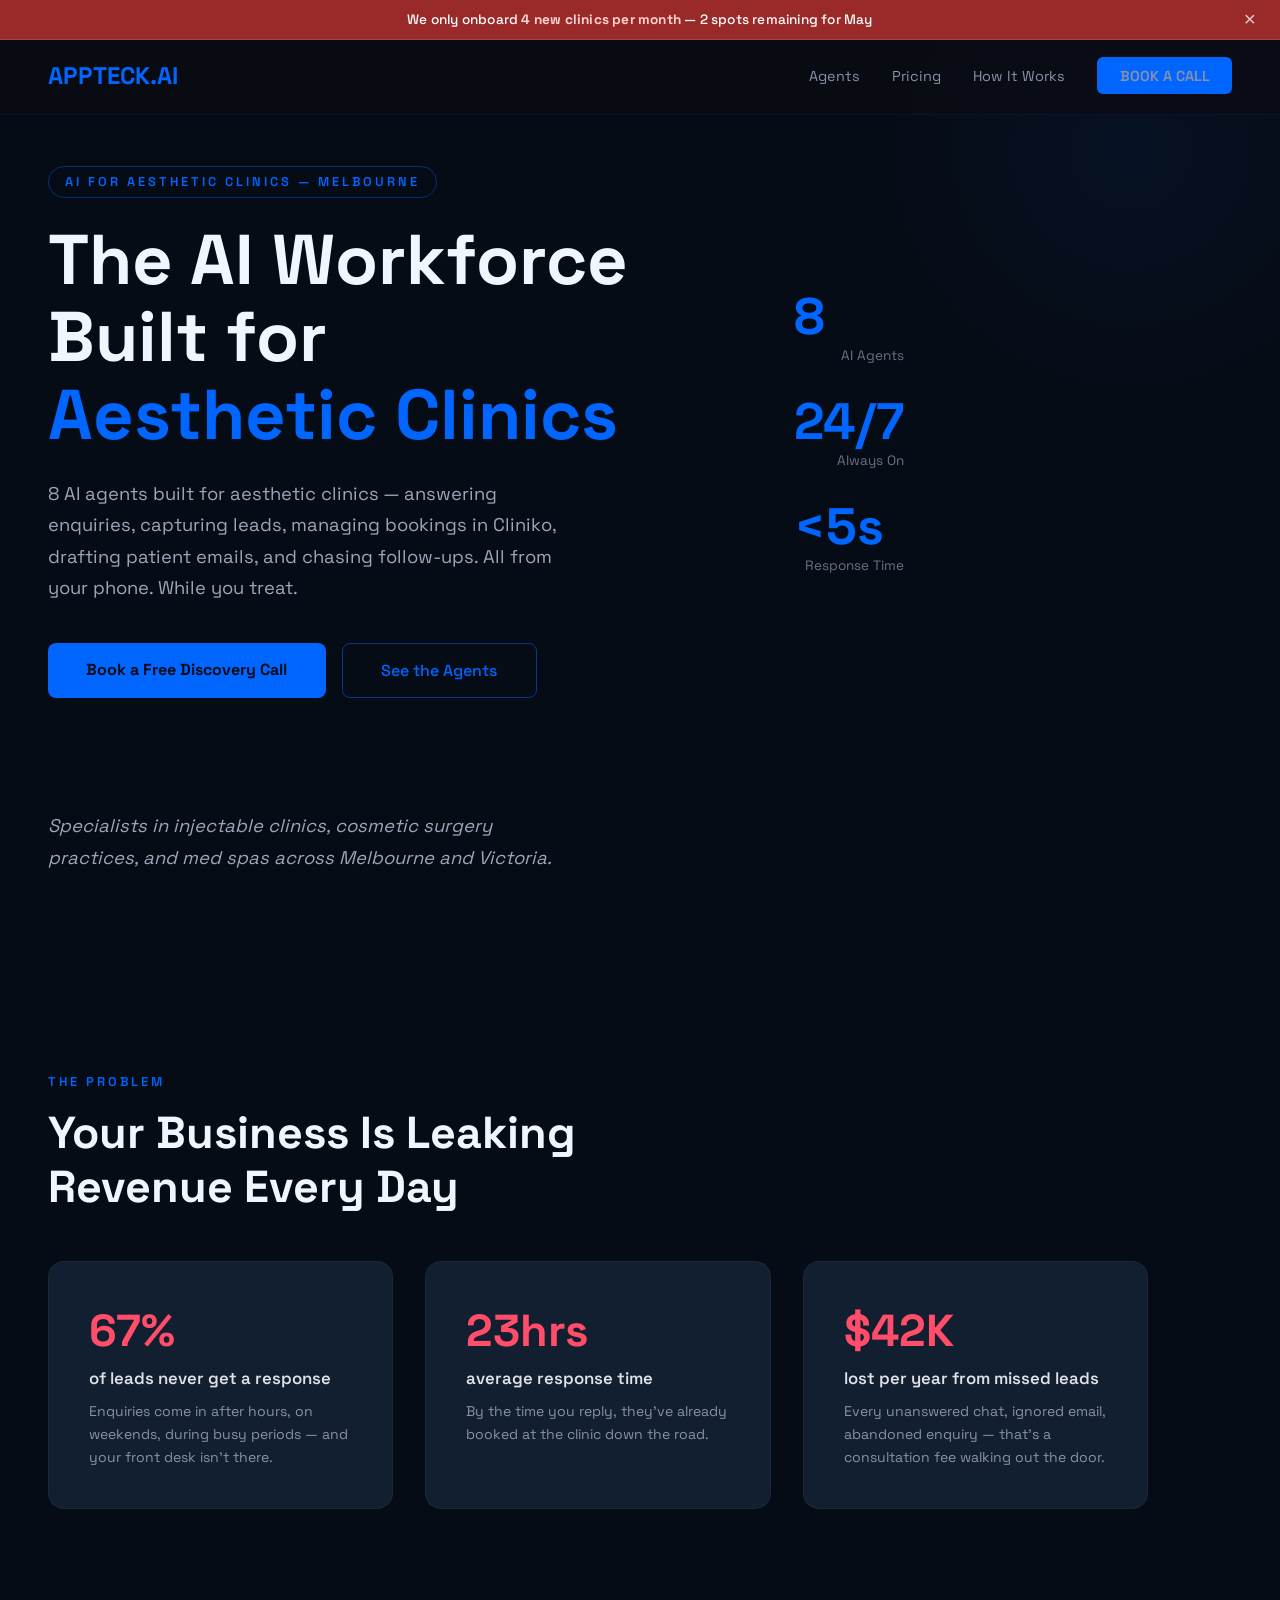
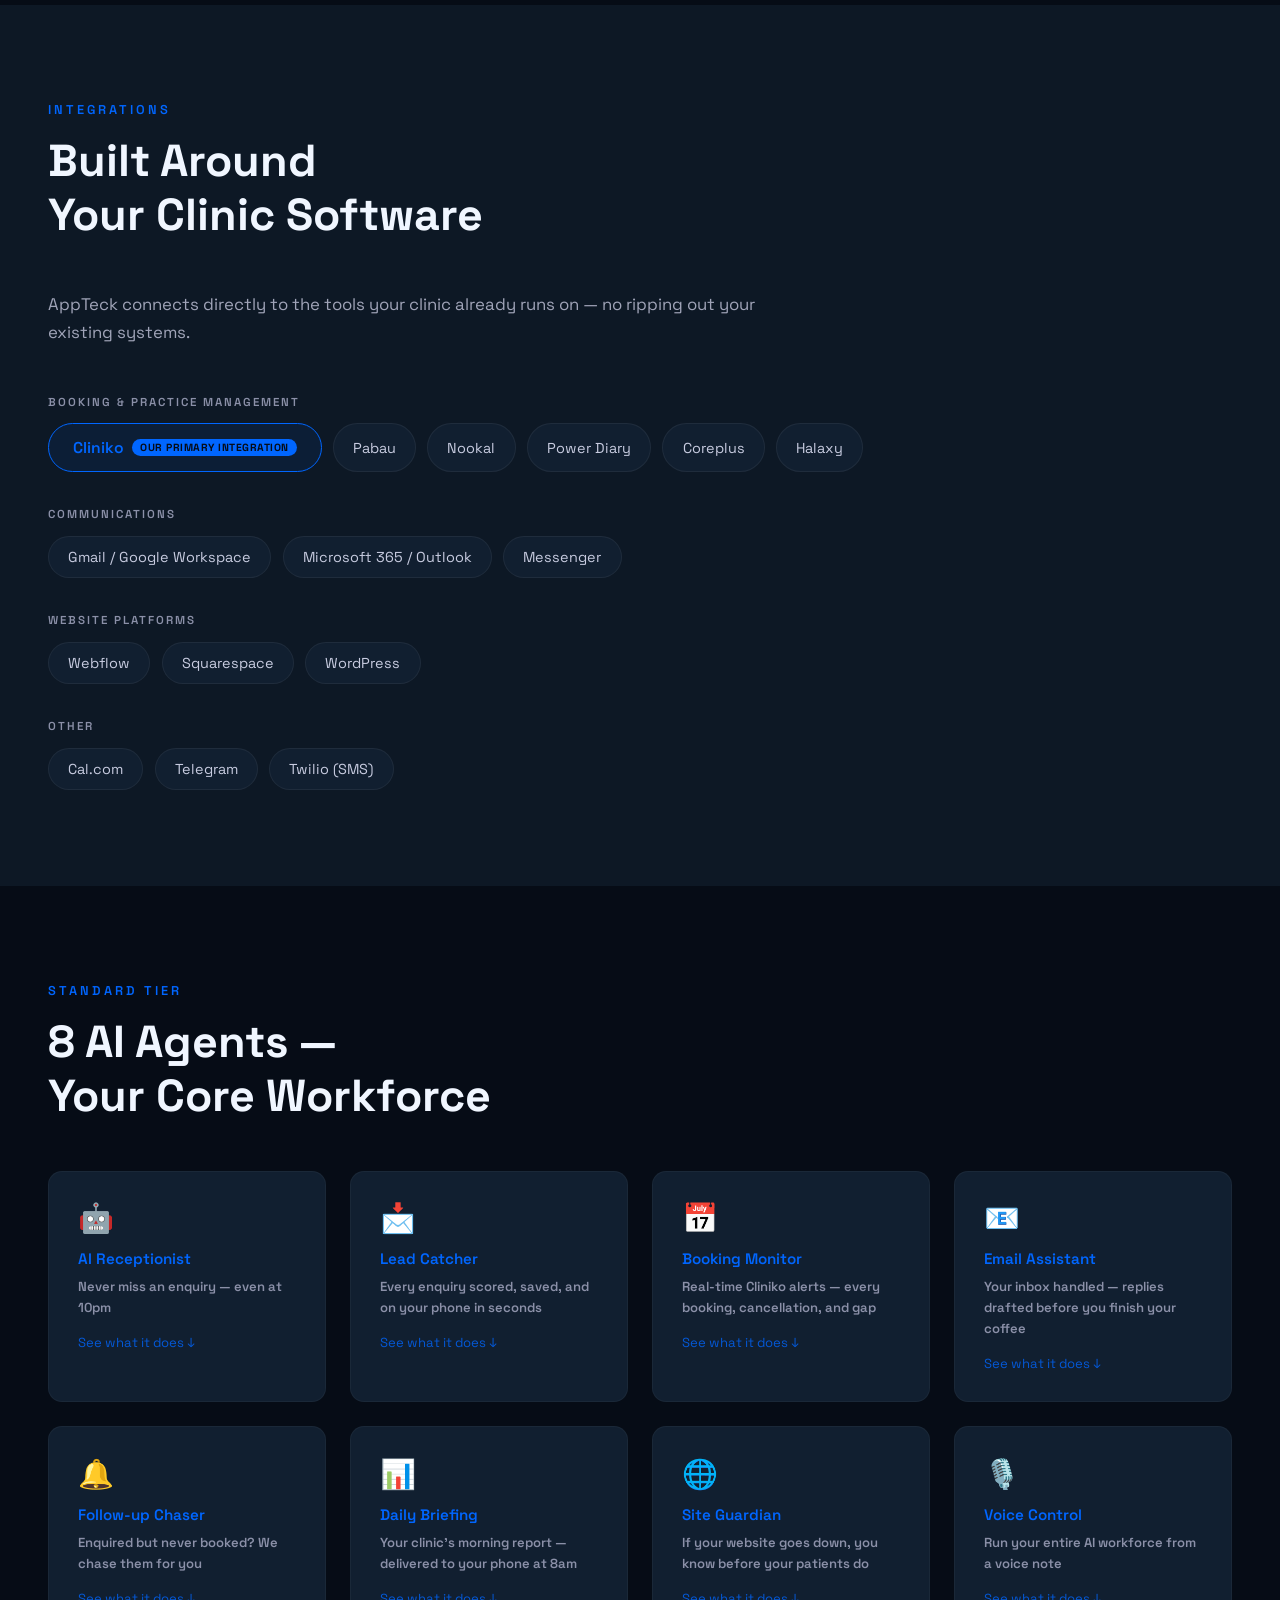
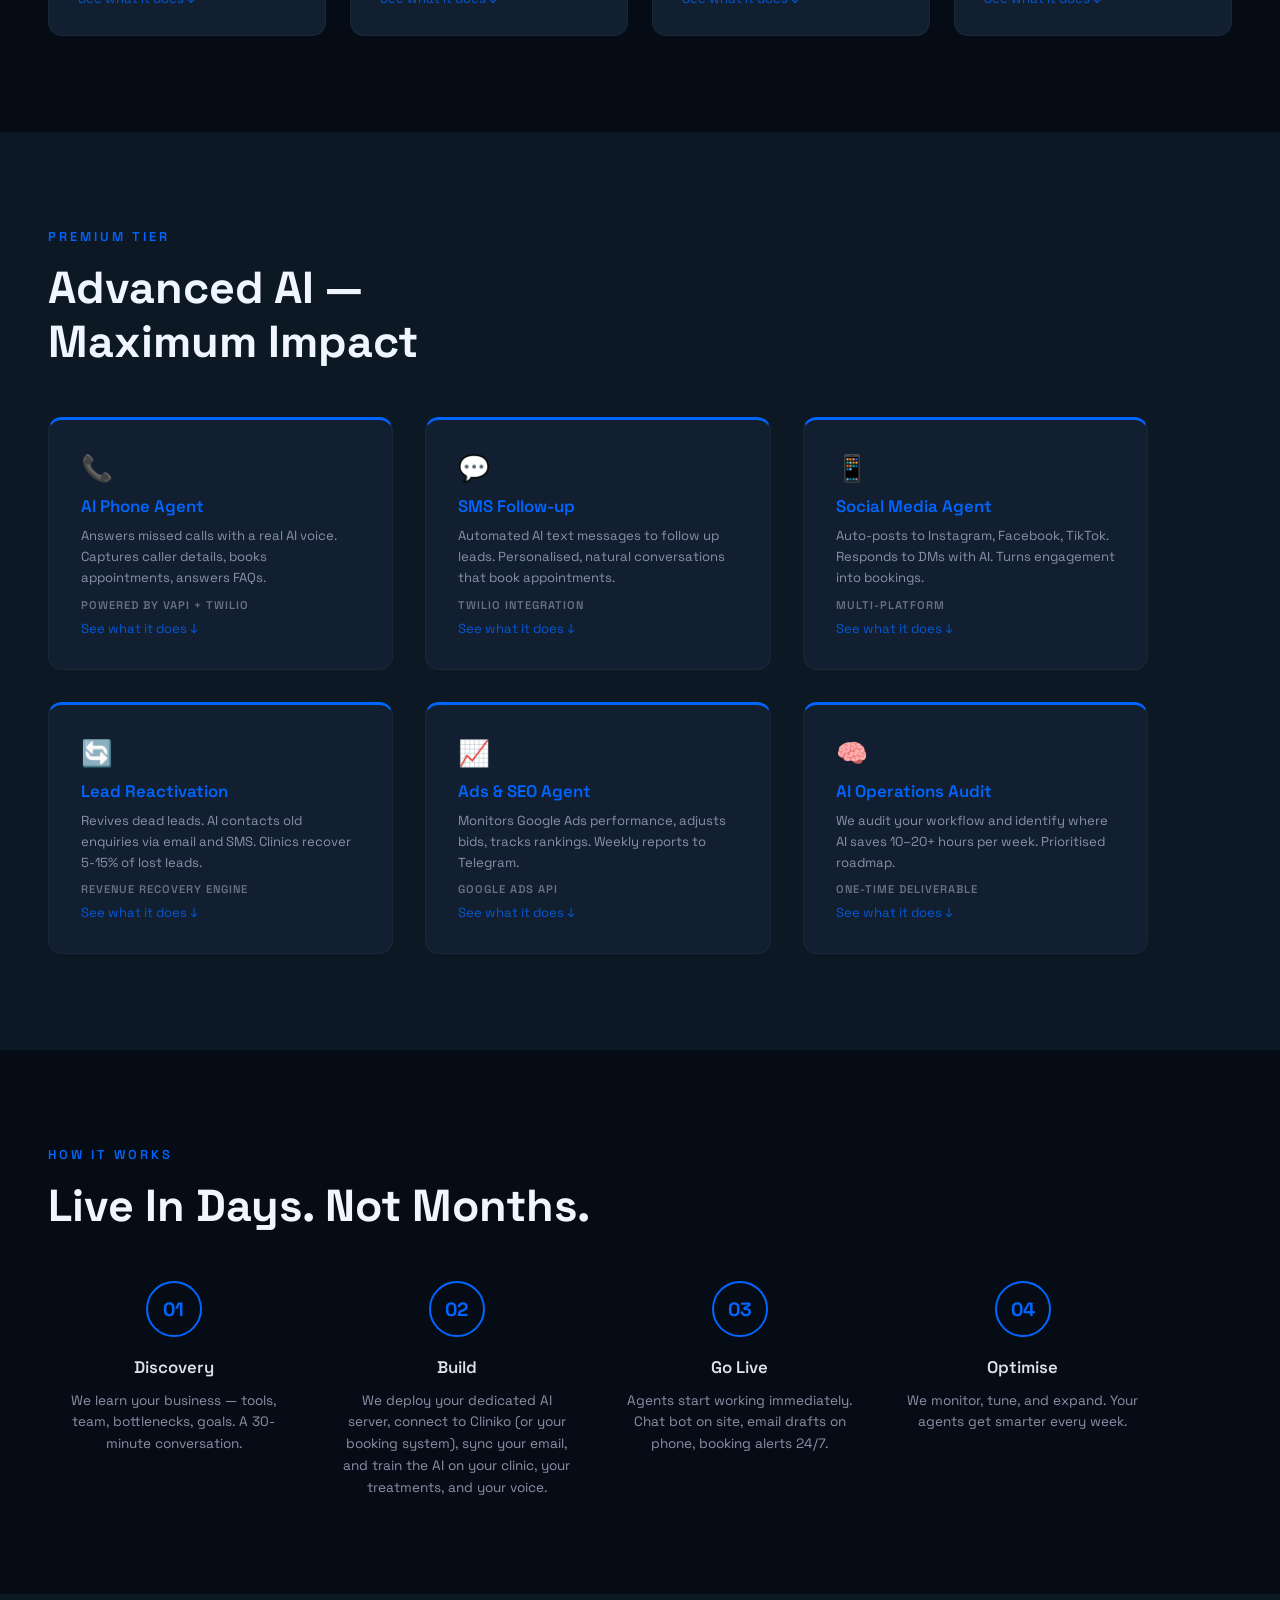
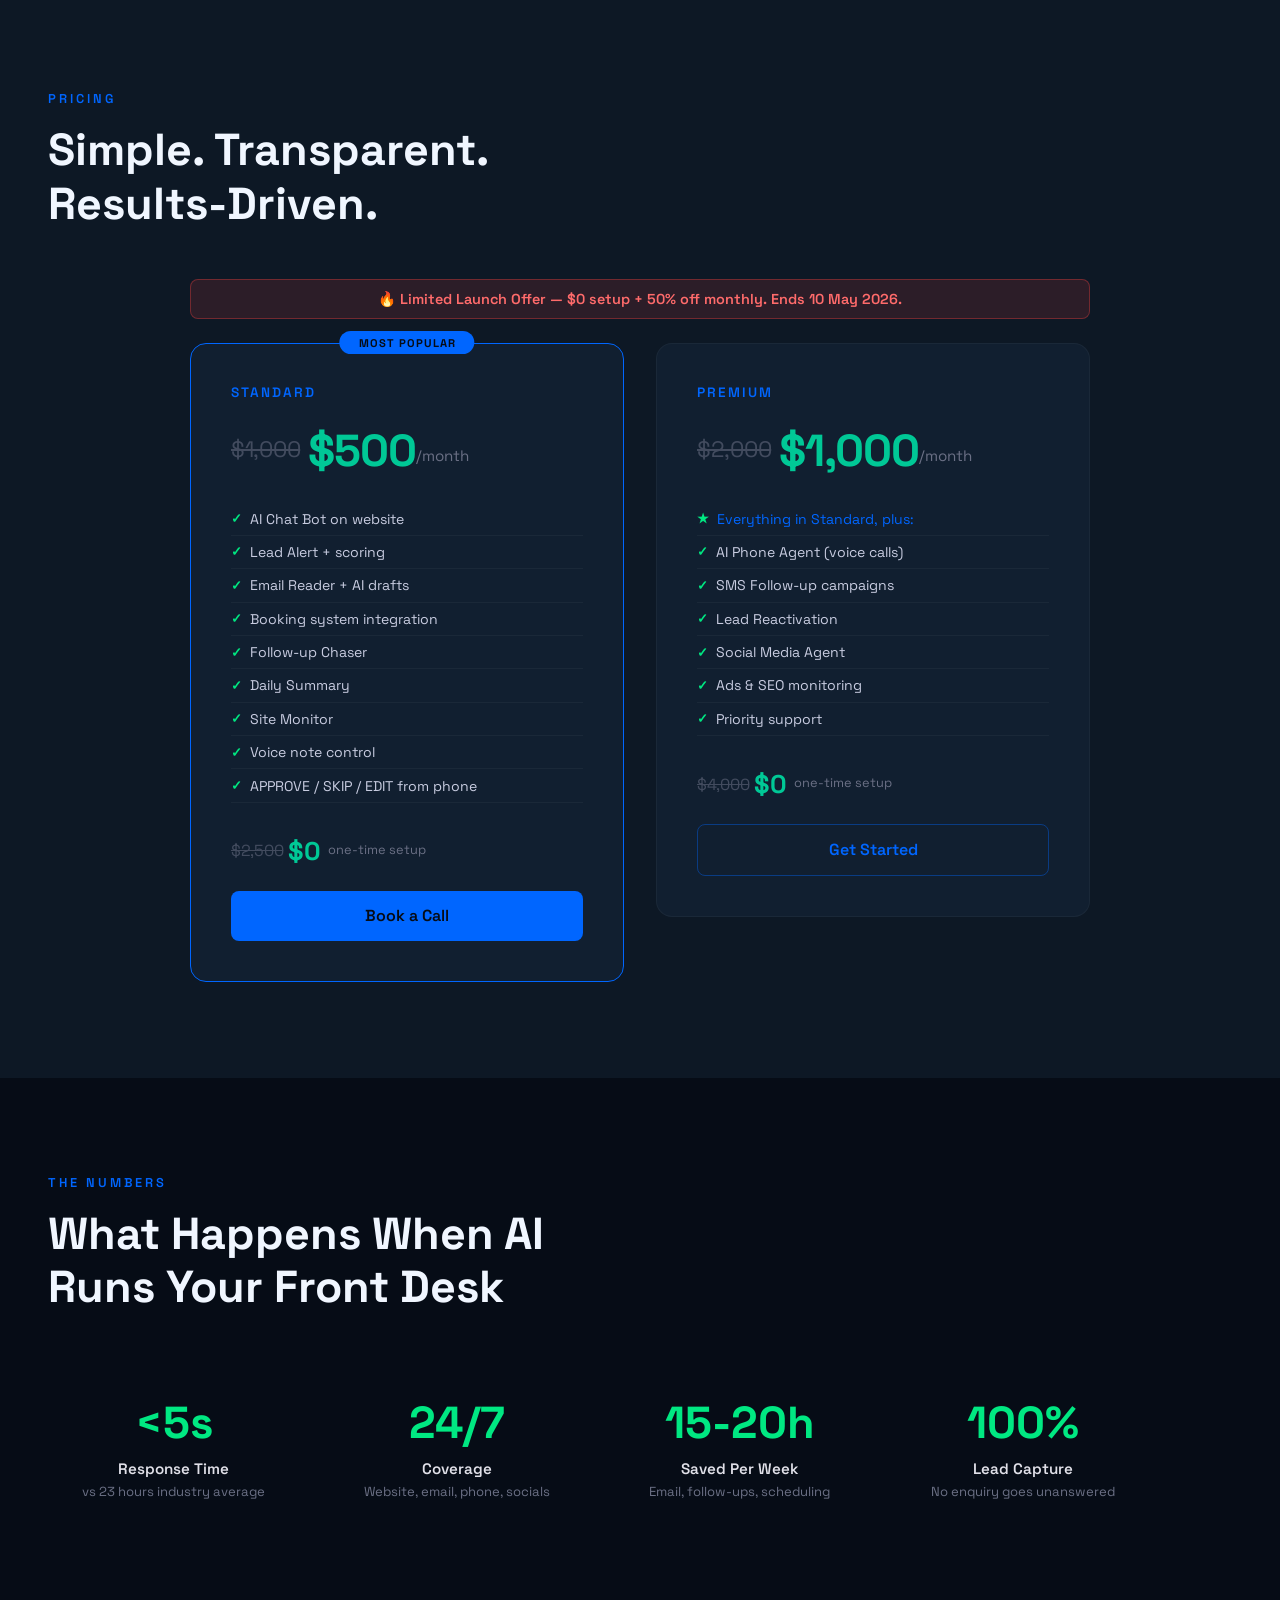
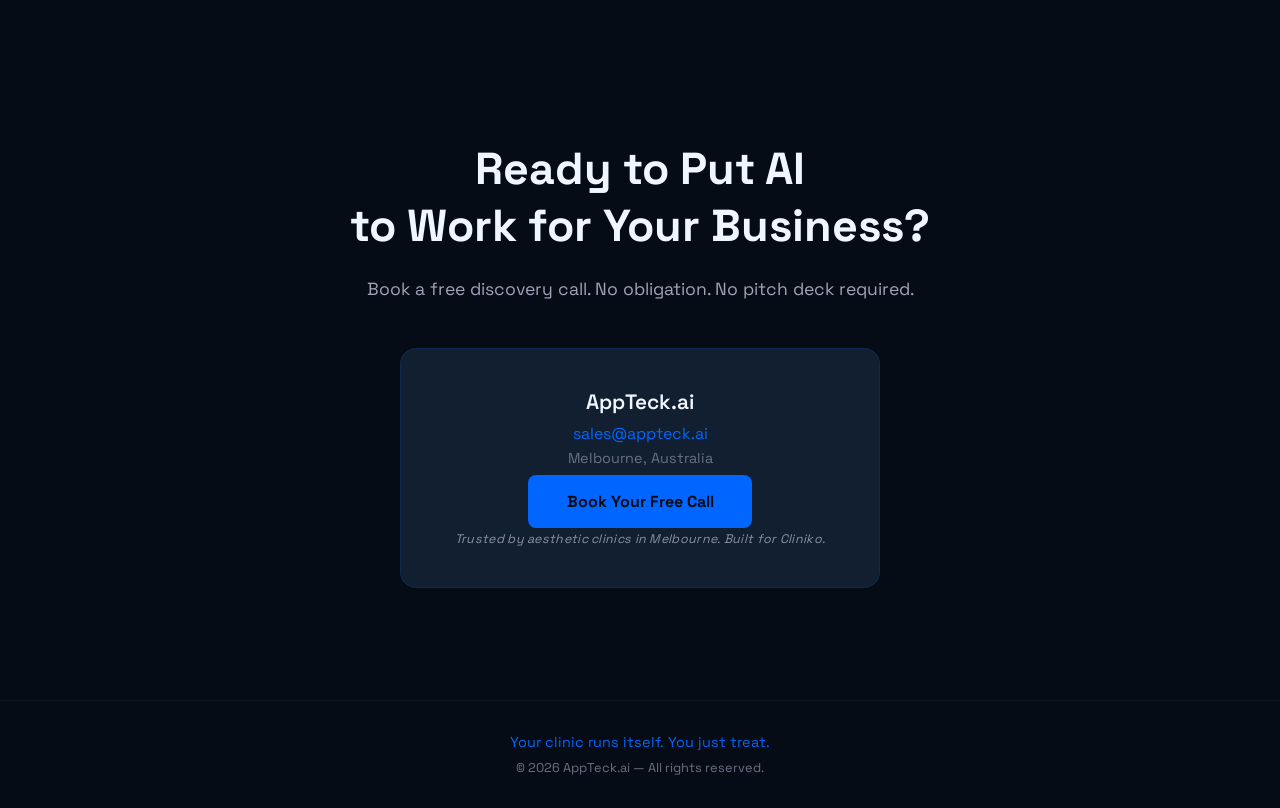
==== commit 6fc6a87a: "Align /get-started visual styling to homepage palette and fonts Swap Playfair Display + Outfit for S" ====
--- a/get-started/index.html
+++ b/get-started/index.html
@@ -6,53 +6,55 @@
 <title>AppTeck.ai — AI Automation for Aesthetic Clinics | Cliniko Integration</title>
 <meta name="description" content="AI agents built for injectable clinics and med aesthetic practices. Connects to Cliniko, Pabau, Nookal. Capture every lead, automate follow-ups, manage bookings — all from Telegram.">
 <meta name="robots" content="noindex,follow">
-<link href="https://fonts.googleapis.com/css2?family=Playfair+Display:wght@400;600;700;900&family=Outfit:wght@300;400;500;600;700&display=swap" rel="stylesheet">
+<link rel="preconnect" href="https://fonts.googleapis.com">
+<link rel="preconnect" href="https://fonts.gstatic.com" crossorigin>
+<link href="https://fonts.googleapis.com/css2?family=Space+Grotesk:wght@300;400;500;600;700&display=swap" rel="stylesheet">
 <style>
-:root{--gold:#c9a96e;--dark:#0a0c14;--dark2:#10132a;--card:#141730;--green:#22c55e;--red:#e53e3e}
+:root{--bg:#060c16;--surface:#0d1825;--card:#111f30;--border:rgba(0,140,255,0.15);--blue:#0066ff;--blue-glow:rgba(0,102,255,0.25);--teal:#00d4ff;--white:#f0f6ff;--muted:#6b8aaa;--green:#00e882;--amber:#ffb800;--red:#ff4d6a;--gold:#0066ff;--dark:#060c16;--dark2:#0d1825}
 *{margin:0;padding:0;box-sizing:border-box}
-html,body{background:#0a0c14;color:#e8e8f0;font-family:'Outfit',sans-serif;overflow-x:hidden;scroll-behavior:smooth}
-
-nav{position:fixed;top:var(--banner-h,0);left:0;right:0;z-index:100;padding:1.2rem 3rem;display:flex;justify-content:space-between;align-items:center;background:rgba(10,12,20,0.92);backdrop-filter:blur(12px);border-bottom:1px solid rgba(201,169,110,0.1);transition:top .2s}
-.logo{font-family:'Playfair Display',serif;font-size:1.5rem;font-weight:700;color:var(--gold);text-decoration:none}
+html,body{background:#060c16;color:#e8e8f0;font-family:'Space Grotesk',sans-serif;overflow-x:hidden;scroll-behavior:smooth}
+
+nav{position:fixed;top:var(--banner-h,0);left:0;right:0;z-index:100;padding:1.2rem 3rem;display:flex;justify-content:space-between;align-items:center;background:rgba(10,12,20,0.92);backdrop-filter:blur(12px);border-bottom:1px solid rgba(0,102,255,0.1);transition:top .2s}
+.logo{font-family:'Space Grotesk',sans-serif;font-size:1.5rem;font-weight:700;color:var(--gold);text-decoration:none}
 .nav-r{display:flex;gap:2rem;align-items:center}
 .nav-r a{color:#8b90a8;text-decoration:none;font-size:.9rem}
 .nav-r a:hover{color:var(--gold)}
-.nav-btn{background:var(--gold);color:#0a0c14;padding:.6rem 1.4rem;border-radius:6px;font-weight:600;font-size:.85rem;text-decoration:none}
-
-.hero{min-height:100vh;display:flex;align-items:center;padding:calc(8rem + var(--banner-h,0)) 3rem 4rem;background:#0a0c14;position:relative}
-.hero-glow{position:absolute;width:500px;height:500px;border-radius:50%;background:radial-gradient(circle,rgba(201,169,110,0.06)0%,transparent 70%);top:-100px;right:-100px;pointer-events:none}
+.nav-btn{background:var(--gold);color:#060c16;padding:.6rem 1.4rem;border-radius:6px;font-weight:600;font-size:.85rem;text-decoration:none}
+
+.hero{min-height:100vh;display:flex;align-items:center;padding:calc(8rem + var(--banner-h,0)) 3rem 4rem;background:#060c16;position:relative}
+.hero-glow{position:absolute;width:500px;height:500px;border-radius:50%;background:radial-gradient(circle,rgba(0,102,255,0.06)0%,transparent 70%);top:-100px;right:-100px;pointer-events:none}
 .hero-container{max-width:1200px;width:100%;margin:0 auto;display:flex;flex-wrap:wrap;align-items:center;justify-content:flex-start;gap:6rem;position:relative;z-index:1}
 .hero-inner{max-width:650px;flex:0 1 650px}
-.hero-tag{display:inline-block;color:var(--gold);font-size:.8rem;font-weight:600;letter-spacing:3px;text-transform:uppercase;margin-bottom:1.5rem;border:1px solid rgba(201,169,110,0.4);padding:.4rem 1rem;border-radius:20px;opacity:0;animation:fu .7s .2s forwards}
-.hero h1{font-family:'Playfair Display',serif;font-size:clamp(2.8rem,5.5vw,4.5rem);font-weight:900;line-height:1.1;margin-bottom:1.5rem;color:#f0f0f5;opacity:0;animation:fu .7s .4s forwards}
+.hero-tag{display:inline-block;color:var(--gold);font-size:.8rem;font-weight:600;letter-spacing:3px;text-transform:uppercase;margin-bottom:1.5rem;border:1px solid rgba(0,102,255,0.4);padding:.4rem 1rem;border-radius:20px;opacity:0;animation:fu .7s .2s forwards}
+.hero h1{font-family:'Space Grotesk',sans-serif;font-size:clamp(2.8rem,5.5vw,4.5rem);font-weight:900;line-height:1.1;margin-bottom:1.5rem;color:#f0f6ff;opacity:0;animation:fu .7s .4s forwards}
 .hero h1 em{color:var(--gold);font-style:normal}
 .hero p{font-size:1.15rem;color:#a0a4b8;line-height:1.7;max-width:520px;margin-bottom:2.5rem;opacity:0;animation:fu .7s .6s forwards}
 .hero-btns{display:flex;gap:1rem;flex-wrap:wrap;opacity:0;animation:fu .7s .8s forwards}
-.btn-p{background:var(--gold);color:#0a0c14;padding:1rem 2.4rem;border-radius:8px;font-weight:700;font-size:1rem;text-decoration:none;transition:all .3s}
-.btn-p:hover{background:#d4b87a;transform:translateY(-2px);box-shadow:0 8px 25px rgba(201,169,110,0.25)}
-.btn-s{border:1px solid rgba(201,169,110,0.5);color:var(--gold);padding:1rem 2.4rem;border-radius:8px;font-weight:500;font-size:1rem;text-decoration:none;transition:all .3s}
-.btn-s:hover{background:rgba(201,169,110,0.1)}
+.btn-p{background:var(--gold);color:#060c16;padding:1rem 2.4rem;border-radius:8px;font-weight:700;font-size:1rem;text-decoration:none;transition:all .3s}
+.btn-p:hover{background:#0052cc;transform:translateY(-2px);box-shadow:0 8px 25px rgba(0,102,255,0.25)}
+.btn-s{border:1px solid rgba(0,102,255,0.5);color:var(--gold);padding:1rem 2.4rem;border-radius:8px;font-weight:500;font-size:1rem;text-decoration:none;transition:all .3s}
+.btn-s:hover{background:rgba(0,102,255,0.1)}
 .hero-stats{display:flex;flex-direction:column;gap:2rem;flex:0 0 auto;opacity:0;animation:fu .7s 1s forwards}
-.h-stat .n{font-family:'Playfair Display',serif;font-size:3.2rem;font-weight:900;color:var(--gold);line-height:1}
+.h-stat .n{font-family:'Space Grotesk',sans-serif;font-size:3.2rem;font-weight:900;color:var(--gold);line-height:1}
 .h-stat .l{font-size:.85rem;color:#6b7085;margin-top:.3rem;text-align:right}
 
 .sec{padding:6rem 3rem}
-.sec-dark{background:#0a0c14}
+.sec-dark{background:#060c16}
 .sec-alt{background:var(--dark2)}
 .stag{color:var(--gold);font-size:.8rem;font-weight:600;letter-spacing:3px;text-transform:uppercase;margin-bottom:1rem}
-.stitle{font-family:'Playfair Display',serif;font-size:clamp(1.8rem,3.5vw,2.8rem);font-weight:700;margin-bottom:3rem;line-height:1.2;color:#f0f0f5}
+.stitle{font-family:'Space Grotesk',sans-serif;font-size:clamp(1.8rem,3.5vw,2.8rem);font-weight:700;margin-bottom:3rem;line-height:1.2;color:#f0f6ff}
 
 .prob-grid{display:grid;grid-template-columns:repeat(3,1fr);gap:2rem;max-width:1100px}
 .prob-card{background:var(--card);border-radius:16px;padding:2.5rem;border:1px solid rgba(255,255,255,.04);transition:all .3s}
-.prob-card:hover{transform:translateY(-4px);border-color:rgba(201,169,110,.15)}
-.prob-card .s{font-family:'Playfair Display',serif;font-size:2.8rem;font-weight:900;color:var(--red);margin-bottom:.5rem}
+.prob-card:hover{transform:translateY(-4px);border-color:rgba(0,102,255,.15)}
+.prob-card .s{font-family:'Space Grotesk',sans-serif;font-size:2.8rem;font-weight:900;color:var(--red);margin-bottom:.5rem}
 .prob-card h3{font-size:1.05rem;font-weight:600;color:#e0e0e8;margin-bottom:.7rem}
 .prob-card p{font-size:.88rem;color:#8b90a8;line-height:1.6}
 
 .ag-grid{display:grid;grid-template-columns:repeat(4,1fr);gap:1.5rem;max-width:1200px}
 .ag-card{background:var(--card);border-radius:14px;padding:1.8rem;border:1px solid rgba(255,255,255,.04);transition:all .3s;position:relative;overflow:hidden}
 .ag-card::after{content:'';position:absolute;top:0;left:0;right:0;height:3px;background:var(--gold);opacity:0;transition:opacity .3s}
-.ag-card:hover{transform:translateY(-4px);border-color:rgba(201,169,110,.15)}
+.ag-card:hover{transform:translateY(-4px);border-color:rgba(0,102,255,.15)}
 .ag-card:hover::after{opacity:1}
 .ag-card .ic{font-size:1.8rem;margin-bottom:.8rem;display:block}
 .ag-card h3{font-size:.95rem;font-weight:600;color:var(--gold);margin-bottom:.5rem}
@@ -68,18 +70,18 @@
 
 .steps{display:grid;grid-template-columns:repeat(4,1fr);gap:2rem;max-width:1100px}
 .step{text-align:center}
-.step-n{width:56px;height:56px;border-radius:50%;border:2px solid var(--gold);display:flex;align-items:center;justify-content:center;margin:0 auto 1.2rem;font-family:'Playfair Display',serif;font-size:1.2rem;font-weight:700;color:var(--gold)}
+.step-n{width:56px;height:56px;border-radius:50%;border:2px solid var(--gold);display:flex;align-items:center;justify-content:center;margin:0 auto 1.2rem;font-family:'Space Grotesk',sans-serif;font-size:1.2rem;font-weight:700;color:var(--gold)}
 .step h3{font-size:1.05rem;font-weight:600;color:#e0e0e8;margin-bottom:.7rem}
 .step p{font-size:.85rem;color:#8b90a8;line-height:1.6;padding:0 .5rem}
 
 .pr-grid{display:grid;grid-template-columns:repeat(2,1fr);gap:2rem;max-width:900px;margin:0 auto;align-items:start}
 .pr-card{background:var(--card);border-radius:16px;padding:2.5rem;border:1px solid rgba(255,255,255,.04);transition:transform .3s;position:relative}
 .pr-card.ft{border-color:var(--gold);transform:scale(1.02)}
-.pr-card.ft::before{content:'MOST POPULAR';position:absolute;top:-13px;left:50%;transform:translateX(-50%);background:var(--gold);color:#0a0c14;padding:.3rem 1.2rem;border-radius:20px;font-size:.7rem;font-weight:700;letter-spacing:1px}
+.pr-card.ft::before{content:'MOST POPULAR';position:absolute;top:-13px;left:50%;transform:translateX(-50%);background:var(--gold);color:#060c16;padding:.3rem 1.2rem;border-radius:20px;font-size:.7rem;font-weight:700;letter-spacing:1px}
 .pr-card:hover{transform:translateY(-4px)}
 .pr-card.ft:hover{transform:scale(1.02) translateY(-4px)}
 .pr-tier{font-size:.85rem;font-weight:600;color:var(--gold);letter-spacing:2px;text-transform:uppercase;margin-bottom:1rem}
-.pr-amt{font-family:'Playfair Display',serif;font-size:2.8rem;font-weight:900;color:#f0f0f5;margin-bottom:.3rem}
+.pr-amt{font-family:'Space Grotesk',sans-serif;font-size:2.8rem;font-weight:900;color:#f0f6ff;margin-bottom:.3rem}
 .pr-amt span{font-size:.95rem;font-weight:400;color:#6b7085}
 .pr-feat{list-style:none;margin:1.5rem 0 2rem}
 .pr-feat li{padding:.45rem 0;font-size:.88rem;color:#c8cce0;border-bottom:1px solid rgba(255,255,255,.04);display:flex;align-items:center;gap:.5rem}
@@ -88,14 +90,14 @@
 .pr-feat li.hl::before{content:'★'}
 .pr-setup{font-size:.8rem;color:#6b7085;margin-bottom:1.5rem}
 .pr-cta{display:block;text-align:center;padding:.9rem;border-radius:8px;font-weight:600;text-decoration:none;transition:all .3s}
-.pr-cta.p{background:var(--gold);color:#0a0c14}
-.pr-cta.p:hover{background:#d4b87a}
-.pr-cta.o{border:1px solid rgba(201,169,110,.4);color:var(--gold)}
-.pr-cta.o:hover{background:rgba(201,169,110,.1)}
+.pr-cta.p{background:var(--gold);color:#060c16}
+.pr-cta.p:hover{background:#0052cc}
+.pr-cta.o{border:1px solid rgba(0,102,255,.4);color:var(--gold)}
+.pr-cta.o:hover{background:rgba(0,102,255,.1)}
 
 .res-grid{display:grid;grid-template-columns:repeat(4,1fr);gap:2rem;max-width:1100px}
 .res-card{text-align:center;padding:2rem}
-.res-card .n{font-family:'Playfair Display',serif;font-size:2.8rem;font-weight:900;color:var(--green);margin-bottom:.5rem}
+.res-card .n{font-family:'Space Grotesk',sans-serif;font-size:2.8rem;font-weight:900;color:var(--green);margin-bottom:.5rem}
 .res-card h3{font-size:.95rem;font-weight:600;color:#e0e0e8;margin-bottom:.3rem}
 .res-card p{font-size:.82rem;color:#6b7085}
 
@@ -105,19 +107,19 @@
 .int-label{font-size:.72rem;color:#8b90a8;font-weight:600;letter-spacing:2px;text-transform:uppercase}
 .int-pills{display:flex;flex-wrap:wrap;gap:.7rem}
 .int-pill{display:inline-flex;align-items:center;gap:.5rem;background:var(--card);border:1px solid rgba(255,255,255,.06);border-radius:999px;padding:.7rem 1.2rem;font-size:.9rem;color:#c8cce0;transition:all .3s}
-.int-pill:hover{transform:translateY(-2px);border-color:rgba(201,169,110,.25)}
-.int-pill.hl{background:rgba(201,169,110,.08);border-color:var(--gold);color:var(--gold);font-weight:600}
-.int-pill .badge{font-size:.65rem;background:var(--gold);color:#0a0c14;padding:.15rem .5rem;border-radius:999px;font-weight:700;letter-spacing:.5px;text-transform:uppercase}
-.cta-sec{padding:7rem 3rem;text-align:center;background:#0a0c14}
-.cta-sec h2{font-family:'Playfair Display',serif;font-size:clamp(1.8rem,3.5vw,3rem);font-weight:700;color:#f0f0f5;margin-bottom:1.5rem}
+.int-pill:hover{transform:translateY(-2px);border-color:rgba(0,102,255,.25)}
+.int-pill.hl{background:rgba(0,102,255,.08);border-color:var(--gold);color:var(--gold);font-weight:600}
+.int-pill .badge{font-size:.65rem;background:var(--gold);color:#060c16;padding:.15rem .5rem;border-radius:999px;font-weight:700;letter-spacing:.5px;text-transform:uppercase}
+.cta-sec{padding:7rem 3rem;text-align:center;background:#060c16}
+.cta-sec h2{font-family:'Space Grotesk',sans-serif;font-size:clamp(1.8rem,3.5vw,3rem);font-weight:700;color:#f0f6ff;margin-bottom:1.5rem}
 .cta-sec>p{font-size:1.1rem;color:#a0a4b8;margin-bottom:3rem}
-.cta-box{max-width:480px;margin:0 auto;background:var(--card);border-radius:16px;padding:2.5rem;border:1px solid rgba(201,169,110,.15)}
-.cta-box h3{font-size:1.3rem;font-weight:600;color:#f0f0f5;margin-bottom:.5rem}
+.cta-box{max-width:480px;margin:0 auto;background:var(--card);border-radius:16px;padding:2.5rem;border:1px solid rgba(0,102,255,.15)}
+.cta-box h3{font-size:1.3rem;font-weight:600;color:#f0f6ff;margin-bottom:.5rem}
 .cta-box .em{color:var(--gold);font-size:1rem;margin-bottom:.3rem}
 .cta-box .loc{color:#6b7085;font-size:.9rem;margin-bottom:1.5rem}
 
-footer{padding:2rem 3rem;text-align:center;font-size:.8rem;color:#6b7085;border-top:1px solid rgba(255,255,255,.04);background:#0a0c14}
-footer .ft{font-family:'Playfair Display',serif;color:var(--gold);font-size:.9rem;margin-bottom:.5rem}
+footer{padding:2rem 3rem;text-align:center;font-size:.8rem;color:#6b7085;border-top:1px solid rgba(255,255,255,.04);background:#060c16}
+footer .ft{font-family:'Space Grotesk',sans-serif;color:var(--gold);font-size:.9rem;margin-bottom:.5rem}
 
 .urg-banner{position:fixed;top:0;left:0;right:0;z-index:101;background:#9a2a2a;color:#fff;text-align:center;padding:.7rem 3rem;font-size:.85rem;font-weight:500;border-bottom:1px solid rgba(255,255,255,.12);letter-spacing:.2px}
 .urg-banner strong{color:#ffd1d1;font-weight:700}
@@ -129,7 +131,7 @@
 .hero-tagline{flex-basis:100%;color:#7b8095;font-size:.9rem;font-style:italic;margin-top:1rem;text-align:left;opacity:0;animation:fu .7s 1.2s forwards}
 .trust-line{margin-top:1.2rem;font-size:.78rem;color:#8b90a8;font-style:italic;letter-spacing:.3px}
 .int-pill.hl{padding:.85rem 1.5rem;font-size:.98rem}
-.agent-headline{font-weight:600;color:#f0f0f5;font-size:.9rem;margin-bottom:.5rem;line-height:1.4}
+.agent-headline{font-weight:600;color:#f0f6ff;font-size:.9rem;margin-bottom:.5rem;line-height:1.4}
 .agent-tasks{font-size:.85em;opacity:.85;margin-top:8px;padding-left:16px}
 .agent-tasks li{margin-bottom:.25rem;line-height:1.5}
 .agent-impact{font-style:italic;opacity:.7;margin-top:10px;font-size:.9em}
@@ -141,11 +143,11 @@
 .price-old{text-decoration:line-through;opacity:.45;font-size:.75em;margin-right:6px}
 .price-new{color:#00c896;font-weight:700}
 .setup-free{color:#00c896;font-weight:700}
-.pr-amt .price-old{font-family:'Playfair Display',serif;font-size:1.4rem;font-weight:400;color:#6b7085;text-decoration:line-through;opacity:.55;margin-right:.5rem;letter-spacing:-.3px;vertical-align:middle}
-.pr-amt .price-new{font-family:'Playfair Display',serif;font-size:2.8rem;font-weight:900;color:#00c896;letter-spacing:-1px;vertical-align:middle}
-.pr-setup .price-old{font-family:'Playfair Display',serif;font-size:1rem;font-weight:400;text-decoration:line-through;opacity:.55;color:#6b7085;letter-spacing:-.3px;margin-right:.3rem;vertical-align:middle}
-.pr-setup .setup-free{font-family:'Playfair Display',serif;font-size:1.6rem;font-weight:900;color:#00c896;letter-spacing:-.5px;margin-right:.3rem;vertical-align:middle}
-.agent-toggle{background:none;border:none;color:var(--accent,var(--gold,#c9a96e));font-size:.82em;cursor:pointer;padding:8px 0 0 0;display:block;width:100%;text-align:left;opacity:.8;font-family:inherit}
+.pr-amt .price-old{font-family:'Space Grotesk',sans-serif;font-size:1.4rem;font-weight:400;color:#6b7085;text-decoration:line-through;opacity:.55;margin-right:.5rem;letter-spacing:-.3px;vertical-align:middle}
+.pr-amt .price-new{font-family:'Space Grotesk',sans-serif;font-size:2.8rem;font-weight:900;color:#00c896;letter-spacing:-1px;vertical-align:middle}
+.pr-setup .price-old{font-family:'Space Grotesk',sans-serif;font-size:1rem;font-weight:400;text-decoration:line-through;opacity:.55;color:#6b7085;letter-spacing:-.3px;margin-right:.3rem;vertical-align:middle}
+.pr-setup .setup-free{font-family:'Space Grotesk',sans-serif;font-size:1.6rem;font-weight:900;color:#00c896;letter-spacing:-.5px;margin-right:.3rem;vertical-align:middle}
+.agent-toggle{background:none;border:none;color:var(--accent,var(--gold,#0066ff));font-size:.82em;cursor:pointer;padding:8px 0 0 0;display:block;width:100%;text-align:left;opacity:.8;font-family:inherit}
 .agent-toggle:hover{opacity:1}
 @keyframes fu{from{opacity:0;transform:translateY(25px)}to{opacity:1;transform:translateY(0)}}
 .rv{opacity:0;transform:translateY(25px);transition:all .7s ease}
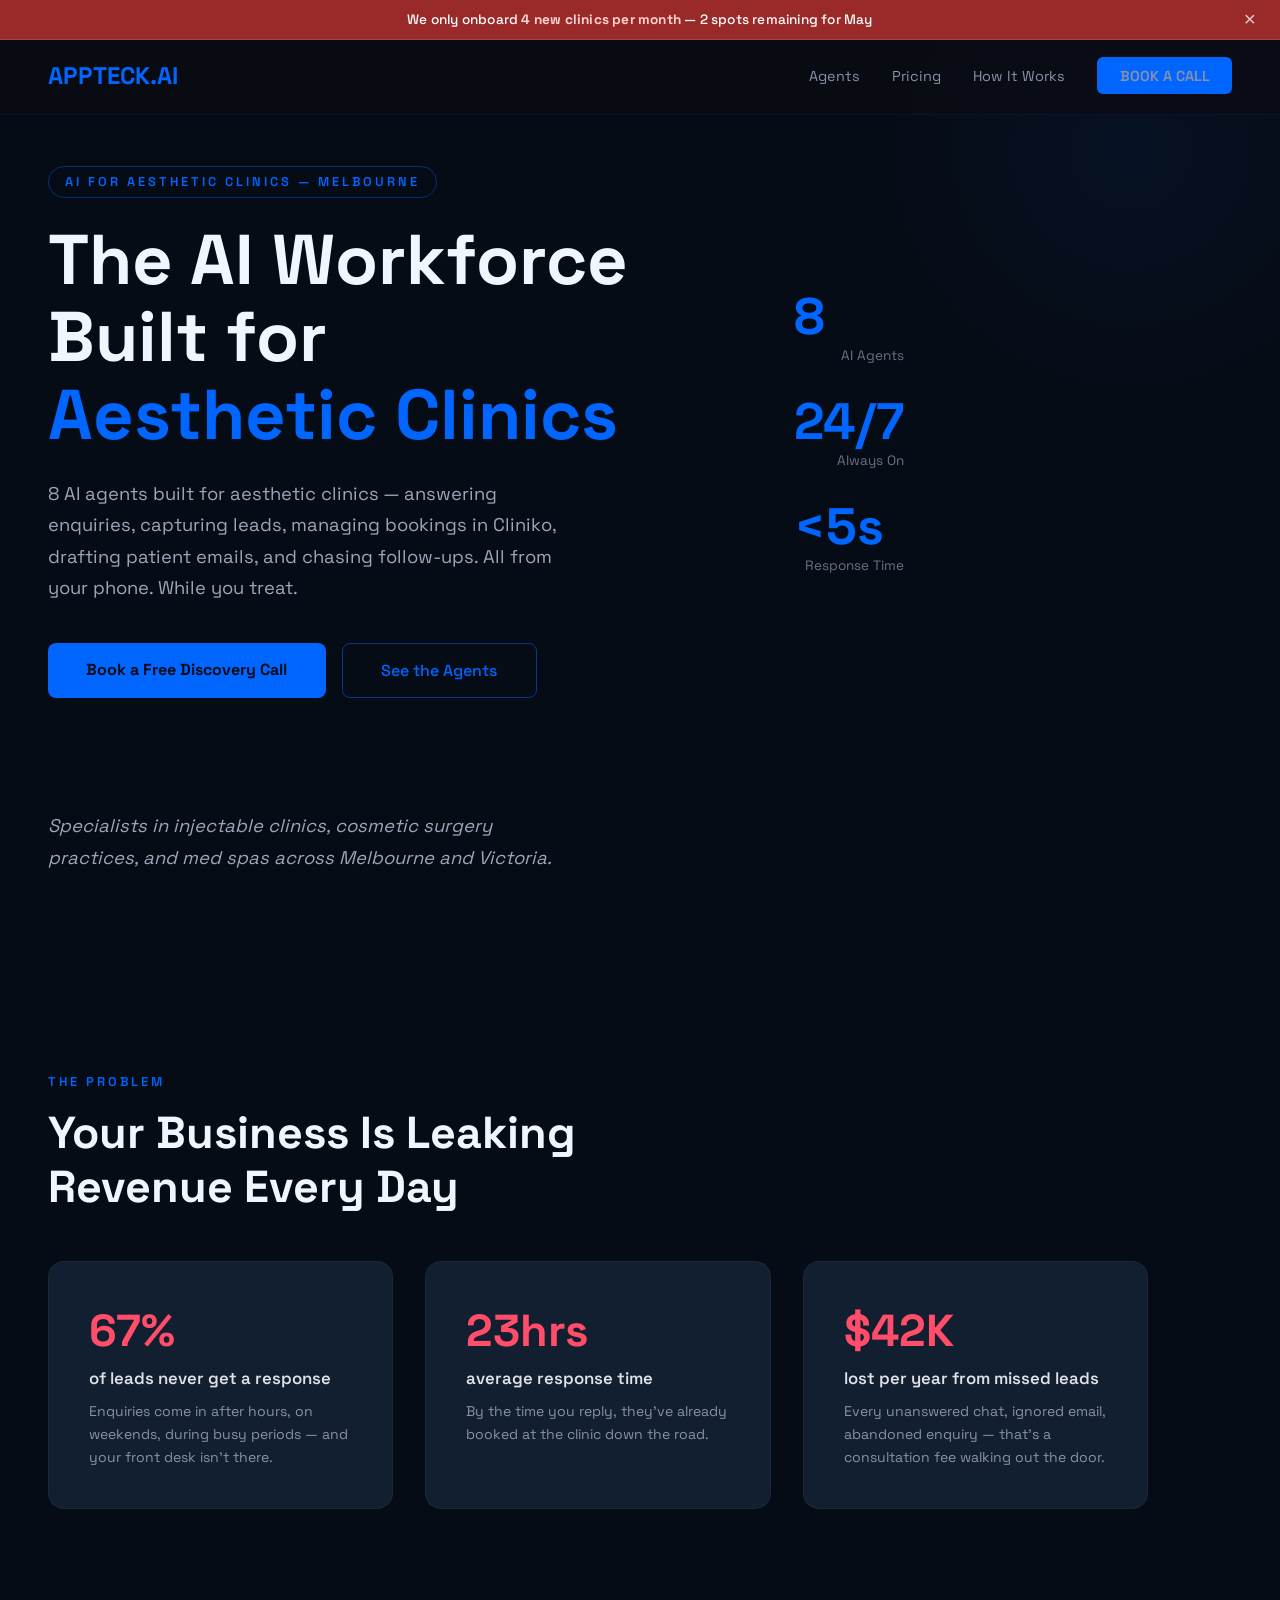
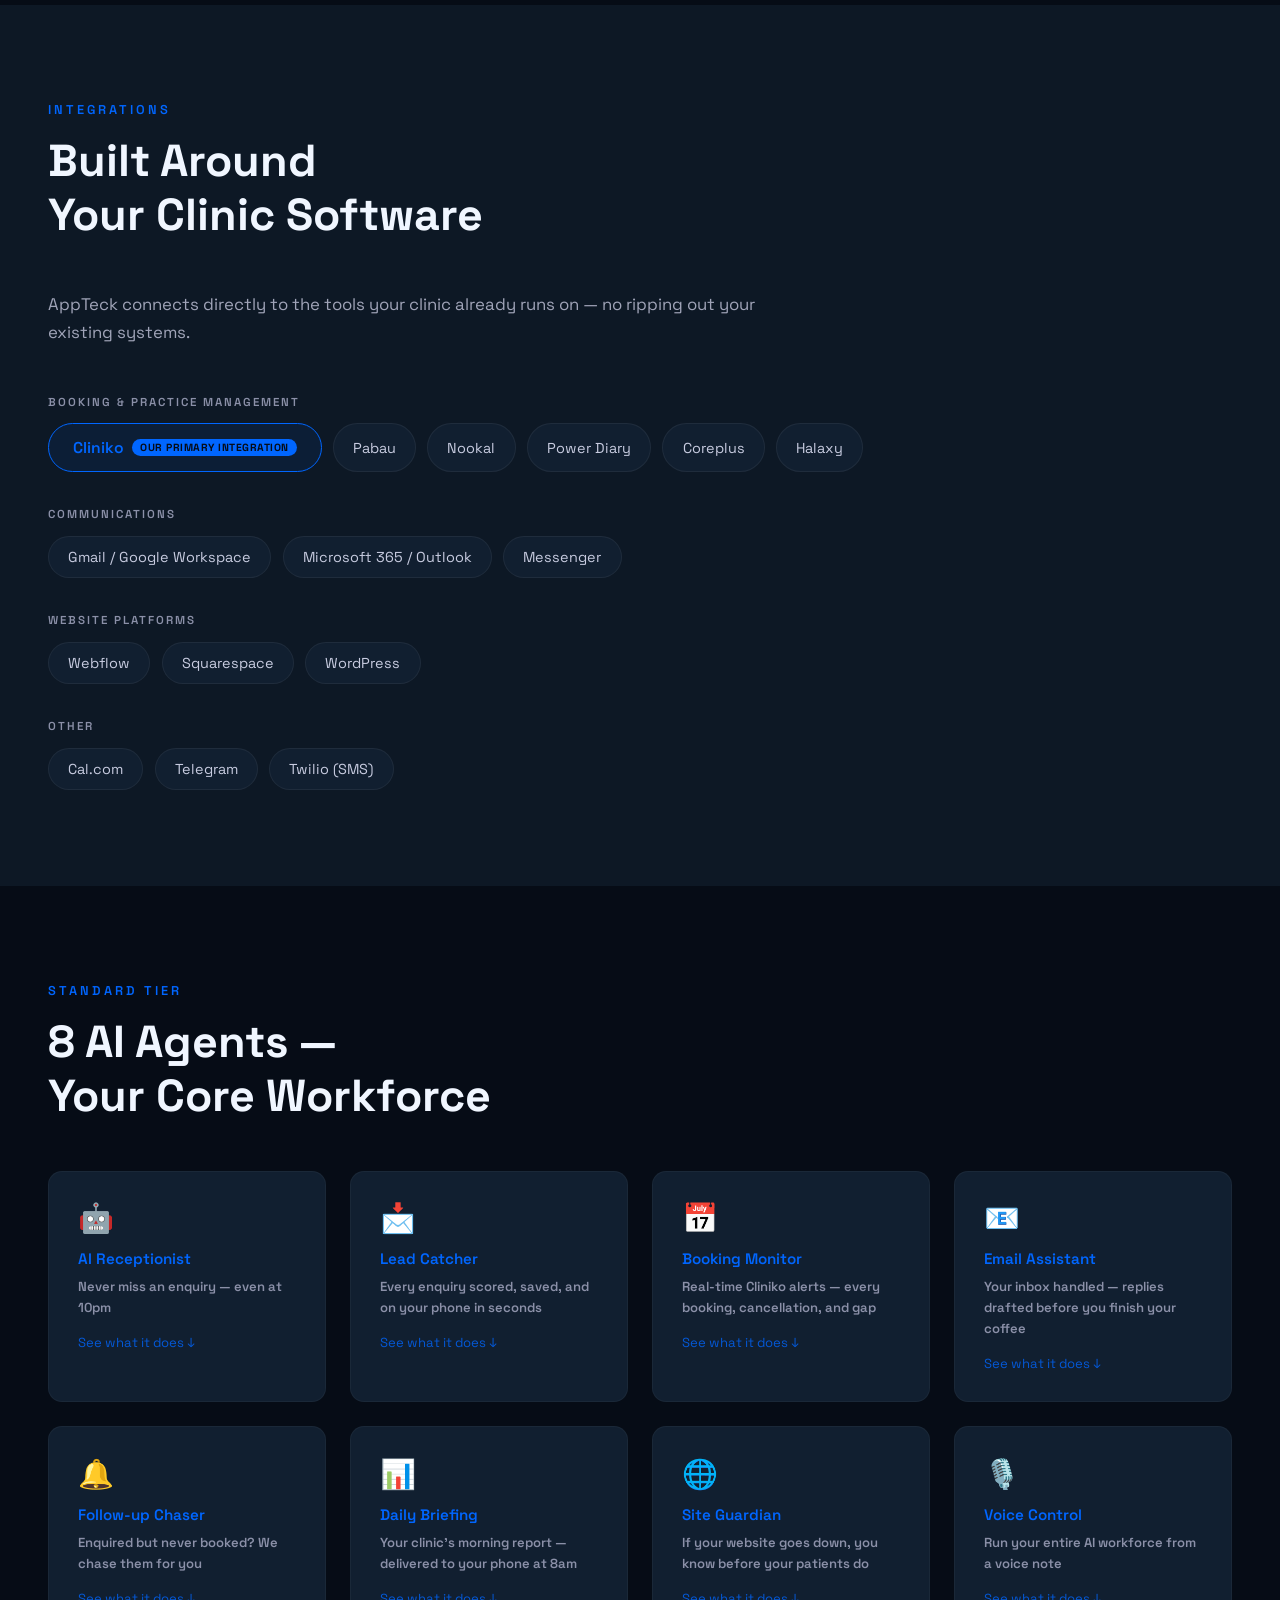
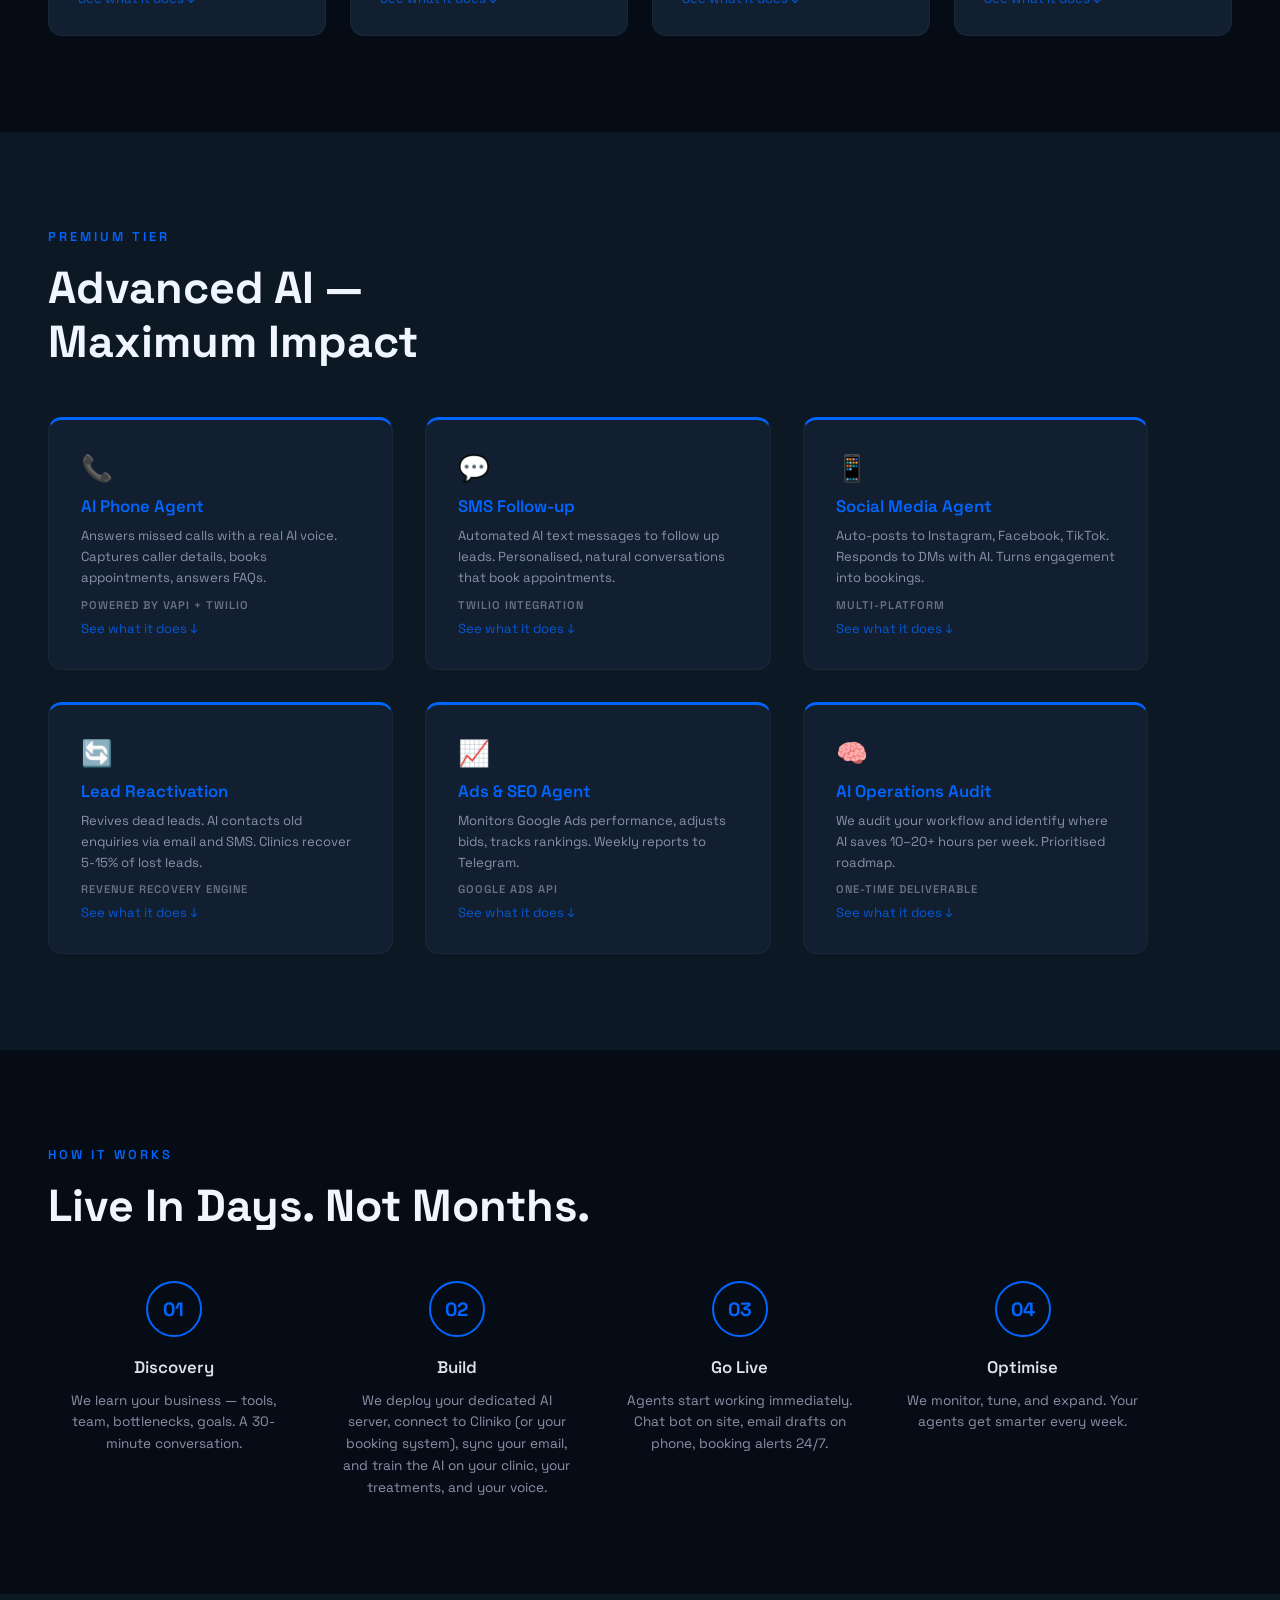
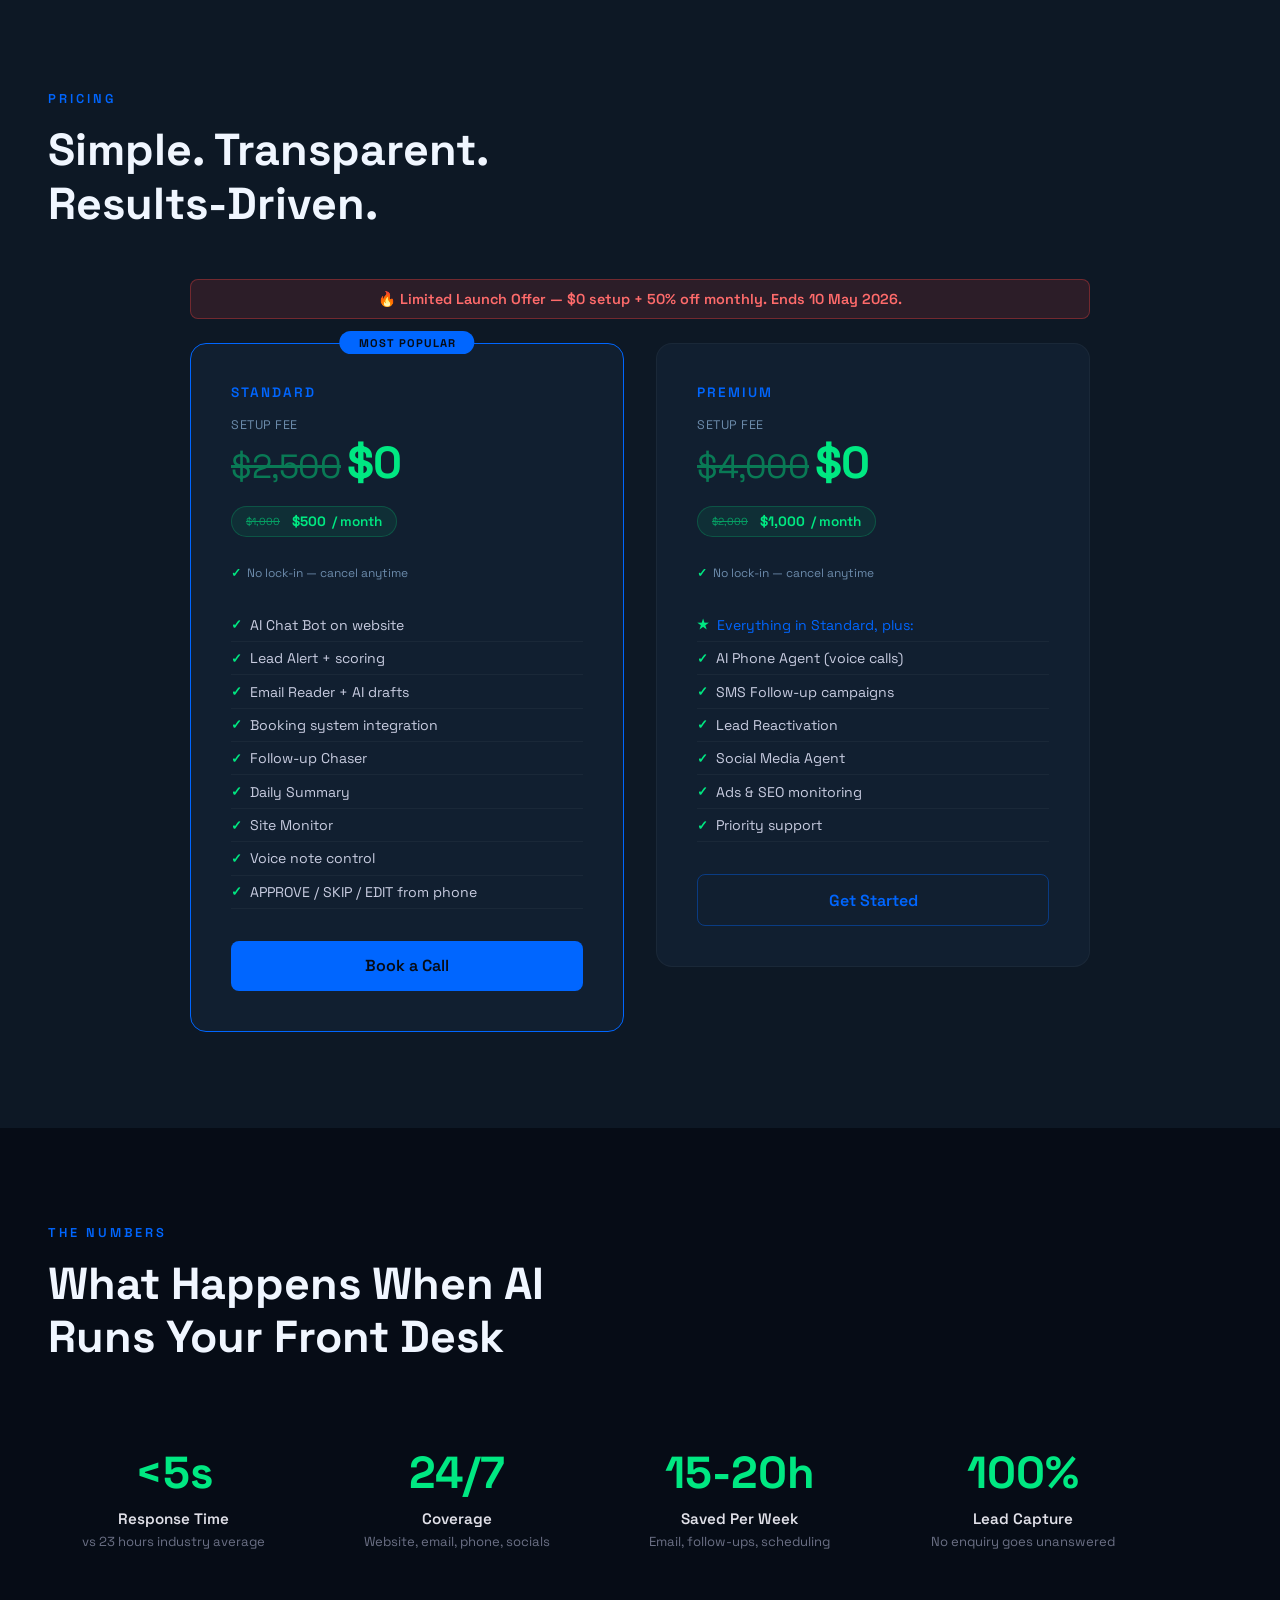
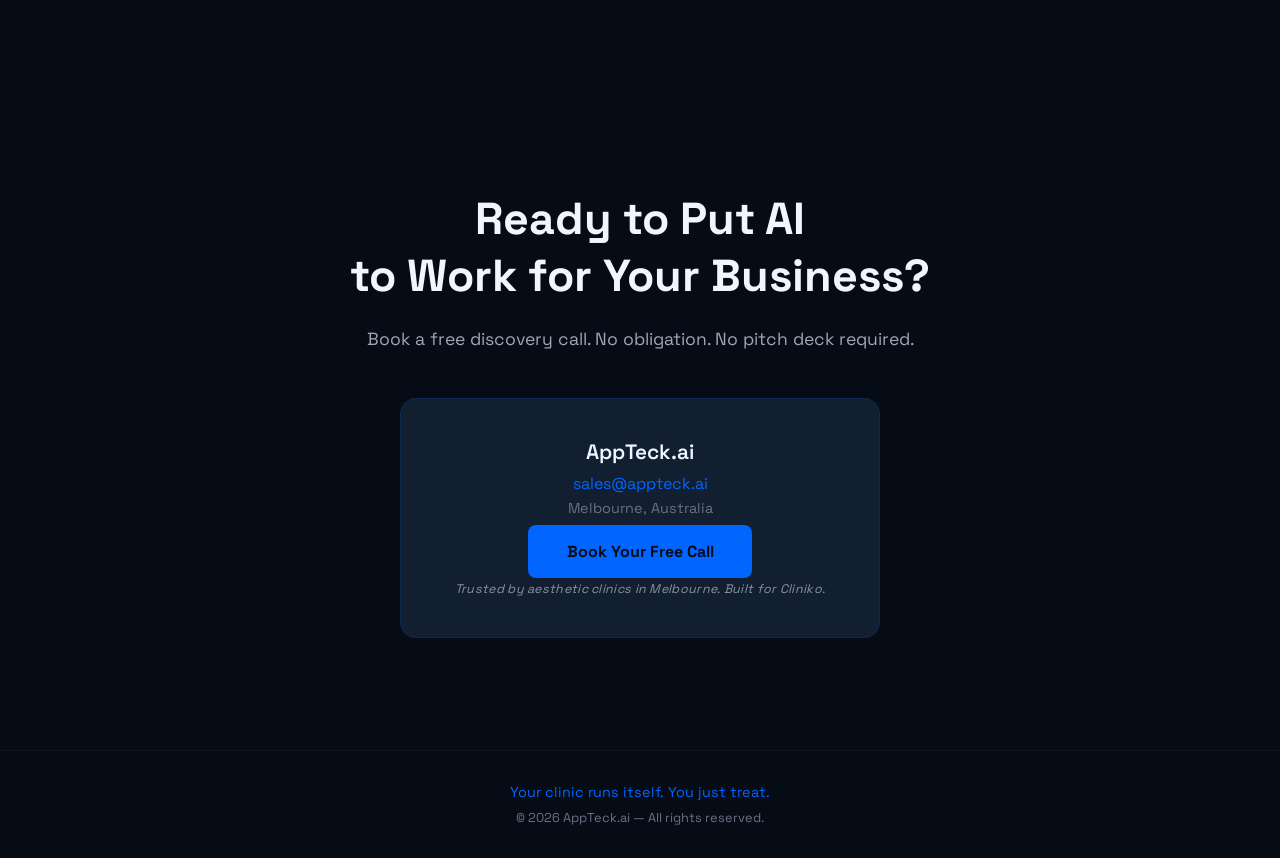
==== commit da16378d: "Restructure /get-started pricing cards to match homepage layout Reorder both Standard and Premium ca" ====
--- a/get-started/index.html
+++ b/get-started/index.html
@@ -81,14 +81,16 @@
 .pr-card:hover{transform:translateY(-4px)}
 .pr-card.ft:hover{transform:scale(1.02) translateY(-4px)}
 .pr-tier{font-size:.85rem;font-weight:600;color:var(--gold);letter-spacing:2px;text-transform:uppercase;margin-bottom:1rem}
-.pr-amt{font-family:'Space Grotesk',sans-serif;font-size:2.8rem;font-weight:900;color:#f0f6ff;margin-bottom:.3rem}
-.pr-amt span{font-size:.95rem;font-weight:400;color:#6b7085}
+.pr-amt{display:inline-flex;align-items:center;gap:6px;background:rgba(0,232,130,0.08);border:1px solid rgba(0,232,130,0.2);color:var(--green);font-size:.85rem;font-weight:600;padding:6px 14px;border-radius:100px;margin:16px 0 28px;font-family:'Space Grotesk',sans-serif}
 .pr-feat{list-style:none;margin:1.5rem 0 2rem}
 .pr-feat li{padding:.45rem 0;font-size:.88rem;color:#c8cce0;border-bottom:1px solid rgba(255,255,255,.04);display:flex;align-items:center;gap:.5rem}
 .pr-feat li::before{content:'✓';color:var(--green);font-weight:700;font-size:.8rem}
 .pr-feat li.hl{color:var(--gold)}
 .pr-feat li.hl::before{content:'★'}
-.pr-setup{font-size:.8rem;color:#6b7085;margin-bottom:1.5rem}
+.pr-setup-label{font-size:.78rem;color:#6b8aaa;margin-bottom:8px;text-transform:uppercase;letter-spacing:.5px}
+.pr-setup{font-family:'Space Grotesk',sans-serif;font-size:2.8rem;font-weight:800;line-height:1;letter-spacing:-1px;color:var(--green);margin-bottom:4px}
+.pr-nolock{font-size:.75rem;color:#6b8aaa;margin-bottom:28px;display:flex;align-items:center;gap:6px}
+.pr-nolock::before{content:'✓';color:var(--green);font-weight:700}
 .pr-cta{display:block;text-align:center;padding:.9rem;border-radius:8px;font-weight:600;text-decoration:none;transition:all .3s}
 .pr-cta.p{background:var(--gold);color:#060c16}
 .pr-cta.p:hover{background:#0052cc}
@@ -143,10 +145,10 @@
 .price-old{text-decoration:line-through;opacity:.45;font-size:.75em;margin-right:6px}
 .price-new{color:#00c896;font-weight:700}
 .setup-free{color:#00c896;font-weight:700}
-.pr-amt .price-old{font-family:'Space Grotesk',sans-serif;font-size:1.4rem;font-weight:400;color:#6b7085;text-decoration:line-through;opacity:.55;margin-right:.5rem;letter-spacing:-.3px;vertical-align:middle}
-.pr-amt .price-new{font-family:'Space Grotesk',sans-serif;font-size:2.8rem;font-weight:900;color:#00c896;letter-spacing:-1px;vertical-align:middle}
-.pr-setup .price-old{font-family:'Space Grotesk',sans-serif;font-size:1rem;font-weight:400;text-decoration:line-through;opacity:.55;color:#6b7085;letter-spacing:-.3px;margin-right:.3rem;vertical-align:middle}
-.pr-setup .setup-free{font-family:'Space Grotesk',sans-serif;font-size:1.6rem;font-weight:900;color:#00c896;letter-spacing:-.5px;margin-right:.3rem;vertical-align:middle}
+.pr-amt .price-old{font-family:inherit;font-size:.75em;font-weight:400;color:inherit;text-decoration:line-through;opacity:.6;margin-right:6px;letter-spacing:0;vertical-align:baseline}
+.pr-amt .price-new{font-family:inherit;font-size:1em;font-weight:700;color:var(--green);letter-spacing:0;vertical-align:baseline}
+.pr-setup .price-old{font-family:inherit;font-size:.75em;font-weight:400;color:inherit;text-decoration:line-through;opacity:.45;margin-right:6px;letter-spacing:-.5px;vertical-align:baseline}
+.pr-setup .setup-free{font-family:inherit;font-size:1em;font-weight:800;color:var(--green);letter-spacing:-1px;vertical-align:baseline}
 .agent-toggle{background:none;border:none;color:var(--accent,var(--gold,#0066ff));font-size:.82em;cursor:pointer;padding:8px 0 0 0;display:block;width:100%;text-align:left;opacity:.8;font-family:inherit}
 .agent-toggle:hover{opacity:1}
 @keyframes fu{from{opacity:0;transform:translateY(25px)}to{opacity:1;transform:translateY(0)}}
@@ -519,7 +521,10 @@
   <div class="pr-grid">
     <div class="pr-card ft rv">
       <div class="pr-tier">Standard</div>
-      <div class="pr-amt"><span class="price-old">$1,000</span><span class="price-new">$500</span><span>/month</span></div>
+      <div class="pr-setup-label">Setup Fee</div>
+      <div class="pr-setup"><span class="price-old">$2,500</span><span class="setup-free">$0</span></div>
+      <div class="pr-amt"><span class="price-old">$1,000</span><span class="price-new">$500</span> / month</div>
+      <div class="pr-nolock">No lock-in — cancel anytime</div>
       <ul class="pr-feat">
         <li>AI Chat Bot on website</li>
         <li>Lead Alert + scoring</li>
@@ -531,12 +536,14 @@
         <li>Voice note control</li>
         <li>APPROVE / SKIP / EDIT from phone</li>
       </ul>
-      <div class="pr-setup"><span class="price-old">$2,500</span><span class="setup-free">$0</span> one-time setup</div>
       <a href="#book" class="pr-cta p">Book a Call</a>
     </div>
     <div class="pr-card rv">
       <div class="pr-tier">Premium</div>
-      <div class="pr-amt"><span class="price-old">$2,000</span><span class="price-new">$1,000</span><span>/month</span></div>
+      <div class="pr-setup-label">Setup Fee</div>
+      <div class="pr-setup"><span class="price-old">$4,000</span><span class="setup-free">$0</span></div>
+      <div class="pr-amt"><span class="price-old">$2,000</span><span class="price-new">$1,000</span> / month</div>
+      <div class="pr-nolock">No lock-in — cancel anytime</div>
       <ul class="pr-feat">
         <li class="hl">Everything in Standard, plus:</li>
         <li>AI Phone Agent (voice calls)</li>
@@ -546,7 +553,6 @@
         <li>Ads & SEO monitoring</li>
         <li>Priority support</li>
       </ul>
-      <div class="pr-setup"><span class="price-old">$4,000</span><span class="setup-free">$0</span> one-time setup</div>
       <a href="#book" class="pr-cta o">Get Started</a>
     </div>
   </div>
